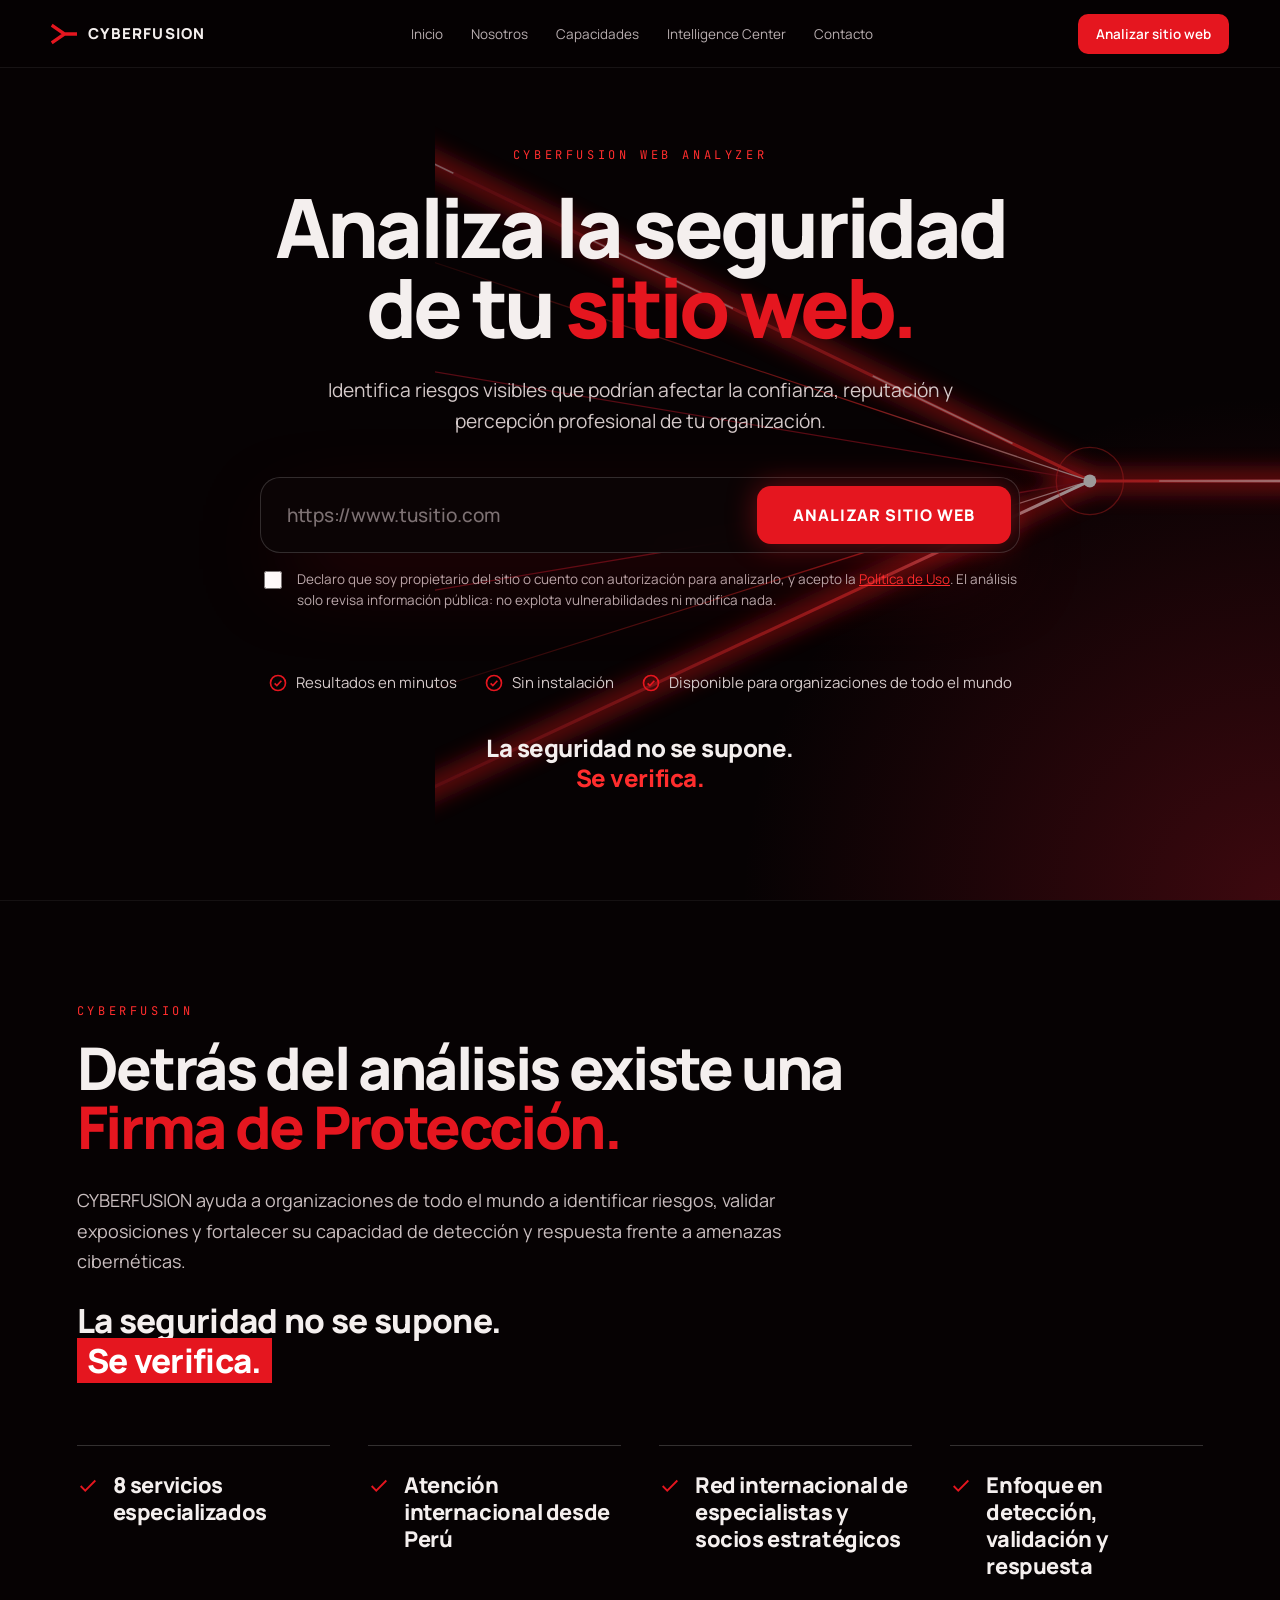
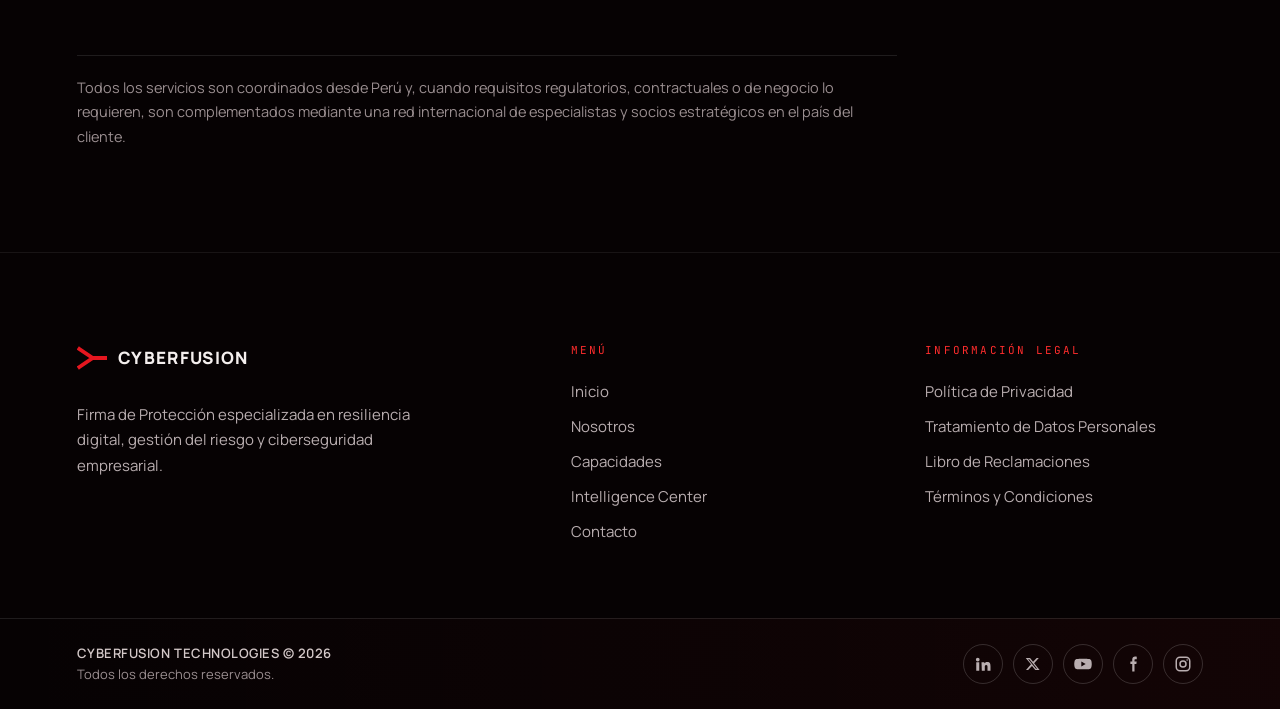
==== web/global/analyzer/index.html @ fe314e9c "Analyzer en cyberfusion.global con el diseño nuevo - web/global/analyzer/index.html: diseño nuevo co" ====
<!DOCTYPE html>
<html lang="es"><head>
<meta charset="utf-8">
<meta name="viewport" content="width=device-width, initial-scale=1">
<title>Analiza la seguridad de tu sitio web · CYBERFUSION</title>
<meta name="description" content="Analiza la seguridad de tu sitio web. Identifica riesgos visibles que podrían afectar la confianza, reputación y percepción profesional de tu organización.">
<link rel="canonical" href="https://cyberfusion.global/analyzer/">
<link rel="preconnect" href="https://fonts.googleapis.com">
<link rel="preconnect" href="https://fonts.gstatic.com" crossorigin>
<link href="https://fonts.googleapis.com/css2?family=JetBrains+Mono:wght@400;500&family=Manrope:wght@300;400;500;600;800&display=swap" rel="stylesheet">
<style>
*{box-sizing:border-box}
body{margin:0;background:#060203;color:#F4EFEE;font-family:'Manrope',sans-serif;-webkit-font-smoothing:antialiased}
html{scroll-behavior:smooth}
a{color:#FF2D2D}a:hover{color:#F4EFEE}
:focus-visible{outline:2px solid #FF2D2D;outline-offset:3px}
@keyframes cfPulse{0%,100%{opacity:.55}50%{opacity:1}}
@keyframes cfDrift{0%{stroke-dashoffset:0}100%{stroke-dashoffset:-240}}
.pl{animation:cfPulse 6s ease-in-out infinite}
.dr{stroke-dasharray:120 120;animation:cfDrift 9s linear infinite}
.mono{font-family:'JetBrains Mono',monospace}
.eb{font-family:'JetBrains Mono',monospace;font-size:12px;letter-spacing:.3em;color:#FF2D2D}
.sec{padding:clamp(64px,8vw,112px) clamp(20px,6vw,96px);border-top:1px solid rgba(255,255,255,.06)}
.wrap{max-width:1240px;margin:0 auto}
h1,h2,h3{margin:0;font-weight:800}
.hb{position:absolute;right:-6%;top:6%;width:72%;height:92%;pointer-events:none}
.sk{position:absolute;left:-999px;top:8px;background:#E5161F;color:#fff;padding:10px 16px;border-radius:8px;z-index:50}.sk:focus{left:12px}
header{position:fixed;top:0;left:0;right:0;z-index:30;height:68px;display:flex;align-items:center;justify-content:space-between;gap:20px;padding:0 clamp(20px,4vw,56px);background:rgba(6,2,3,.78);backdrop-filter:blur(16px);border-bottom:1px solid rgba(255,255,255,.07)}
.logo{display:inline-flex;align-items:center;gap:11px;text-decoration:none;color:#F4EFEE;font-weight:800;letter-spacing:.08em;font-size:15px}
.nv{display:flex;gap:4px}
.nv a{white-space:nowrap;color:#B9AEB0;text-decoration:none;font-size:13.5px;padding:8px 12px;border-radius:8px}
.nv a:hover,.nv a[aria-current]{color:#F4EFEE;background:rgba(255,255,255,.06)}
.btn{background:#E5161F;color:#fff;text-decoration:none;font-weight:600;font-size:13.5px;padding:11px 18px;border-radius:10px;white-space:nowrap;transition:all .5s cubic-bezier(.2,.7,.2,1)}
.btn:hover{background:#FF2D2D;color:#fff;box-shadow:0 8px 30px rgba(255,45,45,.45)}
.card{padding:clamp(24px,2.6vw,34px);border-radius:24px;background:linear-gradient(160deg,rgba(255,45,45,.08),#0D0507 55%);border:1px solid rgba(255,255,255,.09);display:flex;flex-direction:column;justify-content:space-between;gap:56px;min-height:280px;transition:all .6s cubic-bezier(.2,.7,.2,1)}
.card:hover{border-color:rgba(255,45,45,.5);transform:translateY(-6px)}
.fg{display:grid;grid-template-columns:1.5fr 1fr 1fr;gap:clamp(32px,6vw,96px)}
.sf{display:flex;justify-content:space-between;align-items:center;gap:20px;flex-wrap:wrap}
.fl{color:#B9AEB0;text-decoration:none;font-size:15px;line-height:1.4}.fl:hover{color:#F4EFEE}
.so{display:flex;width:40px;height:40px;align-items:center;justify-content:center;border:1px solid rgba(255,255,255,.16);border-radius:50%;color:#B9AEB0;transition:all .4s cubic-bezier(.2,.7,.2,1)}.so:hover{color:#fff;border-color:#FF2D2D;background:rgba(229,22,31,.18)}
.g2{display:grid;grid-template-columns:1fr 1fr;gap:clamp(32px,6vw,96px)}
.gm{display:grid;grid-template-columns:1fr 1.7fr;gap:clamp(28px,5vw,72px);align-items:center;margin-top:clamp(32px,5vw,56px)}
.reg{list-style:none;margin:28px 0 0;padding:0;display:grid;gap:0;border-top:1px solid rgba(255,255,255,.14)}
.reg li{display:flex;align-items:center;gap:12px;padding:13px 0;border-bottom:1px solid rgba(255,255,255,.1);font-size:16px;color:#D4C9C9}
.reg i{width:8px;height:8px;border-radius:50%;background:#E5161F;flex:none}
.reg li:first-child i{background:#fff;box-shadow:0 0 12px 3px rgba(255,45,45,.7)}
#map path.c{fill:#150a0c;stroke:rgba(255,255,255,.07);stroke-width:.5}
#map path.on{fill:rgba(143,18,32,.55);stroke:rgba(255,45,45,.45)}
#map path.pe{fill:#E5161F;stroke:#FF2D2D;filter:drop-shadow(0 0 8px rgba(255,45,45,.9))}
#map .arc{fill:none;stroke:#FF2D2D;stroke-width:1.2;opacity:.85}
#map text{font-family:'JetBrains Mono',monospace;font-size:11px;letter-spacing:.15em;fill:#F4EFEE}
@media(max-width:1000px){.nv{display:none}}
@media(max-width:860px){.hb{width:130%;right:-30%;top:34%;height:66%;opacity:.7}.g2,.gm,.fg{grid-template-columns:1fr}}
@media(max-width:700px){.sf{justify-content:center;text-align:center;flex-direction:column}}
@media(prefers-reduced-motion:reduce){.pl,.dr{animation:none}html{scroll-behavior:auto}}

.az{display:flex;gap:8px;padding:8px;border-radius:20px;background:rgba(13,5,7,.85);border:1px solid rgba(255,255,255,.16);box-shadow:0 30px 90px -30px rgba(229,22,31,.6);backdrop-filter:blur(8px);transition:border-color .4s,box-shadow .4s}
.az:focus-within{border-color:#FF2D2D;box-shadow:0 30px 90px -20px rgba(229,22,31,.8)}
.az input{flex:1;min-width:0;background:transparent;border:0;color:#F4EFEE;font:500 clamp(16px,1.6vw,19px) 'Manrope',sans-serif;padding:16px 18px;outline:0}
.az input::placeholder{color:#7d7173}
.az button{flex:none;border:0;cursor:pointer;background:#E5161F;color:#fff;font:800 clamp(14px,1.3vw,16px) 'Manrope',sans-serif;letter-spacing:.06em;padding:0 clamp(20px,3vw,36px);border-radius:14px;transition:all .5s cubic-bezier(.2,.7,.2,1);box-shadow:0 0 30px rgba(229,22,31,.45)}
.az button:hover{background:#FF2D2D;box-shadow:0 10px 44px rgba(255,45,45,.65)}
.az button:disabled{opacity:.6;cursor:progress}
.tk{display:flex;flex-wrap:wrap;justify-content:center;gap:10px 28px;margin:28px 0 0;padding:0;list-style:none;font-size:15px;color:#D4C9C9}
.tk li{display:flex;align-items:center;gap:9px}.tk svg{color:#E5161F}
#er{min-height:22px;margin-top:12px;font-size:14px;color:#FF2D2D;text-align:left}
#sc{display:none;margin:28px auto 0;max-width:760px;text-align:left;padding:22px 26px;border-radius:20px;background:rgba(13,5,7,.85);border:1px solid rgba(255,255,255,.1)}
#sc.on{display:block}
.pb{height:3px;border-radius:2px;background:rgba(255,255,255,.1);overflow:hidden}.pb i{display:block;height:100%;width:0;background:linear-gradient(90deg,#8f1220,#FF2D2D,#fff);box-shadow:0 0 14px #FF2D2D;transition:width .5s linear}
.st{display:grid;grid-template-columns:repeat(auto-fit,minmax(230px,1fr));gap:10px 24px;margin:18px 0 0;padding:0;list-style:none}
.st li{display:flex;gap:10px;align-items:center;font-size:14px;color:#6e6264;transition:color .4s}
.st li i{width:8px;height:8px;border-radius:50%;border:1px solid #6e6264;flex:none;transition:all .4s}
.st li.on{color:#F4EFEE}.st li.on i{border-color:#FF2D2D;background:#E5161F;box-shadow:0 0 10px #FF2D2D}
#res{display:none}#res.on{display:block}
.gc{padding:clamp(24px,3vw,40px);border-radius:28px;background:linear-gradient(160deg,rgba(143,18,32,.3),#0D0507 65%);border:1px solid rgba(255,45,45,.3);text-align:center}
.rk{display:inline-block;margin-top:18px;padding:8px 18px;border-radius:999px;font:500 12px 'JetBrains Mono',monospace;letter-spacing:.25em}
.rk.b{border:1px solid rgba(255,255,255,.5);color:#F4EFEE}.rk.m{border:1px solid #FF2D2D;color:#FF2D2D}.rk.a{background:#E5161F;color:#fff;border:1px solid #E5161F;box-shadow:0 0 24px rgba(229,22,31,.6)}
.lv{display:flex;gap:6px;justify-content:center;margin-top:18px}.lv i{width:44px;height:4px;border-radius:2px;background:rgba(255,255,255,.12)}.lv i.on{background:#E5161F;box-shadow:0 0 10px #FF2D2D}
.fd{display:flex;gap:16px;align-items:flex-start;padding:20px 22px;border-radius:18px;background:#0D0507;border:1px solid rgba(255,255,255,.09);transition:all .5s cubic-bezier(.2,.7,.2,1)}
.fd:hover{transform:translateY(-4px);border-color:rgba(255,45,45,.4)}
.fd.w{border-color:rgba(255,45,45,.28);background:linear-gradient(160deg,rgba(255,45,45,.08),#0D0507 60%)}
.fd .ib{flex:none;width:36px;height:36px;border-radius:50%;display:flex;align-items:center;justify-content:center;border:1px solid rgba(255,255,255,.3);color:#F4EFEE}
.fd.w .ib{border-color:#FF2D2D;color:#FF2D2D;background:rgba(229,22,31,.12)}
.fd h3{font-size:16.5px;line-height:1.35;letter-spacing:-.01em}
.fd span{display:block;margin-top:6px;font:500 10.5px 'JetBrains Mono',monospace;letter-spacing:.18em;color:#9A8E90}.fd.w span{color:#FF2D2D}
.fm{padding:clamp(24px,3vw,40px);border-radius:28px;background:#0D0507;border:1px solid rgba(255,255,255,.1);display:grid;grid-template-columns:1fr 1fr;gap:16px}
.fm label{display:grid;gap:8px;font:500 11px 'JetBrains Mono',monospace;letter-spacing:.15em;color:#B9AEB0}
.fm input,.fm select{width:100%;background:rgba(255,255,255,.04);border:1px solid rgba(255,255,255,.14);border-radius:12px;color:#F4EFEE;font:500 15.5px 'Manrope',sans-serif;padding:15px 16px;outline:0;color-scheme:dark;transition:border-color .3s}
.fm input:focus,.fm select:focus{border-color:#FF2D2D}
.fm .full{grid-column:1/-1}
.fm .ck2{display:flex;gap:12px;align-items:flex-start;font:400 14px/1.5 'Manrope',sans-serif;letter-spacing:0;color:#C9BEBF}
.fm .ck2 input{width:20px;height:20px;margin-top:2px;accent-color:#E5161F;flex:none;padding:0}
.fe{font-size:13px;color:#FF2D2D;min-height:0}
.fm button{border:0;cursor:pointer;background:#E5161F;color:#fff;font:800 16px 'Manrope',sans-serif;letter-spacing:.06em;padding:20px 28px;border-radius:14px;box-shadow:0 0 40px rgba(229,22,31,.5);transition:all .5s cubic-bezier(.2,.7,.2,1)}
.fm button:hover{background:#FF2D2D;transform:translateY(-3px);box-shadow:0 14px 50px rgba(255,45,45,.65)}
.ok2{padding:clamp(28px,4vw,52px);border-radius:28px;background:linear-gradient(160deg,rgba(143,18,32,.3),#0D0507 65%);border:1px solid rgba(255,45,45,.35)}
.ki{padding:26px 0;border-top:1px solid rgba(255,255,255,.18);display:flex;gap:14px;align-items:flex-start}.ki svg{flex:none;color:#E5161F;margin-top:3px}
.ki b{display:block;font-weight:800;font-size:clamp(18px,1.7vw,22px);letter-spacing:-.02em;line-height:1.25}
@media(max-width:700px){.az{flex-direction:column}.az button{padding:18px}.fm{grid-template-columns:1fr}}
@media(max-width:1000px){.nv{display:none}}
/* --- Añadidos para conectar el diseño al motor real --- */
#gate{max-width:760px;margin:16px auto 0;text-align:left}
.cs{display:flex;gap:12px;align-items:flex-start;font-size:13.5px;line-height:1.55;color:#B9AEB0;cursor:pointer}
.cs input{width:18px;height:18px;margin-top:2px;accent-color:#E5161F;flex:none;cursor:pointer}
#cap{justify-content:center}
.ghost{border:1px solid rgba(255,255,255,.18);background:transparent;color:#D4C9C9;cursor:pointer;font:500 12px 'JetBrains Mono',monospace;letter-spacing:.18em;padding:12px 18px;border-radius:12px;transition:all .4s}
.ghost:hover{border-color:#FF2D2D;color:#fff}
.btn.ghost2{background:transparent;border:1px solid rgba(255,255,255,.25);box-shadow:none}
.btn.ghost2:hover{border-color:#FF2D2D;background:rgba(229,22,31,.15)}
.nb{margin-top:24px;padding:18px 22px;border-radius:18px;border:1px solid rgba(255,255,255,.14);background:rgba(255,255,255,.03);color:#C9BEBF;font-size:15px;line-height:1.6}
.nb b{color:#F4EFEE}
.cvn{font-size:13px;color:#9A8E90;margin:14px 0 0}
.fd.n .ib{border-color:rgba(255,255,255,.2);color:#B9AEB0}
.fd h3{word-break:break-word}
.cvb{margin-top:clamp(24px,3vw,36px);padding:22px 26px;border-radius:20px;background:#0D0507;border:1px solid rgba(255,255,255,.09)}
.cvr{display:flex;gap:16px;padding:12px 0;border-top:1px solid rgba(255,255,255,.08);font-size:14.5px}
.cvr b{flex:0 0 230px;font-weight:600;color:#F4EFEE}.cvr span{color:#9A8E90}
.fm button:disabled{opacity:.6;cursor:progress;transform:none}
.mo{position:fixed;inset:0;z-index:60;display:none;align-items:center;justify-content:center;padding:20px;background:rgba(6,2,3,.82);backdrop-filter:blur(10px)}
.mo.on{display:flex}
.mb{max-width:640px;max-height:86vh;overflow:auto;padding:clamp(24px,3vw,40px);border-radius:24px;background:#0D0507;border:1px solid rgba(255,45,45,.3);box-shadow:0 30px 90px -30px rgba(229,22,31,.6)}
.mb p{color:#C9BEBF;font-size:15.5px;line-height:1.7;margin:16px 0 0}.mb b{color:#F4EFEE}
@media(max-width:860px){#rg{grid-template-columns:1fr!important}#fl{grid-template-columns:1fr!important}.fm{grid-template-columns:1fr}#informe .wrap{grid-template-columns:1fr!important}.cvr{flex-direction:column;gap:4px}.cvr b{flex:none}}
</style>
</head>
<body>
<a class="sk" href="#contenido">Saltar al contenido</a>
<header>
<a class="logo" href="https://cyberfusion.global/" aria-label="CYBERFUSION, inicio"><svg width="26" height="26" viewBox="0 0 100 100" aria-hidden="true"><path d="M8 20 L52 50 L8 80 M52 50 H94" fill="none" stroke="#E5161F" stroke-width="13" stroke-linecap="square"></path></svg>CYBERFUSION</a>
<nav class="nv" aria-label="Principal">
<a href="https://cyberfusion.global/">Inicio</a><a href="https://cyberfusion.global/nosotros">Nosotros</a><a href="https://cyberfusion.global/soluciones">Capacidades</a><a href="https://cyberfusion.global/intelligence-center">Intelligence Center</a><a href="https://cyberfusion.global/contacto">Contacto</a>
</nav>
<a class="btn" href="#analizador">Analizar sitio web</a>
</header>
<main id="contenido">
<section id="analizador" aria-labelledby="h-hero" style="position:relative;overflow:hidden;min-height:100vh;display:flex;align-items:center;padding:120px clamp(20px,6vw,96px) 80px;background:radial-gradient(60% 80% at 100% 100%,rgba(143,18,32,.4),transparent 70%),#060203">
<svg class="hb" style="opacity:.6" viewBox="0 0 900 640" aria-hidden="true" preserveAspectRatio="xMidYMid slice"><defs><linearGradient id="hg" x1="0" x2="1"><stop offset="0" stop-color="#FF2D2D" stop-opacity="0"></stop><stop offset=".72" stop-color="#FF2D2D"></stop><stop offset="1" stop-color="#fff"></stop></linearGradient><filter id="hbl"><feGaussianBlur stdDeviation="9"></feGaussianBlur></filter></defs>
<g filter="url(#hbl)" class="pl"><path d="M0 40 L600 330 H900" stroke="#E5161F" stroke-width="12" fill="none"></path><path d="M0 610 L600 330" stroke="#E5161F" stroke-width="12" fill="none"></path></g>
<path d="M0 40 L600 330 H900" stroke="url(#hg)" stroke-width="2.4" fill="none"></path><path d="M0 610 L600 330" stroke="url(#hg)" stroke-width="2.4" fill="none"></path>
<path d="M0 130 L600 330" stroke="url(#hg)" stroke-width="1" fill="none" opacity=".8"></path><path d="M0 520 L600 330" stroke="url(#hg)" stroke-width="1" fill="none" opacity=".8"></path><path d="M0 230 L600 330" stroke="#8f1220" stroke-width="1" fill="none"></path><path d="M0 430 L600 330" stroke="#8f1220" stroke-width="1" fill="none"></path>
<path class="dr" d="M0 40 L600 330 H900" stroke="#fff" stroke-width="1.2" fill="none" opacity=".55"></path>
<circle cx="600" cy="330" r="5" fill="#fff"></circle><circle class="pl" cx="600" cy="330" r="26" fill="none" stroke="#FF2D2D" stroke-opacity=".5"></circle></svg>
<div class="wrap" style="position:relative;width:100%;max-width:900px;text-align:center">
<div class="eb" data-r="">CYBERFUSION WEB ANALYZER</div>
<h1 id="h-hero" data-r="" style="font-size:clamp(38px,6.4vw,92px);line-height:.98;letter-spacing:-.045em;margin-top:24px">Analiza la seguridad<br>de tu <span style="color:#E5161F">sitio web.</span></h1>
<p data-r="" style="font-size:clamp(17px,1.5vw,20px);line-height:1.6;color:#D4C9C9;margin:28px auto 0;max-width:680px">Identifica riesgos visibles que podrían afectar la confianza, reputación y percepción profesional de tu organización.</p>
<form id="af" data-r="" class="az" style="margin:40px auto 0;max-width:760px" novalidate="">
<label for="dm" style="position:absolute;left:-999px">Dirección de tu sitio web</label>
<input id="dm" type="text" inputmode="url" autocomplete="url" placeholder="https://www.tusitio.com" spellcheck="false">
<button id="ab" type="submit">ANALIZAR SITIO WEB</button></form>
<div id="gate" data-r="">
<label class="cs"><input type="checkbox" id="ck"><span>Declaro que soy propietario del sitio o cuento con autorización para analizarlo, y acepto la <a href="#" data-modal="mUso">Política de Uso</a>. El análisis solo revisa información pública: no explota vulnerabilidades ni modifica nada.</span></label>
<div id="cap" style="display:none;margin-top:14px"></div>
</div>
<div id="er" role="alert" style="max-width:760px;margin-left:auto;margin-right:auto"></div>
<div id="sc" aria-live="polite"><div style="display:flex;justify-content:space-between;align-items:baseline;gap:12px;margin-bottom:14px"><span class="mono" style="font-size:11px;letter-spacing:.2em;color:#FF2D2D">ANALIZANDO</span><span id="sd" class="mono" style="font-size:12px;color:#B9AEB0;overflow:hidden;text-overflow:ellipsis;white-space:nowrap"></span></div><div class="pb"><i id="pg"></i></div><ul class="st" id="sl"></ul></div>
<ul class="tk" data-r=""><li><svg width="18" height="18" viewBox="0 0 24 24" fill="none" stroke="currentColor" stroke-width="2.2" aria-hidden="true"><circle cx="12" cy="12" r="10"></circle><path d="M7.5 12.5l3 3 6-6.5"></path></svg>Resultados en minutos</li><li><svg width="18" height="18" viewBox="0 0 24 24" fill="none" stroke="currentColor" stroke-width="2.2" aria-hidden="true"><circle cx="12" cy="12" r="10"></circle><path d="M7.5 12.5l3 3 6-6.5"></path></svg>Sin instalación</li><li><svg width="18" height="18" viewBox="0 0 24 24" fill="none" stroke="currentColor" stroke-width="2.2" aria-hidden="true"><circle cx="12" cy="12" r="10"></circle><path d="M7.5 12.5l3 3 6-6.5"></path></svg>Disponible para organizaciones de todo el mundo</li></ul>
<p data-r="" style="font-weight:800;font-size:clamp(18px,1.9vw,24px);letter-spacing:-.02em;margin:40px 0 0;line-height:1.25;color:#F4EFEE">La seguridad no se supone.<br><span style="color:#FF2D2D">Se verifica.</span></p>
</div></section>

<div id="res">
<section id="resultados" class="sec" aria-labelledby="h-res" style="background:radial-gradient(60% 70% at 0% 100%,rgba(90,10,18,.45),transparent 70%),#060203">
<div class="wrap">
<div style="display:flex;justify-content:space-between;align-items:flex-end;gap:20px;flex-wrap:wrap">
<div><div class="eb">RESULTADOS</div>
<h2 id="h-res" style="font-size:clamp(28px,4.2vw,60px);line-height:1;letter-spacing:-.04em;margin:18px 0 0">Análisis de <span id="rd" style="color:#E5161F;word-break:break-all"></span></h2></div>
<button type="button" id="again" class="ghost">↻ ANALIZAR OTRO SITIO</button></div>
<div id="nb" class="nb" style="display:none"></div>
<div class="g2" style="grid-template-columns:.8fr 1.4fr;margin-top:clamp(28px,4vw,48px);align-items:stretch;gap:clamp(16px,2.4vw,32px)" id="rg">
<div class="gc"><div class="mono" style="font-size:11px;letter-spacing:.2em;color:#9A8E90">SECURITY SCORE</div>
<svg viewBox="0 0 200 200" style="width:min(100%,260px);margin:18px auto 0;display:block" role="img" aria-label="Puntaje de seguridad"><circle cx="100" cy="100" r="84" fill="none" stroke="rgba(255,255,255,.1)" stroke-width="9"></circle><circle id="ga" cx="100" cy="100" r="84" fill="none" stroke="#E5161F" stroke-width="9" stroke-linecap="round" stroke-dasharray="527.8" stroke-dashoffset="527.8" transform="rotate(-90 100 100)" style="filter:drop-shadow(0 0 8px rgba(255,45,45,.8));transition:stroke-dashoffset 1.6s cubic-bezier(.2,.7,.2,1)"></circle><text id="gn" x="100" y="108" text-anchor="middle" fill="#F4EFEE" font-family="Manrope" font-weight="800" font-size="60" letter-spacing="-2">0</text><text id="gs" x="100" y="134" text-anchor="middle" fill="#9A8E90" font-family="JetBrains Mono" font-size="12" letter-spacing="2">/ 100</text></svg>
<div><span id="rk" class="rk b">BAJO</span></div><div class="lv" id="lv"><i></i><i></i><i></i></div>
<div class="mono" style="font-size:10.5px;letter-spacing:.2em;color:#9A8E90;margin-top:12px">NIVEL DE RIESGO</div>
<p id="cv" class="cvn"></p></div>
<div id="fl" style="display:grid;grid-template-columns:1fr 1fr;gap:12px;align-content:start"></div></div>
<div id="cov"></div>
</div></section>

<section id="informe" class="sec" aria-labelledby="h-inf" style="background:radial-gradient(70% 60% at 50% 100%,rgba(143,18,32,.45),transparent 70%),#060203">
<div class="wrap g2" style="align-items:start;grid-template-columns:.8fr 1.2fr">
<div><div class="eb">INFORME COMPLETO</div>
<h2 id="h-inf" style="font-size:clamp(32px,4.8vw,70px);line-height:1;letter-spacing:-.045em;margin-top:20px">Obtén el informe completo.</h2>
<p style="font-size:18px;line-height:1.7;color:#C9BEBF;margin:24px 0 0;max-width:460px">Recibe un informe detallado en PDF con los hallazgos identificados y las recomendaciones para corregir cada uno.</p></div>
<div id="fw"><form id="ff" class="fm" novalidate="">
<label>NOMBRE<input name="nombre" autocomplete="name" required=""></label>
<label>EMPRESA<input name="empresa" autocomplete="organization" required=""></label>
<label>CARGO<input name="cargo" autocomplete="organization-title" required=""></label>
<label>CORREO CORPORATIVO<input name="correo" type="email" autocomplete="email" required=""></label>
<label>TELÉFONO<input name="telefono" type="tel" autocomplete="tel" placeholder="+51 999 999 999" required=""></label>
<label>PAÍS<select name="pais" required=""><option value="">Selecciona</option><option>Perú</option><option>México</option><option>Colombia</option><option>Chile</option><option>Argentina</option><option>Ecuador</option><option>Bolivia</option><option>Brasil</option><option>Panamá</option><option>Costa Rica</option><option>Guatemala</option><option>República Dominicana</option><option>España</option><option>Estados Unidos</option><option>Canadá</option><option>Reino Unido</option><option>Australia</option><option>Nueva Zelanda</option><option>Otro</option></select></label>
<label class="ck2 full"><input type="checkbox" name="acepto" required=""><span>Acepto la <a href="https://cyberfusion.global/politica-de-privacidad" target="_blank" rel="noopener">Política de Privacidad</a> y el <a href="https://cyberfusion.global/tratamiento-de-datos" target="_blank" rel="noopener">Tratamiento de Datos Personales</a>, y que CYBERFUSION me envíe este informe y avisos sobre la seguridad de mi sitio.</span></label>
<div id="fe" class="fe full" role="alert"></div>
<button class="full" type="submit" id="fb">DESCARGAR INFORME</button></form></div>
</div></section>
</div>

<section id="cyberfusion" class="sec" aria-labelledby="h-cf" style="background:#060203">
<div class="wrap">
<div class="eb" data-r="">CYBERFUSION</div>
<h2 id="h-cf" data-r="" style="font-size:clamp(30px,4.6vw,66px);line-height:1;letter-spacing:-.04em;margin:20px 0 0;max-width:900px">Detrás del análisis existe una <span style="color:#E5161F">Firma de Protección.</span></h2>
<p data-r="" style="font-size:18px;line-height:1.7;color:#C9BEBF;margin:28px 0 0;max-width:760px">CYBERFUSION ayuda a organizaciones de todo el mundo a identificar riesgos, validar exposiciones y fortalecer su capacidad de detección y respuesta frente a amenazas cibernéticas.</p>
<p data-r="" style="font-weight:800;font-size:clamp(22px,2.6vw,34px);letter-spacing:-.02em;margin:24px 0 0;line-height:1.2">La seguridad no se supone.<br><span style="color:#fff;background:#E5161F;padding:0 10px">Se verifica.</span></p>
<div style="display:grid;grid-template-columns:repeat(auto-fit,minmax(230px,1fr));gap:clamp(16px,3vw,40px);margin-top:clamp(36px,5vw,64px)">
<div class="ki" data-r=""><svg width="22" height="22" viewBox="0 0 24 24" fill="none" stroke="currentColor" stroke-width="2" aria-hidden="true"><path d="M20 6L9 17l-5-5"></path></svg><b>8 servicios especializados</b></div>
<div class="ki" data-r=""><svg width="22" height="22" viewBox="0 0 24 24" fill="none" stroke="currentColor" stroke-width="2" aria-hidden="true"><path d="M20 6L9 17l-5-5"></path></svg><b>Atención internacional desde Perú</b></div>
<div class="ki" data-r=""><svg width="22" height="22" viewBox="0 0 24 24" fill="none" stroke="currentColor" stroke-width="2" aria-hidden="true"><path d="M20 6L9 17l-5-5"></path></svg><b>Red internacional de especialistas y socios estratégicos</b></div>
<div class="ki" data-r=""><svg width="22" height="22" viewBox="0 0 24 24" fill="none" stroke="currentColor" stroke-width="2" aria-hidden="true"><path d="M20 6L9 17l-5-5"></path></svg><b>Enfoque en detección, validación y respuesta</b></div></div>
<p data-r="" style="font-size:14.5px;line-height:1.7;color:#9A8E90;margin:clamp(28px,4vw,48px) 0 0;max-width:820px;padding-top:20px;border-top:1px solid rgba(255,255,255,.1)">Todos los servicios son coordinados desde Perú y, cuando requisitos regulatorios, contractuales o de negocio lo requieren, son complementados mediante una red internacional de especialistas y socios estratégicos en el país del cliente.</p>
</div></section>
</main>
<footer style="background:#060203;border-top:1px solid rgba(255,255,255,.07)">
<div style="padding:clamp(56px,7vw,96px) clamp(20px,6vw,96px) clamp(48px,6vw,80px)"><div class="fg wrap">
<div><a class="logo" href="https://cyberfusion.global/" aria-label="CYBERFUSION, inicio" style="font-size:17px"><svg width="30" height="30" viewBox="0 0 100 100" aria-hidden="true"><path d="M8 20 L52 50 L8 80 M52 50 H94" fill="none" stroke="#E5161F" stroke-width="13" stroke-linecap="square"></path></svg>CYBERFUSION</a>
<p style="font-size:15px;line-height:1.7;color:#B9AEB0;margin:24px 0 0;max-width:380px">Firma de Protección especializada en resiliencia digital, gestión del riesgo y ciberseguridad empresarial.</p></div>
<nav aria-label="Menú del pie"><div class="mono" style="font-size:11px;letter-spacing:.2em;color:#FF2D2D">MENÚ</div>
<div style="display:grid;gap:14px;margin-top:24px"><a class="fl" href="https://cyberfusion.global/">Inicio</a><a class="fl" href="https://cyberfusion.global/nosotros">Nosotros</a><a class="fl" href="https://cyberfusion.global/soluciones">Capacidades</a><a class="fl" href="https://cyberfusion.global/intelligence-center">Intelligence Center</a><a class="fl" href="https://cyberfusion.global/contacto">Contacto</a></div></nav>
<nav aria-label="Información legal"><div class="mono" style="font-size:11px;letter-spacing:.2em;color:#FF2D2D">INFORMACIÓN LEGAL</div>
<div style="display:grid;gap:14px;margin-top:24px"><a class="fl" href="https://cyberfusion.global/politica-de-privacidad">Política de Privacidad</a><a class="fl" href="https://cyberfusion.global/tratamiento-de-datos">Tratamiento de Datos Personales</a><a class="fl" href="https://cyberfusion.global/libro-de-reclamaciones">Libro de Reclamaciones</a><a class="fl" href="https://cyberfusion.global/terminos">Términos y Condiciones</a></div></nav>
</div></div>
<div style="border-top:1px solid rgba(255,255,255,.1);padding:24px clamp(20px,6vw,96px);background:linear-gradient(90deg,transparent,rgba(255,45,45,.05))">
<div class="sf wrap">
<div style="font-size:13px;line-height:1.6;color:#9A8E90"><span style="color:#D4C9C9;font-weight:600;letter-spacing:.04em">CYBERFUSION TECHNOLOGIES © 2026</span><br>Todos los derechos reservados.</div>
<div style="display:flex;gap:10px">
<a class="so" href="#" aria-label="LinkedIn"><svg width="18" height="18" viewBox="0 0 24 24" fill="currentColor" aria-hidden="true"><path d="M4.98 3.5a2.5 2.5 0 1 1 0 5 2.5 2.5 0 0 1 0-5zM3 9.5h4V21H3zM10 9.5h3.8v1.6h.1c.5-1 1.8-1.9 3.7-1.9 4 0 4.4 2.6 4.4 6V21h-4v-5c0-1.2 0-2.7-1.7-2.7s-1.9 1.3-1.9 2.6V21h-4z"></path></svg></a>
<a class="so" href="#" aria-label="X"><svg width="16" height="16" viewBox="0 0 24 24" fill="currentColor" aria-hidden="true"><path d="M17.5 3h3.2l-7 8 8.2 10h-6.4l-5-6.1L4.7 21H1.5l7.5-8.6L1.1 3h6.5l4.5 5.6zM16.4 19h1.8L6.5 4.9H4.6z"></path></svg></a>
<a class="so" href="#" aria-label="YouTube"><svg width="20" height="20" viewBox="0 0 24 24" fill="currentColor" aria-hidden="true"><path d="M22 8.2a3 3 0 0 0-2.1-2.1C18 5.6 12 5.6 12 5.6s-6 0-7.9.5A3 3 0 0 0 2 8.2C1.5 10 1.5 12 1.5 12s0 2 .5 3.8a3 3 0 0 0 2.1 2.1c1.9.5 7.9.5 7.9.5s6 0 7.9-.5a3 3 0 0 0 2.1-2.1c.5-1.8.5-3.8.5-3.8s0-2-.5-3.8zM10 15V9l5.2 3z"></path></svg></a>
<a class="so" href="#" aria-label="Facebook"><svg width="18" height="18" viewBox="0 0 24 24" fill="currentColor" aria-hidden="true"><path d="M14 8.5V6.8c0-.8.2-1.3 1.4-1.3H17V2.2C16.7 2.1 15.8 2 14.8 2 12.5 2 11 3.4 11 6v2.5H8.5V12H11v10h3V12h2.5l.4-3.5z"></path></svg></a>
<a class="so" href="#" aria-label="Instagram"><svg width="18" height="18" viewBox="0 0 24 24" fill="none" stroke="currentColor" stroke-width="2" aria-hidden="true"><rect x="3" y="3" width="18" height="18" rx="5"></rect><circle cx="12" cy="12" r="4"></circle><circle cx="17.5" cy="6.5" r="1" fill="currentColor" stroke="none"></circle></svg></a>
</div></div></div>
</footer>

<div class="mo" id="mUso" role="dialog" aria-modal="true" aria-labelledby="mUsoT"><div class="mb">
<div class="eb">POLÍTICA DE USO</div>
<h3 id="mUsoT" style="font-size:26px;letter-spacing:-.03em;margin-top:12px">Qué hace y qué no hace el análisis</h3>
<p>Al solicitar el análisis declaras que eres propietario del sitio, representante autorizado de la organización o que cuentas con autorización expresa. CYBERFUSION registra cada solicitud con su dirección IP y el dominio analizado, y puede rechazar dominios sobre los que haya dudas razonables de autorización.</p>
<p><b>Revisa</b> solo información que el sitio publica: certificado TLS, registros DNS (SPF, DMARC, CAA, DNSSEC), cabeceras HTTP de seguridad, rutas comunes que no deberían ser públicas y el gestor de contenidos que el propio sitio declara.</p>
<p><b>No</b> explota vulnerabilidades, no prueba contraseñas, no accede a áreas protegidas ni modifica nada. Las peticiones están limitadas en volumen. El escáner se identifica como <span class="mono" style="color:#FF2D2D">CyberfusionScanner/1.0</span> y puede bloquearse en cualquier momento.</p>
<p>Los resultados se conservan 24 horas. El análisis profundo, que sí prueba vulnerabilidades conocidas, exige verificar antes la propiedad del dominio.</p>
<button type="button" class="btn" data-close="" style="border:0;cursor:pointer;margin-top:8px">ENTENDIDO</button>
</div></div>
<script>
(function(){
/* Motor real. La URL de la API puede sobrescribirse definiendo
   window.CF_API antes de este script (p. ej. para pruebas locales). */
var API=(window.CF_API||'https://api.cyberfusion.pe').replace(/\/$/,'');
var $=function(i){return document.getElementById(i)};
var esc=function(s){return String(s==null?'':s).replace(/[<>&"]/g,function(c){return{'<':'&lt;','>':'&gt;','&':'&amp;','"':'&quot;'}[c]})};

var I18N={},JOB=null,R=null,busy=false;
/* null = el servidor no exige captcha. "" = lo exige y falta resolverlo. */
var CAPTCHA=null;

var SEV={critical:'CRÍTICO',high:'ALTO',medium:'MEDIO',low:'BAJO'};
var EFF={low:'ESFUERZO BAJO',medium:'ESFUERZO MEDIO',high:'ESFUERZO ALTO'};
var COV={tls:'Certificado y cifrado',dns:'DNS y protección de correo',headers:'Cabeceras de seguridad',exposure:'Archivos expuestos',cms:'Gestor de contenidos',stack:'Software del servidor',app:'Vulnerabilidades conocidas'};
/* Lo que se muestra mientras el motor trabaja. Avanza con el tiempo real
   del sondeo: no es una animación con duración fija. */
var STEPS=['Verificando certificado','Revisando DNS y correo','Evaluando cabeceras','Buscando archivos expuestos','Identificando el gestor de contenidos','Priorizando hallazgos'];
var IOK='<svg width="18" height="18" viewBox="0 0 24 24" fill="none" stroke="currentColor" stroke-width="2.2"><path d="M20 6L9 17l-5-5"/></svg>';
var IW='<svg width="18" height="18" viewBox="0 0 24 24" fill="none" stroke="currentColor" stroke-width="2.2"><path d="M12 8v5M12 17v.5"/><path d="M10.3 3.9L2.4 18a2 2 0 0 0 1.7 3h15.8a2 2 0 0 0 1.7-3L13.7 3.9a2 2 0 0 0-3.4 0z"/></svg>';
var II='<svg width="18" height="18" viewBox="0 0 24 24" fill="none" stroke="currentColor" stroke-width="2.2"><circle cx="12" cy="12" r="9"/><path d="M12 11v5M12 7.5v.5"/></svg>';
var t=function(k,f){return I18N[k]||f||''};

/* ---------- captcha (lo decide el servidor, no este archivo) ---------- */
fetch(API+'/config').then(function(r){return r.json()}).then(function(cfg){
  if(!cfg||!cfg.turnstile_site_key)return;
  CAPTCHA='';
  var box=$('cap');box.style.display='flex';
  box.innerHTML='<div class="cf-turnstile" data-sitekey="'+esc(cfg.turnstile_site_key)+'" data-theme="dark" data-callback="cfCapOk" data-expired-callback="cfCapGone" data-error-callback="cfCapGone"></div>';
  var s=document.createElement('script');s.src='https://challenges.cloudflare.com/turnstile/v0/api.js';s.async=true;s.defer=true;document.head.appendChild(s);
}).catch(function(){});
window.cfCapOk=function(tok){CAPTCHA=tok;$('er').textContent=''};
window.cfCapGone=function(){CAPTCHA=''};

/* ---------- modal de política de uso ---------- */
document.addEventListener('click',function(e){
  var a=e.target.closest('[data-modal]');
  if(a){e.preventDefault();$(a.getAttribute('data-modal')).classList.add('on');return}
  var m=e.target.closest('.mo');
  if(m&&(e.target===m||e.target.closest('[data-close]')))m.classList.remove('on');
});
addEventListener('keydown',function(e){if(e.key==='Escape')[].forEach.call(document.querySelectorAll('.mo.on'),function(m){m.classList.remove('on')})});

/* ---------- análisis ---------- */
function norm(v){v=(v||'').trim();if(!v)return null;var u=v.replace(/^[a-z]+:\/\//i,'').split(/[\/?#]/)[0].toLowerCase();return /^([a-z0-9-]+\.)+[a-z]{2,}$/.test(u)?u:null}
$('sl').innerHTML=STEPS.map(function(s){return '<li><i></i>'+s+'</li>'}).join('');

function progress(d){
  var lis=$('sl').children,i=0;
  $('sc').classList.add('on');$('sd').textContent=d;$('pg').style.width='4%';
  [].forEach.call(lis,function(l){l.classList.remove('on')});
  var tm=setInterval(function(){if(i<lis.length-1){lis[i].classList.add('on');$('pg').style.width=Math.round((i+1)/lis.length*92)+'%';i++}},1600);
  return function(){clearInterval(tm);[].forEach.call(lis,function(l){l.classList.add('on')});$('pg').style.width='100%'};
}
function idle(){busy=false;$('ab').disabled=false;$('ab').textContent='ANALIZAR SITIO WEB'}

$('af').addEventListener('submit',function(e){
  e.preventDefault();if(busy)return;
  var d=norm($('dm').value);
  if(!d){$('er').textContent='Ingresa una dirección válida, por ejemplo https://www.tusitio.com';$('dm').focus();return}
  if(!$('ck').checked){$('er').textContent='Marca la declaración de autorización para continuar.';$('ck').focus();return}
  if(CAPTCHA===''){$('er').textContent='Completa la verificación antirrobot.';return}
  $('er').textContent='';busy=true;$('ab').disabled=true;$('ab').textContent='ANALIZANDO…';
  analyze(d);
});

async function analyze(d){
  var done=progress(d);
  try{
    if(!Object.keys(I18N).length)
      I18N=await fetch(API+'/i18n/es.json').then(function(r){return r.json()}).catch(function(){return{}});
    var res=await fetch(API+'/scans',{method:'POST',headers:{'Content-Type':'application/json'},
      body:JSON.stringify({url:$('dm').value.trim(),authorized:true,captcha:CAPTCHA||''})});
    var st=await res.json().catch(function(){return{}});
    if(!res.ok)throw new Error(typeof st.detail==='string'?st.detail:'No pudimos iniciar el análisis.');
    JOB=st.id;
    var data=null;
    for(var n=0;n<90;n++){
      await new Promise(function(r){setTimeout(r,2000)});
      data=await fetch(API+'/scans/'+JOB).then(function(r){return r.json()});
      if(data.status==='done')break;
      if(data.status==='error')throw new Error(data.error||'El análisis falló.');
    }
    if(!data||data.status!=='done')throw new Error('El análisis tardó demasiado. Inténtalo de nuevo en unos minutos.');
    done();
    setTimeout(function(){idle();$('sc').classList.remove('on');show(data.result)},500);
  }catch(err){
    done();idle();$('sc').classList.remove('on');
    $('er').textContent=err.message||'Algo falló. Inténtalo de nuevo.';
    resetCaptcha();
  }
}

/* Nivel de riesgo: lo marcan primero los hallazgos graves, luego la nota. */
function level(r){
  var c=r.counts||{};
  if((c.critical||0)>0||r.score<55)return 2;
  if((c.high||0)>0||r.score<80)return 1;
  return 0;
}

var REASON={waf_blocked:'Un firewall de aplicación detuvo el análisis automatizado.',
  access_denied:'El sitio rechazó las peticiones de nuestro escáner.',
  rate_limited:'El sitio limitó nuestras peticiones durante el análisis.',
  responds_200_to_everything:'El servidor responde afirmativamente a rutas que no existen, así que no podemos verificar hallazgos por HTTP.',
  probe_failed:'No pudimos conectar con el sitio por HTTP.'};

function card(cls,icon,title,label){
  return '<div class="fd'+cls+'"><div class="ib">'+icon+'</div><div><h3>'+esc(title)+'</h3><span>'+label+'</span></div></div>';
}

function show(r){
  R=r;
  var host=(r.target||'').replace(/^https?:\/\//,'').replace(/\/$/,'');
  $('rd').textContent=host;
  var cov=r.coverage||{},keys=Object.keys(cov);
  var nOk=keys.filter(function(k){return cov[k].result==='ok'}).length;
  var issues=(r.findings||[]).filter(function(f){return f.severity!=='info'});
  var notes=(r.findings||[]).filter(function(f){return f.severity==='info'});
  var ok=r.strengths||[];
  var scored=r.score!==null&&r.score!==undefined;

  /* Sin nota: lo decimos claro, sin vender el bloqueo como buena noticia. */
  var nb=$('nb');
  if(!scored){
    var why=REASON[(r.integrity||{}).reason]||'No pudimos completar el análisis.';
    nb.innerHTML='<b>No emitimos puntaje para este sitio.</b> '+esc(why)+' Abajo verás lo que sí pudimos comprobar desde fuera. Para un análisis completo, <a href="https://cyberfusion.global/contacto">escríbenos</a> y te indicamos qué IP autorizar.';
    nb.style.display='block';
  }else nb.style.display='none';

  var ks=['BAJO','MEDIO','ALTO'],cs=['b','m','a'],rk=$('rk');
  if(scored){var lv=level(r);rk.textContent=ks[lv];rk.className='rk '+cs[lv];
    [].forEach.call($('lv').children,function(e,i){e.className=i<=lv?'on':''});
  }else{rk.textContent='SIN PUNTAJE';rk.className='rk b';
    [].forEach.call($('lv').children,function(e){e.className=''});}
  $('cv').textContent=scored?('Calculado sobre '+nOk+' de '+keys.length+' capas analizadas'):('Se analizaron '+nOk+' de '+keys.length+' capas');

  var html=issues.map(function(f){
    return card(' w',IW,t(f.title_key,f.finding_key),(SEV[f.severity]||'REVISAR')+' · '+(EFF[f.effort]||'REQUIERE ATENCIÓN'));
  }).join('');
  html+=notes.map(function(f){return card(' n',II,t(f.title_key,f.finding_key),'OBSERVACIÓN')}).join('');
  html+=ok.map(function(f){return card('',IOK,t(f.title_key,f.finding_key),'CORRECTO')}).join('');
  $('fl').innerHTML=html||'<p style="color:#9A8E90">No hay hallazgos que mostrar.</p>';

  /* Qué no se pudo ver, y por qué. Callarlo haría pasar "no lo vimos" por "está bien". */
  var und=keys.filter(function(k){return cov[k].result!=='ok'});
  $('cov').innerHTML=und.length?('<div class="cvb"><div class="mono" style="font-size:11px;letter-spacing:.2em;color:#9A8E90">CAPAS NO DETERMINADAS</div><p style="color:#9A8E90;font-size:14px;margin:8px 0 6px">No significa que estén bien: significa que no pudimos verlas.</p>'+
    und.map(function(k){var c=cov[k];return '<div class="cvr"><b>'+esc(COV[k]||k)+'</b><span>'+esc(c.reason?t('coverage.reason.'+c.reason,''):'')+'</span></div>'}).join('')+'</div>'):'';

  $('res').classList.add('on');
  var ga=$('ga');ga.style.transition='none';ga.style.strokeDashoffset='527.8';$('gn').textContent=scored?'0':'—';
  $('gs').textContent=scored?'/ 100':'';
  void ga.getBoundingClientRect();ga.style.transition='';
  var top=$('resultados').getBoundingClientRect().top+window.pageYOffset-68;window.scrollTo({top:top,behavior:'smooth'});
  if(scored)setTimeout(function(){
    ga.style.strokeDashoffset=String(527.8*(1-r.score/100));
    var s=performance.now();(function f(n){var p=Math.min(1,(n-s)/1600);$('gn').textContent=Math.round(r.score*(1-Math.pow(1-p,3)));if(p<1)requestAnimationFrame(f)})(s);
  },500);
}

function resetCaptcha(){if(CAPTCHA!==null){CAPTCHA='';if(window.turnstile)window.turnstile.reset()}}

$('again').addEventListener('click',function(){
  JOB=null;R=null;$('res').classList.remove('on');$('dm').value='';$('ck').checked=false;$('er').textContent='';
  resetCaptcha();
  if(!$('ff')){location.reload();return}
  window.scrollTo({top:0,behavior:'smooth'});setTimeout(function(){$('dm').focus()},400);
});

/* ---------- formulario del informe ---------- */
var FREE=/@(gmail|hotmail|outlook|yahoo|live|icloud|proton|protonmail|msn|aol)\./i;
$('ff').addEventListener('submit',async function(e){
  e.preventDefault();
  var fm=e.target,f={};
  ['nombre','empresa','cargo','correo','telefono','pais'].forEach(function(k){f[k]=(fm.elements[k].value||'').trim()});
  var m='';
  if(Object.keys(f).some(function(k){return !f[k]}))m='Completa todos los campos.';
  else if(!/^[^@\s]+@[^@\s]+\.[^@\s]+$/.test(f.correo))m='Ingresa un correo válido.';
  else if(FREE.test(f.correo))m='Usa tu correo corporativo.';
  else if((f.telefono.match(/\d/g)||[]).length<7)m='Ingresa un teléfono válido.';
  else if(!fm.elements.acepto.checked)m='Debes aceptar la Política de Privacidad y el Tratamiento de Datos Personales.';
  else if(!JOB)m='Primero analiza un sitio.';
  $('fe').textContent=m;if(m)return;
  $('fb').disabled=true;$('fb').textContent='PREPARANDO…';
  try{
    var res=await fetch(API+'/leads',{method:'POST',headers:{'Content-Type':'application/json'},
      body:JSON.stringify({job_id:JOB,name:f.nombre,company:f.empresa,role:f.cargo,email:f.correo,phone:f.telefono,country:f.pais,consent:true})});
    var out=await res.json().catch(function(){return{}});
    if(!res.ok)throw new Error(typeof out.detail==='string'?out.detail:'No pudimos registrar tus datos.');
    var url=API+out.download_url;
    $('fw').innerHTML='<div class="ok2"><div class="eb">INFORME LISTO</div><h3 style="font-size:clamp(26px,3vw,40px);letter-spacing:-.035em;line-height:1.1;margin-top:16px">Gracias, '+esc(f.nombre)+'.</h3><p style="font-size:16.5px;line-height:1.65;color:#C9BEBF;margin:16px 0 0">'+
      (out.email_sent?'Te enviamos el informe a <b style="color:#F4EFEE">'+esc(f.correo)+'</b>. También puedes descargarlo aquí. ':'Descarga tu informe aquí. ')+
      'Un especialista de CYBERFUSION podrá ayudarte a interpretar los hallazgos.</p><div style="display:flex;gap:12px;flex-wrap:wrap;margin-top:28px"><a class="btn" href="'+esc(url)+'" target="_blank" rel="noopener" style="font-size:15px;padding:16px 24px">DESCARGAR PDF</a><a class="btn ghost2" href="https://cyberfusion.global/contacto" style="font-size:15px;padding:16px 24px">HABLAR CON UN ESPECIALISTA</a></div></div>';
    window.open(url,'_blank','noopener');
  }catch(err){
    $('fb').disabled=false;$('fb').textContent='DESCARGAR INFORME';$('fe').textContent=err.message;
  }
});

/* ---------- aparición al hacer scroll (del diseño) ---------- */
var els=[].slice.call(document.querySelectorAll('[data-r]'));
var reduce=window.matchMedia&&matchMedia('(prefers-reduced-motion: reduce)').matches;
if(reduce||!('IntersectionObserver' in window))return;
els.forEach(function(e){e.style.opacity='0';e.style.transform='translateY(24px)';e.style.filter='blur(8px)';e.style.transition='opacity .8s cubic-bezier(.2,.7,.2,1),transform .8s cubic-bezier(.2,.7,.2,1),filter .8s cubic-bezier(.2,.7,.2,1)'});
var io=new IntersectionObserver(function(en){en.forEach(function(x){if(x.isIntersecting){var el=x.target;el.style.transitionDelay=Math.min([].indexOf.call(el.parentNode.children,el),5)*80+'ms';el.style.opacity='1';el.style.transform='none';el.style.filter='none';setTimeout(function(){el.style.transitionDelay='0ms'},1200);io.unobserve(el)}})},{threshold:.12,rootMargin:'0px 0px -6% 0px'});
els.forEach(function(e){io.observe(e)});
setTimeout(function(){els.forEach(function(el){el.style.opacity='1';el.style.transform='none';el.style.filter='none'})},2500);
})();
</script>
</body></html>
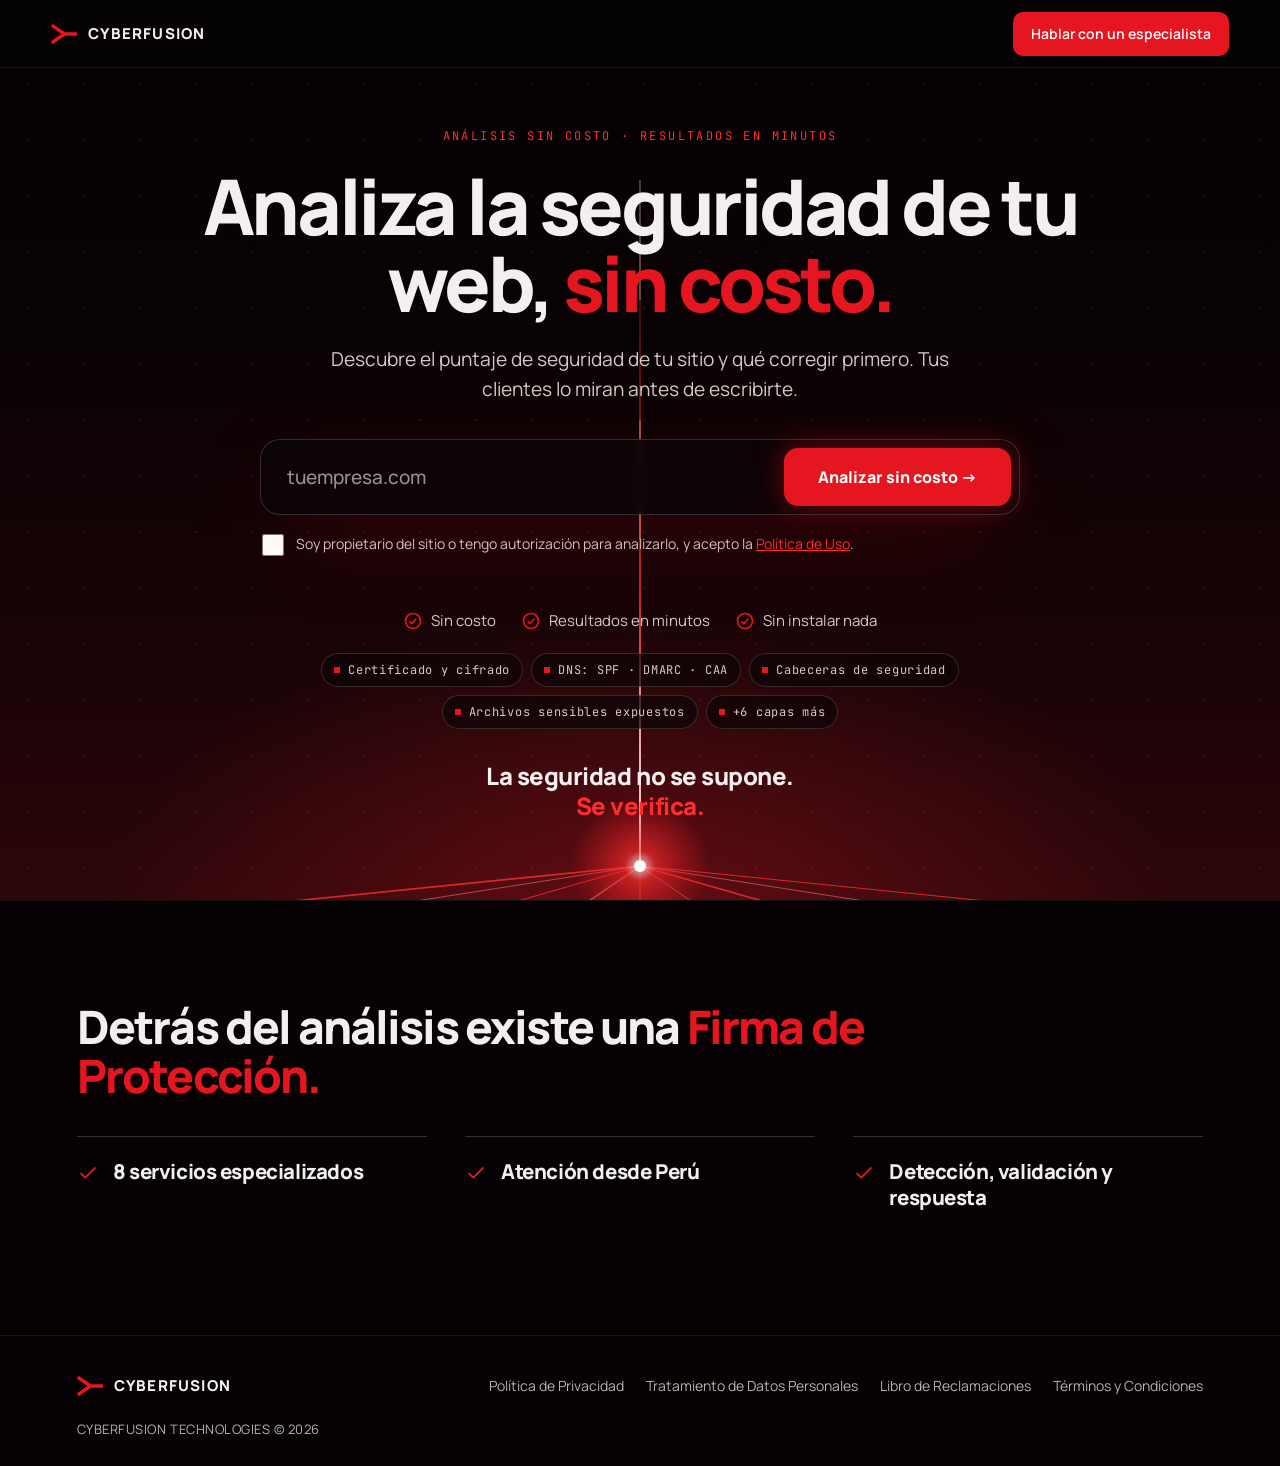
==== commit 4d6f987b: "Motor de análisis 0.15 (fase 1, módulos pasivos) + informe y skin nuevos - Motor nuevo en worker/eng" ====
--- a/web/global/analyzer/index.html
+++ b/web/global/analyzer/index.html
@@ -2,12 +2,11 @@
 <html lang="es"><head>
 <meta charset="utf-8">
 <meta name="viewport" content="width=device-width, initial-scale=1">
-<title>Analiza la seguridad de tu sitio web · CYBERFUSION</title>
-<meta name="description" content="Analiza la seguridad de tu sitio web. Identifica riesgos visibles que podrían afectar la confianza, reputación y percepción profesional de tu organización.">
-<link rel="canonical" href="https://cyberfusion.global/analyzer/">
+<title>Analiza la seguridad de tu web, sin costo · CYBERFUSION</title>
+<meta name="description" content="Descubre el puntaje de seguridad de tu sitio y qué corregir primero. Análisis sin costo, resultados en minutos.">
 <link rel="preconnect" href="https://fonts.googleapis.com">
 <link rel="preconnect" href="https://fonts.gstatic.com" crossorigin>
-<link href="https://fonts.googleapis.com/css2?family=JetBrains+Mono:wght@400;500&family=Manrope:wght@300;400;500;600;800&display=swap" rel="stylesheet">
+<link href="https://fonts.googleapis.com/css2?family=JetBrains+Mono:wght@400;500;600&family=Manrope:wght@400;500;600;700;800&display=swap" rel="stylesheet">
 <style>
 *{box-sizing:border-box}
 body{margin:0;background:#060203;color:#F4EFEE;font-family:'Manrope',sans-serif;-webkit-font-smoothing:antialiased}
@@ -19,432 +18,347 @@
 .pl{animation:cfPulse 6s ease-in-out infinite}
 .dr{stroke-dasharray:120 120;animation:cfDrift 9s linear infinite}
 .mono{font-family:'JetBrains Mono',monospace}
-.eb{font-family:'JetBrains Mono',monospace;font-size:12px;letter-spacing:.3em;color:#FF2D2D}
-.sec{padding:clamp(64px,8vw,112px) clamp(20px,6vw,96px);border-top:1px solid rgba(255,255,255,.06)}
+.eb{font-family:'JetBrains Mono',monospace;font-size:12px;letter-spacing:.2em;color:#FF2D2D;line-height:1.6}
+.sec{padding:clamp(56px,8vw,104px) clamp(20px,6vw,96px);border-top:1px solid rgba(255,255,255,.06)}
 .wrap{max-width:1240px;margin:0 auto}
 h1,h2,h3{margin:0;font-weight:800}
-.hb{position:absolute;right:-6%;top:6%;width:72%;height:92%;pointer-events:none}
 .sk{position:absolute;left:-999px;top:8px;background:#E5161F;color:#fff;padding:10px 16px;border-radius:8px;z-index:50}.sk:focus{left:12px}
-header{position:fixed;top:0;left:0;right:0;z-index:30;height:68px;display:flex;align-items:center;justify-content:space-between;gap:20px;padding:0 clamp(20px,4vw,56px);background:rgba(6,2,3,.78);backdrop-filter:blur(16px);border-bottom:1px solid rgba(255,255,255,.07)}
-.logo{display:inline-flex;align-items:center;gap:11px;text-decoration:none;color:#F4EFEE;font-weight:800;letter-spacing:.08em;font-size:15px}
-.nv{display:flex;gap:4px}
-.nv a{white-space:nowrap;color:#B9AEB0;text-decoration:none;font-size:13.5px;padding:8px 12px;border-radius:8px}
-.nv a:hover,.nv a[aria-current]{color:#F4EFEE;background:rgba(255,255,255,.06)}
-.btn{background:#E5161F;color:#fff;text-decoration:none;font-weight:600;font-size:13.5px;padding:11px 18px;border-radius:10px;white-space:nowrap;transition:all .5s cubic-bezier(.2,.7,.2,1)}
+header{position:fixed;top:0;left:0;right:0;z-index:30;height:68px;display:flex;align-items:center;justify-content:space-between;gap:12px;padding:0 clamp(16px,4vw,56px);background:rgba(6,2,3,.82);backdrop-filter:blur(16px);border-bottom:1px solid rgba(255,255,255,.07)}
+.logo{display:inline-flex;align-items:center;gap:11px;text-decoration:none;color:#F4EFEE;font-weight:800;letter-spacing:.08em;font-size:15px;min-height:44px}
+.btn{display:inline-flex;align-items:center;justify-content:center;min-height:44px;background:#E5161F;color:#fff;text-decoration:none;font:600 14px 'Manrope',sans-serif;padding:0 18px;border:0;cursor:pointer;border-radius:10px;transition:all .5s cubic-bezier(.2,.7,.2,1);text-align:center}
 .btn:hover{background:#FF2D2D;color:#fff;box-shadow:0 8px 30px rgba(255,45,45,.45)}
-.card{padding:clamp(24px,2.6vw,34px);border-radius:24px;background:linear-gradient(160deg,rgba(255,45,45,.08),#0D0507 55%);border:1px solid rgba(255,255,255,.09);display:flex;flex-direction:column;justify-content:space-between;gap:56px;min-height:280px;transition:all .6s cubic-bezier(.2,.7,.2,1)}
-.card:hover{border-color:rgba(255,45,45,.5);transform:translateY(-6px)}
-.fg{display:grid;grid-template-columns:1.5fr 1fr 1fr;gap:clamp(32px,6vw,96px)}
-.sf{display:flex;justify-content:space-between;align-items:center;gap:20px;flex-wrap:wrap}
-.fl{color:#B9AEB0;text-decoration:none;font-size:15px;line-height:1.4}.fl:hover{color:#F4EFEE}
-.so{display:flex;width:40px;height:40px;align-items:center;justify-content:center;border:1px solid rgba(255,255,255,.16);border-radius:50%;color:#B9AEB0;transition:all .4s cubic-bezier(.2,.7,.2,1)}.so:hover{color:#fff;border-color:#FF2D2D;background:rgba(229,22,31,.18)}
-.g2{display:grid;grid-template-columns:1fr 1fr;gap:clamp(32px,6vw,96px)}
-.gm{display:grid;grid-template-columns:1fr 1.7fr;gap:clamp(28px,5vw,72px);align-items:center;margin-top:clamp(32px,5vw,56px)}
-.reg{list-style:none;margin:28px 0 0;padding:0;display:grid;gap:0;border-top:1px solid rgba(255,255,255,.14)}
-.reg li{display:flex;align-items:center;gap:12px;padding:13px 0;border-bottom:1px solid rgba(255,255,255,.1);font-size:16px;color:#D4C9C9}
-.reg i{width:8px;height:8px;border-radius:50%;background:#E5161F;flex:none}
-.reg li:first-child i{background:#fff;box-shadow:0 0 12px 3px rgba(255,45,45,.7)}
-#map path.c{fill:#150a0c;stroke:rgba(255,255,255,.07);stroke-width:.5}
-#map path.on{fill:rgba(143,18,32,.55);stroke:rgba(255,45,45,.45)}
-#map path.pe{fill:#E5161F;stroke:#FF2D2D;filter:drop-shadow(0 0 8px rgba(255,45,45,.9))}
-#map .arc{fill:none;stroke:#FF2D2D;stroke-width:1.2;opacity:.85}
-#map text{font-family:'JetBrains Mono',monospace;font-size:11px;letter-spacing:.15em;fill:#F4EFEE}
-@media(max-width:1000px){.nv{display:none}}
-@media(max-width:860px){.hb{width:130%;right:-30%;top:34%;height:66%;opacity:.7}.g2,.gm,.fg{grid-template-columns:1fr}}
-@media(max-width:700px){.sf{justify-content:center;text-align:center;flex-direction:column}}
-@media(prefers-reduced-motion:reduce){.pl,.dr{animation:none}html{scroll-behavior:auto}}
-
-.az{display:flex;gap:8px;padding:8px;border-radius:20px;background:rgba(13,5,7,.85);border:1px solid rgba(255,255,255,.16);box-shadow:0 30px 90px -30px rgba(229,22,31,.6);backdrop-filter:blur(8px);transition:border-color .4s,box-shadow .4s}
+.btn.big{font-weight:800;font-size:16px;padding:0 28px;min-height:56px;border-radius:14px;box-shadow:0 0 36px rgba(229,22,31,.45)}
+.lnk{color:#FF2D2D;font-weight:600;font-size:15px;display:inline-flex;align-items:center;min-height:44px}
+.lk{background:none;border:0;padding:0;font:inherit;color:#FF2D2D;text-decoration:underline;cursor:pointer}.lk:hover{color:#F4EFEE}
+.hb{position:absolute;left:0;top:50%;width:1400px;height:900px;transform:translate(-100%,-50%);pointer-events:none;z-index:0;overflow:visible}
+.az{position:relative;display:flex;gap:8px;padding:8px;border-radius:20px;background:rgba(13,5,7,.75);backdrop-filter:blur(6px);border:1px solid rgba(255,255,255,.16);box-shadow:0 30px 90px -30px rgba(229,22,31,.6);transition:border-color .4s,box-shadow .4s}
 .az:focus-within{border-color:#FF2D2D;box-shadow:0 30px 90px -20px rgba(229,22,31,.8)}
-.az input{flex:1;min-width:0;background:transparent;border:0;color:#F4EFEE;font:500 clamp(16px,1.6vw,19px) 'Manrope',sans-serif;padding:16px 18px;outline:0}
-.az input::placeholder{color:#7d7173}
-.az button{flex:none;border:0;cursor:pointer;background:#E5161F;color:#fff;font:800 clamp(14px,1.3vw,16px) 'Manrope',sans-serif;letter-spacing:.06em;padding:0 clamp(20px,3vw,36px);border-radius:14px;transition:all .5s cubic-bezier(.2,.7,.2,1);box-shadow:0 0 30px rgba(229,22,31,.45)}
+.az input{flex:1;min-width:0;background:transparent;border:0;color:#F4EFEE;font:500 clamp(17px,1.6vw,19px) 'Manrope',sans-serif;padding:16px 18px;outline:0}
+.az input::placeholder{color:#9A8E90}
+.az button{flex:none;white-space:nowrap;border:0;cursor:pointer;background:#E5161F;color:#fff;font:800 clamp(15px,1.3vw,16px) 'Manrope',sans-serif;padding:0 clamp(20px,3vw,34px);min-height:56px;border-radius:14px;transition:all .5s cubic-bezier(.2,.7,.2,1);box-shadow:0 0 30px rgba(229,22,31,.45)}
 .az button:hover{background:#FF2D2D;box-shadow:0 10px 44px rgba(255,45,45,.65)}
-.az button:disabled{opacity:.6;cursor:progress}
-.tk{display:flex;flex-wrap:wrap;justify-content:center;gap:10px 28px;margin:28px 0 0;padding:0;list-style:none;font-size:15px;color:#D4C9C9}
+.az button:disabled{opacity:.7;cursor:progress}
+.ck{display:flex;gap:12px;align-items:flex-start;text-align:left;font-size:14px;line-height:1.5;color:#D4C9C9;margin:14px auto 0;max-width:760px;padding:4px 2px;cursor:pointer}
+.ck input{width:22px;height:22px;margin:1px 0 0;accent-color:#E5161F;flex:none}
+#er{min-height:20px;margin:8px auto 0;max-width:760px;font-size:14px;color:#FF2D2D;text-align:left}
+.tk{display:flex;flex-wrap:wrap;justify-content:center;gap:8px 26px;margin:22px 0 0;padding:0;list-style:none;font-size:15px;color:#D4C9C9}
 .tk li{display:flex;align-items:center;gap:9px}.tk svg{color:#E5161F}
-#er{min-height:22px;margin-top:12px;font-size:14px;color:#FF2D2D;text-align:left}
-#sc{display:none;margin:28px auto 0;max-width:760px;text-align:left;padding:22px 26px;border-radius:20px;background:rgba(13,5,7,.85);border:1px solid rgba(255,255,255,.1)}
+.chips{display:flex;flex-wrap:wrap;justify-content:center;gap:8px;margin:22px 0 0;padding:0;list-style:none}
+.chips li{display:flex;align-items:center;gap:8px;padding:8px 12px;border-radius:999px;border:1px solid rgba(255,255,255,.14);background:rgba(13,5,7,.7);font:400 12px 'JetBrains Mono',monospace;letter-spacing:.06em;color:#D4C9C9}
+.chips li:before{content:"";width:6px;height:6px;background:#E5161F;flex:none}
+#sc{display:none;margin:24px auto 0;max-width:760px;text-align:left;padding:22px 26px;border-radius:20px;background:rgba(13,5,7,.92);border:1px solid rgba(255,255,255,.1);position:relative}
 #sc.on{display:block}
 .pb{height:3px;border-radius:2px;background:rgba(255,255,255,.1);overflow:hidden}.pb i{display:block;height:100%;width:0;background:linear-gradient(90deg,#8f1220,#FF2D2D,#fff);box-shadow:0 0 14px #FF2D2D;transition:width .5s linear}
-.st{display:grid;grid-template-columns:repeat(auto-fit,minmax(230px,1fr));gap:10px 24px;margin:18px 0 0;padding:0;list-style:none}
-.st li{display:flex;gap:10px;align-items:center;font-size:14px;color:#6e6264;transition:color .4s}
-.st li i{width:8px;height:8px;border-radius:50%;border:1px solid #6e6264;flex:none;transition:all .4s}
+.st{display:grid;grid-template-columns:repeat(auto-fit,minmax(250px,1fr));gap:10px 24px;margin:18px 0 0;padding:0;list-style:none}
+.st li{display:flex;gap:10px;align-items:center;font-size:14px;color:#9A8E90;transition:color .4s}
+.st li i{width:8px;height:8px;border-radius:50%;border:1px solid #9A8E90;flex:none;transition:all .4s}
 .st li.on{color:#F4EFEE}.st li.on i{border-color:#FF2D2D;background:#E5161F;box-shadow:0 0 10px #FF2D2D}
 #res{display:none}#res.on{display:block}
-.gc{padding:clamp(24px,3vw,40px);border-radius:28px;background:linear-gradient(160deg,rgba(143,18,32,.3),#0D0507 65%);border:1px solid rgba(255,45,45,.3);text-align:center}
-.rk{display:inline-block;margin-top:18px;padding:8px 18px;border-radius:999px;font:500 12px 'JetBrains Mono',monospace;letter-spacing:.25em}
+.rg{display:grid;grid-template-columns:.8fr 1.4fr;gap:clamp(16px,2.4vw,32px);margin-top:clamp(24px,3vw,40px);align-items:start}
+.gc{padding:clamp(24px,3vw,36px);border-radius:28px;background:linear-gradient(160deg,rgba(143,18,32,.3),#0D0507 65%);border:1px solid rgba(255,45,45,.3);text-align:center}
+.rk{display:inline-block;margin-top:16px;padding:8px 18px;border-radius:999px;font:500 12px 'JetBrains Mono',monospace;letter-spacing:.2em}
 .rk.b{border:1px solid rgba(255,255,255,.5);color:#F4EFEE}.rk.m{border:1px solid #FF2D2D;color:#FF2D2D}.rk.a{background:#E5161F;color:#fff;border:1px solid #E5161F;box-shadow:0 0 24px rgba(229,22,31,.6)}
-.lv{display:flex;gap:6px;justify-content:center;margin-top:18px}.lv i{width:44px;height:4px;border-radius:2px;background:rgba(255,255,255,.12)}.lv i.on{background:#E5161F;box-shadow:0 0 10px #FF2D2D}
-.fd{display:flex;gap:16px;align-items:flex-start;padding:20px 22px;border-radius:18px;background:#0D0507;border:1px solid rgba(255,255,255,.09);transition:all .5s cubic-bezier(.2,.7,.2,1)}
-.fd:hover{transform:translateY(-4px);border-color:rgba(255,45,45,.4)}
-.fd.w{border-color:rgba(255,45,45,.28);background:linear-gradient(160deg,rgba(255,45,45,.08),#0D0507 60%)}
-.fd .ib{flex:none;width:36px;height:36px;border-radius:50%;display:flex;align-items:center;justify-content:center;border:1px solid rgba(255,255,255,.3);color:#F4EFEE}
-.fd.w .ib{border-color:#FF2D2D;color:#FF2D2D;background:rgba(229,22,31,.12)}
-.fd h3{font-size:16.5px;line-height:1.35;letter-spacing:-.01em}
-.fd span{display:block;margin-top:6px;font:500 10.5px 'JetBrains Mono',monospace;letter-spacing:.18em;color:#9A8E90}.fd.w span{color:#FF2D2D}
+.lv{display:flex;gap:6px;justify-content:center;margin-top:16px}.lv i{width:44px;height:4px;border-radius:2px;background:rgba(255,255,255,.12)}.lv i.on{background:#E5161F;box-shadow:0 0 10px #FF2D2D}
+.cov{display:flex;gap:4px;justify-content:center;margin-top:18px}.cov i{width:28px;height:6px;border-radius:2px;background:rgba(255,255,255,.12)}.cov i.on{background:#F4EFEE}
+.lab{font:500 12px 'JetBrains Mono',monospace;letter-spacing:.14em;color:#B9AEB0}
+.ly{list-style:none;margin:0;padding:0;display:grid;gap:10px}
+.ly li{display:flex;gap:14px;align-items:flex-start;padding:16px 18px;border-radius:16px;background:#0D0507;border:1px solid rgba(255,255,255,.09)}
+.ly .ib{flex:none;width:34px;height:34px;border-radius:50%;display:flex;align-items:center;justify-content:center;border:1px solid rgba(255,255,255,.3);color:#F4EFEE}
+.ly h3{font-size:16px;line-height:1.35;letter-spacing:-.01em}
+.ly .sl{display:block;margin-top:4px;font:500 12px 'JetBrains Mono',monospace;letter-spacing:.12em;color:#B9AEB0}
+.ly p{margin:6px 0 0;font-size:14px;line-height:1.5;color:#B9AEB0}
+.ly li.attention{border-color:rgba(255,45,45,.35);background:linear-gradient(160deg,rgba(255,45,45,.08),#0D0507 60%)}
+.ly li.attention .ib{border-color:#FF2D2D;color:#FF2D2D;background:rgba(229,22,31,.12)}.ly li.attention .sl{color:#FF2D2D}
+.ly li.undetermined .ib,.ly li.needs_verification .ib{border-style:dashed;color:#D4C9C9}
+.g2b{display:grid;grid-template-columns:1fr 1fr;gap:clamp(16px,2.4vw,32px);margin-top:clamp(16px,2.4vw,32px);align-items:start}
+.pn{padding:24px;border-radius:22px;background:#0D0507;border:1px solid rgba(255,255,255,.1)}
+.pn.ok{border-color:rgba(95,203,138,.35)}
+.pn h3{font-size:20px;letter-spacing:-.02em}
+.pn ul{list-style:none;margin:16px 0 0;padding:0;display:grid;gap:14px}
+.pn li{display:flex;gap:12px;align-items:flex-start;font-size:15px;line-height:1.5;color:#D4C9C9}
+.pn li b{display:block;color:#F4EFEE;font-weight:600}
+.pn.ok li svg{color:#5FCB8A;flex:none;margin-top:2px}
+.sv{flex:none;font:500 12px 'JetBrains Mono',monospace;letter-spacing:.1em;padding:3px 8px;border-radius:6px;border:1px solid rgba(255,255,255,.3);color:#D4C9C9;margin-top:1px}
+.sv.alto{background:#E5161F;border-color:#E5161F;color:#fff}.sv.medio{border-color:#FF2D2D;color:#FF2D2D}
+.strip{margin-top:clamp(16px,2.4vw,32px);padding:clamp(22px,3vw,34px);border-radius:24px;background:linear-gradient(160deg,rgba(143,18,32,.35),#0D0507 70%);border:1px solid rgba(255,45,45,.35);display:flex;gap:20px 32px;align-items:center;justify-content:space-between;flex-wrap:wrap}
+.strip p{margin:0;font-weight:800;font-size:clamp(19px,2vw,26px);letter-spacing:-.025em;line-height:1.25;max-width:640px}
 .fm{padding:clamp(24px,3vw,40px);border-radius:28px;background:#0D0507;border:1px solid rgba(255,255,255,.1);display:grid;grid-template-columns:1fr 1fr;gap:16px}
-.fm label{display:grid;gap:8px;font:500 11px 'JetBrains Mono',monospace;letter-spacing:.15em;color:#B9AEB0}
-.fm input,.fm select{width:100%;background:rgba(255,255,255,.04);border:1px solid rgba(255,255,255,.14);border-radius:12px;color:#F4EFEE;font:500 15.5px 'Manrope',sans-serif;padding:15px 16px;outline:0;color-scheme:dark;transition:border-color .3s}
+.fm label{display:grid;gap:8px;font:500 12px 'JetBrains Mono',monospace;letter-spacing:.12em;color:#B9AEB0}
+.fm input[type=text],.fm input[type=email],.fm input[type=tel],.fm select{width:100%;min-height:50px;background:rgba(255,255,255,.04);border:1px solid rgba(255,255,255,.2);border-radius:12px;color:#F4EFEE;font:500 16px 'Manrope',sans-serif;padding:13px 16px;outline:0;color-scheme:dark;transition:border-color .3s}
 .fm input:focus,.fm select:focus{border-color:#FF2D2D}
 .fm .full{grid-column:1/-1}
-.fm .ck2{display:flex;gap:12px;align-items:flex-start;font:400 14px/1.5 'Manrope',sans-serif;letter-spacing:0;color:#C9BEBF}
-.fm .ck2 input{width:20px;height:20px;margin-top:2px;accent-color:#E5161F;flex:none;padding:0}
-.fe{font-size:13px;color:#FF2D2D;min-height:0}
-.fm button{border:0;cursor:pointer;background:#E5161F;color:#fff;font:800 16px 'Manrope',sans-serif;letter-spacing:.06em;padding:20px 28px;border-radius:14px;box-shadow:0 0 40px rgba(229,22,31,.5);transition:all .5s cubic-bezier(.2,.7,.2,1)}
-.fm button:hover{background:#FF2D2D;transform:translateY(-3px);box-shadow:0 14px 50px rgba(255,45,45,.65)}
-.ok2{padding:clamp(28px,4vw,52px);border-radius:28px;background:linear-gradient(160deg,rgba(143,18,32,.3),#0D0507 65%);border:1px solid rgba(255,45,45,.35)}
-.ki{padding:26px 0;border-top:1px solid rgba(255,255,255,.18);display:flex;gap:14px;align-items:flex-start}.ki svg{flex:none;color:#E5161F;margin-top:3px}
-.ki b{display:block;font-weight:800;font-size:clamp(18px,1.7vw,22px);letter-spacing:-.02em;line-height:1.25}
-@media(max-width:700px){.az{flex-direction:column}.az button{padding:18px}.fm{grid-template-columns:1fr}}
-@media(max-width:1000px){.nv{display:none}}
-/* --- Añadidos para conectar el diseño al motor real --- */
-#gate{max-width:760px;margin:16px auto 0;text-align:left}
-.cs{display:flex;gap:12px;align-items:flex-start;font-size:13.5px;line-height:1.55;color:#B9AEB0;cursor:pointer}
-.cs input{width:18px;height:18px;margin-top:2px;accent-color:#E5161F;flex:none;cursor:pointer}
-#cap{justify-content:center}
-.ghost{border:1px solid rgba(255,255,255,.18);background:transparent;color:#D4C9C9;cursor:pointer;font:500 12px 'JetBrains Mono',monospace;letter-spacing:.18em;padding:12px 18px;border-radius:12px;transition:all .4s}
-.ghost:hover{border-color:#FF2D2D;color:#fff}
-.btn.ghost2{background:transparent;border:1px solid rgba(255,255,255,.25);box-shadow:none}
-.btn.ghost2:hover{border-color:#FF2D2D;background:rgba(229,22,31,.15)}
-.nb{margin-top:24px;padding:18px 22px;border-radius:18px;border:1px solid rgba(255,255,255,.14);background:rgba(255,255,255,.03);color:#C9BEBF;font-size:15px;line-height:1.6}
-.nb b{color:#F4EFEE}
-.cvn{font-size:13px;color:#9A8E90;margin:14px 0 0}
-.fd.n .ib{border-color:rgba(255,255,255,.2);color:#B9AEB0}
-.fd h3{word-break:break-word}
-.cvb{margin-top:clamp(24px,3vw,36px);padding:22px 26px;border-radius:20px;background:#0D0507;border:1px solid rgba(255,255,255,.09)}
-.cvr{display:flex;gap:16px;padding:12px 0;border-top:1px solid rgba(255,255,255,.08);font-size:14.5px}
-.cvr b{flex:0 0 230px;font-weight:600;color:#F4EFEE}.cvr span{color:#9A8E90}
-.fm button:disabled{opacity:.6;cursor:progress;transform:none}
-.mo{position:fixed;inset:0;z-index:60;display:none;align-items:center;justify-content:center;padding:20px;background:rgba(6,2,3,.82);backdrop-filter:blur(10px)}
-.mo.on{display:flex}
-.mb{max-width:640px;max-height:86vh;overflow:auto;padding:clamp(24px,3vw,40px);border-radius:24px;background:#0D0507;border:1px solid rgba(255,45,45,.3);box-shadow:0 30px 90px -30px rgba(229,22,31,.6)}
-.mb p{color:#C9BEBF;font-size:15.5px;line-height:1.7;margin:16px 0 0}.mb b{color:#F4EFEE}
-@media(max-width:860px){#rg{grid-template-columns:1fr!important}#fl{grid-template-columns:1fr!important}.fm{grid-template-columns:1fr}#informe .wrap{grid-template-columns:1fr!important}.cvr{flex-direction:column;gap:4px}.cvr b{flex:none}}
+.fm .ck2{display:flex;gap:12px;align-items:flex-start;font:400 14px/1.5 'Manrope',sans-serif;letter-spacing:0;color:#D4C9C9;padding:4px 0}
+.fm .ck2 input{width:22px;height:22px;margin-top:1px;accent-color:#E5161F;flex:none}
+.fe{font-size:14px;color:#FF2D2D}
+.fm button{border:0;cursor:pointer;background:#E5161F;color:#fff;font:800 16px 'Manrope',sans-serif;min-height:58px;padding:0 28px;border-radius:14px;box-shadow:0 0 40px rgba(229,22,31,.5);transition:all .5s cubic-bezier(.2,.7,.2,1)}
+.fm button:hover{background:#FF2D2D;box-shadow:0 14px 50px rgba(255,45,45,.65)}
+.fm button:disabled{opacity:.7;cursor:progress}
+.ok2{padding:clamp(24px,4vw,44px);border-radius:28px;background:linear-gradient(160deg,rgba(143,18,32,.3),#0D0507 65%);border:1px solid rgba(255,45,45,.35)}
+.ann{display:flex;gap:16px;align-items:flex-start;margin-top:26px;padding:20px;border-radius:20px;background:#0D0507;border:1px solid rgba(255,255,255,.12)}
+.av{flex:none;width:52px;height:52px;border-radius:50%;background:#E5161F;color:#fff;font-weight:800;font-size:22px;display:flex;align-items:center;justify-content:center}
+.ki{padding:22px 0;border-top:1px solid rgba(255,255,255,.18);display:flex;gap:14px;align-items:flex-start}.ki svg{flex:none;color:#E5161F;margin-top:3px}
+.ki b{display:block;font-weight:800;font-size:clamp(17px,1.6vw,21px);letter-spacing:-.02em;line-height:1.25}
+.fl{color:#B9AEB0;text-decoration:none;font-size:14px;min-height:44px;display:inline-flex;align-items:center}.fl:hover{color:#F4EFEE}
+dialog{max-width:520px;width:calc(100% - 32px);padding:28px;border-radius:24px;background:#0D0507;color:#F4EFEE;border:1px solid rgba(255,45,45,.4);box-shadow:0 40px 120px rgba(0,0,0,.8)}
+dialog::backdrop{background:rgba(6,2,3,.8);backdrop-filter:blur(6px)}
+#sticky{display:none;position:fixed;left:0;right:0;bottom:0;z-index:25;padding:10px 16px calc(10px + env(safe-area-inset-bottom));background:rgba(6,2,3,.94);border-top:1px solid rgba(255,255,255,.12);backdrop-filter:blur(12px)}
+#sticky .btn{width:100%}
+@media(max-width:860px){.rg,.g2b,#informe .wrap{grid-template-columns:1fr!important}.fm{grid-template-columns:1fr}#sticky.on{display:block}body.sk-on{padding-bottom:76px}header .btn{font-size:13px;padding:0 12px}.hb{opacity:.7}}
+@media(max-width:700px){.az{flex-direction:column}.az button{width:100%}.strip .btn{width:100%}.logo{font-size:14px}}
+@media(prefers-reduced-motion:reduce){.pl,.dr{animation:none}html{scroll-behavior:auto}*{transition-duration:.01ms!important}}
 </style>
 </head>
 <body>
+
 <a class="sk" href="#contenido">Saltar al contenido</a>
 <header>
-<a class="logo" href="https://cyberfusion.global/" aria-label="CYBERFUSION, inicio"><svg width="26" height="26" viewBox="0 0 100 100" aria-hidden="true"><path d="M8 20 L52 50 L8 80 M52 50 H94" fill="none" stroke="#E5161F" stroke-width="13" stroke-linecap="square"></path></svg>CYBERFUSION</a>
-<nav class="nv" aria-label="Principal">
-<a href="https://cyberfusion.global/">Inicio</a><a href="https://cyberfusion.global/nosotros">Nosotros</a><a href="https://cyberfusion.global/soluciones">Capacidades</a><a href="https://cyberfusion.global/intelligence-center">Intelligence Center</a><a href="https://cyberfusion.global/contacto">Contacto</a>
-</nav>
-<a class="btn" href="#analizador">Analizar sitio web</a>
+<a class="logo" href="https://cyberfusion.global/" aria-label="CYBERFUSION, sitio principal"><svg width="26" height="26" viewBox="0 0 100 100" aria-hidden="true"><path d="M8 20 L52 50 L8 80 M52 50 H94" fill="none" stroke="#E5161F" stroke-width="13" stroke-linecap="square"></path></svg>CYBERFUSION</a>
+<a class="btn" id="hwa" data-wa="" data-from="header" href="https://wa.me/51976232501" target="_blank" rel="noopener">Hablar con un especialista</a>
 </header>
 <main id="contenido">
-<section id="analizador" aria-labelledby="h-hero" style="position:relative;overflow:hidden;min-height:100vh;display:flex;align-items:center;padding:120px clamp(20px,6vw,96px) 80px;background:radial-gradient(60% 80% at 100% 100%,rgba(143,18,32,.4),transparent 70%),#060203">
-<svg class="hb" style="opacity:.6" viewBox="0 0 900 640" aria-hidden="true" preserveAspectRatio="xMidYMid slice"><defs><linearGradient id="hg" x1="0" x2="1"><stop offset="0" stop-color="#FF2D2D" stop-opacity="0"></stop><stop offset=".72" stop-color="#FF2D2D"></stop><stop offset="1" stop-color="#fff"></stop></linearGradient><filter id="hbl"><feGaussianBlur stdDeviation="9"></feGaussianBlur></filter></defs>
-<g filter="url(#hbl)" class="pl"><path d="M0 40 L600 330 H900" stroke="#E5161F" stroke-width="12" fill="none"></path><path d="M0 610 L600 330" stroke="#E5161F" stroke-width="12" fill="none"></path></g>
-<path d="M0 40 L600 330 H900" stroke="url(#hg)" stroke-width="2.4" fill="none"></path><path d="M0 610 L600 330" stroke="url(#hg)" stroke-width="2.4" fill="none"></path>
-<path d="M0 130 L600 330" stroke="url(#hg)" stroke-width="1" fill="none" opacity=".8"></path><path d="M0 520 L600 330" stroke="url(#hg)" stroke-width="1" fill="none" opacity=".8"></path><path d="M0 230 L600 330" stroke="#8f1220" stroke-width="1" fill="none"></path><path d="M0 430 L600 330" stroke="#8f1220" stroke-width="1" fill="none"></path>
-<path class="dr" d="M0 40 L600 330 H900" stroke="#fff" stroke-width="1.2" fill="none" opacity=".55"></path>
-<circle cx="600" cy="330" r="5" fill="#fff"></circle><circle class="pl" cx="600" cy="330" r="26" fill="none" stroke="#FF2D2D" stroke-opacity=".5"></circle></svg>
-<div class="wrap" style="position:relative;width:100%;max-width:900px;text-align:center">
-<div class="eb" data-r="">CYBERFUSION WEB ANALYZER</div>
-<h1 id="h-hero" data-r="" style="font-size:clamp(38px,6.4vw,92px);line-height:.98;letter-spacing:-.045em;margin-top:24px">Analiza la seguridad<br>de tu <span style="color:#E5161F">sitio web.</span></h1>
-<p data-r="" style="font-size:clamp(17px,1.5vw,20px);line-height:1.6;color:#D4C9C9;margin:28px auto 0;max-width:680px">Identifica riesgos visibles que podrían afectar la confianza, reputación y percepción profesional de tu organización.</p>
-<form id="af" data-r="" class="az" style="margin:40px auto 0;max-width:760px" novalidate="">
+<section id="analizador" aria-labelledby="h-hero" style="position:relative;overflow:hidden;min-height:100vh;min-height:100svh;display:flex;align-items:center;padding:104px clamp(20px,6vw,96px) 56px;background:radial-gradient(60% 45% at 50% 100%,rgba(150,20,28,.5),transparent 70%),radial-gradient(rgba(255,255,255,.07) 1px,transparent 1.5px) 0 0/56px 56px,linear-gradient(180deg,#040102 0%,#090204 38%,#1d0407 78%,#2c060a 100%)">
+<svg id="hbs" aria-hidden="true" style="position:absolute;inset:0;width:100%;height:100%;pointer-events:none;z-index:0;overflow:visible"></svg>
+<div class="wrap" style="position:relative;width:100%;max-width:900px;text-align:center;z-index:1">
+<div class="eb" data-r="">ANÁLISIS SIN COSTO · RESULTADOS EN MINUTOS</div>
+<h1 id="h-hero" data-r="" style="font-size:clamp(36px,6vw,84px);line-height:1;letter-spacing:-.045em;margin-top:22px">Analiza la seguridad de tu web, <span style="color:#E5161F">sin costo.</span></h1>
+<p data-r="" style="font-size:clamp(17px,1.5vw,20px);line-height:1.6;color:#D4C9C9;margin:22px auto 0;max-width:640px">Descubre el puntaje de seguridad de tu sitio y qué corregir primero. Tus clientes lo miran antes de escribirte.</p>
+<div style="position:relative;margin:34px auto 0;max-width:760px">
+<svg class="hb" style="display:none" viewBox="0 0 1400 900" aria-hidden="true"><defs>
+<linearGradient id="gl" gradientUnits="userSpaceOnUse" x1="0" y1="0" x2="1380" y2="0"><stop offset="0" stop-color="#FF2D2D" stop-opacity="0"></stop><stop offset=".55" stop-color="#FF2D2D" stop-opacity=".55"></stop><stop offset="1" stop-color="#fff"></stop></linearGradient>
+<radialGradient id="og"><stop offset="0" stop-color="#fff"></stop><stop offset=".25" stop-color="#FF2D2D" stop-opacity=".9"></stop><stop offset="1" stop-color="#E5161F" stop-opacity="0"></stop></radialGradient>
+<filter id="hbl"><feGaussianBlur stdDeviation="8"></feGaussianBlur></filter></defs>
+<g filter="url(#hbl)" class="pl" opacity=".5"><path d="M0 0L1380 450M0 900L1380 450" stroke="#E5161F" stroke-width="14" fill="none"></path></g>
+<g fill="none" stroke="url(#gl)"><path d="M0 0L1380 450M0 900L1380 450" stroke-width="2"></path><path d="M0 170L1380 450M0 730L1380 450" stroke-width="1.4"></path><path d="M0 330L1380 450M0 570L1380 450" stroke-width="1" opacity=".8"></path><path d="M0 450H1380" stroke-width="1.4"></path></g>
+<path class="dr" d="M0 0L1380 450" stroke="#fff" stroke-width="1.2" fill="none" opacity=".5"></path><path class="dr" d="M0 900L1380 450" stroke="#fff" stroke-width="1.2" fill="none" opacity=".45" style="animation-delay:-4s"></path>
+<circle class="pl" cx="1380" cy="450" r="90" fill="url(#og)"></circle><circle cx="1380" cy="450" r="6" fill="#fff"></circle></svg>
+<form id="af" data-r="" class="az" style="margin:0 auto;max-width:760px" novalidate="">
 <label for="dm" style="position:absolute;left:-999px">Dirección de tu sitio web</label>
-<input id="dm" type="text" inputmode="url" autocomplete="url" placeholder="https://www.tusitio.com" spellcheck="false">
-<button id="ab" type="submit">ANALIZAR SITIO WEB</button></form>
-<div id="gate" data-r="">
-<label class="cs"><input type="checkbox" id="ck"><span>Declaro que soy propietario del sitio o cuento con autorización para analizarlo, y acepto la <a href="#" data-modal="mUso">Política de Uso</a>. El análisis solo revisa información pública: no explota vulnerabilidades ni modifica nada.</span></label>
-<div id="cap" style="display:none;margin-top:14px"></div>
-</div>
-<div id="er" role="alert" style="max-width:760px;margin-left:auto;margin-right:auto"></div>
-<div id="sc" aria-live="polite"><div style="display:flex;justify-content:space-between;align-items:baseline;gap:12px;margin-bottom:14px"><span class="mono" style="font-size:11px;letter-spacing:.2em;color:#FF2D2D">ANALIZANDO</span><span id="sd" class="mono" style="font-size:12px;color:#B9AEB0;overflow:hidden;text-overflow:ellipsis;white-space:nowrap"></span></div><div class="pb"><i id="pg"></i></div><ul class="st" id="sl"></ul></div>
-<ul class="tk" data-r=""><li><svg width="18" height="18" viewBox="0 0 24 24" fill="none" stroke="currentColor" stroke-width="2.2" aria-hidden="true"><circle cx="12" cy="12" r="10"></circle><path d="M7.5 12.5l3 3 6-6.5"></path></svg>Resultados en minutos</li><li><svg width="18" height="18" viewBox="0 0 24 24" fill="none" stroke="currentColor" stroke-width="2.2" aria-hidden="true"><circle cx="12" cy="12" r="10"></circle><path d="M7.5 12.5l3 3 6-6.5"></path></svg>Sin instalación</li><li><svg width="18" height="18" viewBox="0 0 24 24" fill="none" stroke="currentColor" stroke-width="2.2" aria-hidden="true"><circle cx="12" cy="12" r="10"></circle><path d="M7.5 12.5l3 3 6-6.5"></path></svg>Disponible para organizaciones de todo el mundo</li></ul>
-<p data-r="" style="font-weight:800;font-size:clamp(18px,1.9vw,24px);letter-spacing:-.02em;margin:40px 0 0;line-height:1.25;color:#F4EFEE">La seguridad no se supone.<br><span style="color:#FF2D2D">Se verifica.</span></p>
+<input id="dm" type="text" inputmode="url" autocomplete="url" autocapitalize="none" placeholder="tuempresa.com" spellcheck="false" aria-describedby="er">
+<button id="ab" type="submit">Analizar sin costo →</button></form></div>
+<label class="ck" data-r=""><input type="checkbox" id="cn" aria-describedby="er"><span>Soy propietario del sitio o tengo autorización para analizarlo, y acepto la <button type="button" class="lk" id="po">Política de Uso</button>.</span></label>
+<div id="cap" style="display:none;justify-content:center;margin-top:14px"></div>
+<div id="er" role="alert"></div>
+<div id="sc" aria-live="polite"><div style="display:flex;justify-content:space-between;align-items:baseline;gap:12px;margin-bottom:14px"><span class="mono" style="font-size:12px;letter-spacing:.2em;color:#FF2D2D">ANALIZANDO</span><span id="sd" class="mono" style="font-size:12px;color:#D4C9C9;overflow:hidden;text-overflow:ellipsis;white-space:nowrap"></span></div><div class="pb"><i id="pg"></i></div><ul class="st" id="sl"></ul></div>
+<ul class="tk" data-r="" id="tk"></ul>
+<ul class="chips" data-r=""><li>Certificado y cifrado</li><li>DNS: SPF · DMARC · CAA</li><li>Cabeceras de seguridad</li><li>Archivos sensibles expuestos</li><li>+6 capas más</li></ul>
+<p data-r="" style="font-weight:800;font-size:clamp(18px,1.9vw,24px);letter-spacing:-.02em;margin:32px 0 0;line-height:1.25">La seguridad no se supone.<br><span style="color:#FF2D2D">Se verifica.</span></p>
 </div></section>
 
-<div id="res">
+<div id="res" aria-live="polite">
 <section id="resultados" class="sec" aria-labelledby="h-res" style="background:radial-gradient(60% 70% at 0% 100%,rgba(90,10,18,.45),transparent 70%),#060203">
 <div class="wrap">
-<div style="display:flex;justify-content:space-between;align-items:flex-end;gap:20px;flex-wrap:wrap">
-<div><div class="eb">RESULTADOS</div>
-<h2 id="h-res" style="font-size:clamp(28px,4.2vw,60px);line-height:1;letter-spacing:-.04em;margin:18px 0 0">Análisis de <span id="rd" style="color:#E5161F;word-break:break-all"></span></h2></div>
-<button type="button" id="again" class="ghost">↻ ANALIZAR OTRO SITIO</button></div>
-<div id="nb" class="nb" style="display:none"></div>
-<div class="g2" style="grid-template-columns:.8fr 1.4fr;margin-top:clamp(28px,4vw,48px);align-items:stretch;gap:clamp(16px,2.4vw,32px)" id="rg">
-<div class="gc"><div class="mono" style="font-size:11px;letter-spacing:.2em;color:#9A8E90">SECURITY SCORE</div>
-<svg viewBox="0 0 200 200" style="width:min(100%,260px);margin:18px auto 0;display:block" role="img" aria-label="Puntaje de seguridad"><circle cx="100" cy="100" r="84" fill="none" stroke="rgba(255,255,255,.1)" stroke-width="9"></circle><circle id="ga" cx="100" cy="100" r="84" fill="none" stroke="#E5161F" stroke-width="9" stroke-linecap="round" stroke-dasharray="527.8" stroke-dashoffset="527.8" transform="rotate(-90 100 100)" style="filter:drop-shadow(0 0 8px rgba(255,45,45,.8));transition:stroke-dashoffset 1.6s cubic-bezier(.2,.7,.2,1)"></circle><text id="gn" x="100" y="108" text-anchor="middle" fill="#F4EFEE" font-family="Manrope" font-weight="800" font-size="60" letter-spacing="-2">0</text><text id="gs" x="100" y="134" text-anchor="middle" fill="#9A8E90" font-family="JetBrains Mono" font-size="12" letter-spacing="2">/ 100</text></svg>
-<div><span id="rk" class="rk b">BAJO</span></div><div class="lv" id="lv"><i></i><i></i><i></i></div>
-<div class="mono" style="font-size:10.5px;letter-spacing:.2em;color:#9A8E90;margin-top:12px">NIVEL DE RIESGO</div>
-<p id="cv" class="cvn"></p></div>
-<div id="fl" style="display:grid;grid-template-columns:1fr 1fr;gap:12px;align-content:start"></div></div>
-<div id="cov"></div>
+<div class="eb">RESULTADOS</div>
+<h2 id="h-res" style="font-size:clamp(28px,4.2vw,60px);line-height:1.02;letter-spacing:-.04em;margin:16px 0 0">Análisis de <span id="rd" style="color:#E5161F;word-break:break-all"></span></h2>
+<div id="rb"></div>
 </div></section>
-
 <section id="informe" class="sec" aria-labelledby="h-inf" style="background:radial-gradient(70% 60% at 50% 100%,rgba(143,18,32,.45),transparent 70%),#060203">
-<div class="wrap g2" style="align-items:start;grid-template-columns:.8fr 1.2fr">
+<div class="wrap g2b" style="grid-template-columns:.8fr 1.2fr;margin-top:0;gap:clamp(28px,5vw,80px)">
 <div><div class="eb">INFORME COMPLETO</div>
-<h2 id="h-inf" style="font-size:clamp(32px,4.8vw,70px);line-height:1;letter-spacing:-.045em;margin-top:20px">Obtén el informe completo.</h2>
-<p style="font-size:18px;line-height:1.7;color:#C9BEBF;margin:24px 0 0;max-width:460px">Recibe un informe detallado en PDF con los hallazgos identificados y las recomendaciones para corregir cada uno.</p></div>
+<h2 id="h-inf" style="font-size:clamp(32px,4.6vw,64px);line-height:1;letter-spacing:-.045em;margin-top:18px">Recibe tu informe con <span style="color:#E5161F">qué corregir.</span></h2>
+<p style="font-size:18px;line-height:1.7;color:#D4C9C9;margin:22px 0 0;max-width:460px">Incluye el detalle de cada hallazgo y cómo corregirlo.</p></div>
 <div id="fw"><form id="ff" class="fm" novalidate="">
-<label>NOMBRE<input name="nombre" autocomplete="name" required=""></label>
-<label>EMPRESA<input name="empresa" autocomplete="organization" required=""></label>
-<label>CARGO<input name="cargo" autocomplete="organization-title" required=""></label>
-<label>CORREO CORPORATIVO<input name="correo" type="email" autocomplete="email" required=""></label>
-<label>TELÉFONO<input name="telefono" type="tel" autocomplete="tel" placeholder="+51 999 999 999" required=""></label>
-<label>PAÍS<select name="pais" required=""><option value="">Selecciona</option><option>Perú</option><option>México</option><option>Colombia</option><option>Chile</option><option>Argentina</option><option>Ecuador</option><option>Bolivia</option><option>Brasil</option><option>Panamá</option><option>Costa Rica</option><option>Guatemala</option><option>República Dominicana</option><option>España</option><option>Estados Unidos</option><option>Canadá</option><option>Reino Unido</option><option>Australia</option><option>Nueva Zelanda</option><option>Otro</option></select></label>
-<label class="ck2 full"><input type="checkbox" name="acepto" required=""><span>Acepto la <a href="https://cyberfusion.global/politica-de-privacidad" target="_blank" rel="noopener">Política de Privacidad</a> y el <a href="https://cyberfusion.global/tratamiento-de-datos" target="_blank" rel="noopener">Tratamiento de Datos Personales</a>, y que CYBERFUSION me envíe este informe y avisos sobre la seguridad de mi sitio.</span></label>
+<label>NOMBRE<input type="text" name="nombre" autocomplete="name" required=""></label>
+<label>CORREO<input type="email" name="correo" autocomplete="email" inputmode="email" required=""></label>
+<label>EMPRESA<input type="text" name="empresa" autocomplete="organization" required=""></label>
+<label>CARGO<input type="text" name="cargo" autocomplete="organization-title" required=""></label>
+<label>TELÉFONO (OPCIONAL)<input type="tel" name="telefono" autocomplete="tel"></label>
+<label>PAÍS<select name="pais" required=""><option selected="">Perú</option><option>México</option><option>Colombia</option><option>Chile</option><option>Argentina</option><option>Ecuador</option><option>Bolivia</option><option>Brasil</option><option>Panamá</option><option>Costa Rica</option><option>Guatemala</option><option>República Dominicana</option><option>España</option><option>Estados Unidos</option><option>Canadá</option><option>Reino Unido</option><option>Australia</option><option>Nueva Zelanda</option><option>Otro</option></select></label>
+<label class="ck2 full"><input type="checkbox" name="acepto" required=""><span>Acepto la <a href="https://cyberfusion.global/politica-de-privacidad" target="_blank" rel="noopener">Política de Privacidad</a> y el <a href="https://cyberfusion.global/tratamiento-de-datos" target="_blank" rel="noopener">Tratamiento de Datos Personales</a>.</span></label>
 <div id="fe" class="fe full" role="alert"></div>
-<button class="full" type="submit" id="fb">DESCARGAR INFORME</button></form></div>
+<button class="full" type="submit">Descargar mi informe →</button></form></div>
 </div></section>
 </div>
 
-<section id="cyberfusion" class="sec" aria-labelledby="h-cf" style="background:#060203">
+<section id="cyberfusion" class="sec" aria-label="CYBERFUSION" style="background:#060203">
 <div class="wrap">
-<div class="eb" data-r="">CYBERFUSION</div>
-<h2 id="h-cf" data-r="" style="font-size:clamp(30px,4.6vw,66px);line-height:1;letter-spacing:-.04em;margin:20px 0 0;max-width:900px">Detrás del análisis existe una <span style="color:#E5161F">Firma de Protección.</span></h2>
-<p data-r="" style="font-size:18px;line-height:1.7;color:#C9BEBF;margin:28px 0 0;max-width:760px">CYBERFUSION ayuda a organizaciones de todo el mundo a identificar riesgos, validar exposiciones y fortalecer su capacidad de detección y respuesta frente a amenazas cibernéticas.</p>
-<p data-r="" style="font-weight:800;font-size:clamp(22px,2.6vw,34px);letter-spacing:-.02em;margin:24px 0 0;line-height:1.2">La seguridad no se supone.<br><span style="color:#fff;background:#E5161F;padding:0 10px">Se verifica.</span></p>
-<div style="display:grid;grid-template-columns:repeat(auto-fit,minmax(230px,1fr));gap:clamp(16px,3vw,40px);margin-top:clamp(36px,5vw,64px)">
+<h2 data-r="" style="font-size:clamp(26px,3.6vw,48px);line-height:1.05;letter-spacing:-.04em;max-width:820px">Detrás del análisis existe una <span style="color:#E5161F">Firma de Protección.</span></h2>
+<div style="display:grid;grid-template-columns:repeat(auto-fit,minmax(230px,1fr));gap:clamp(12px,3vw,40px);margin-top:clamp(20px,3vw,36px)">
 <div class="ki" data-r=""><svg width="22" height="22" viewBox="0 0 24 24" fill="none" stroke="currentColor" stroke-width="2" aria-hidden="true"><path d="M20 6L9 17l-5-5"></path></svg><b>8 servicios especializados</b></div>
-<div class="ki" data-r=""><svg width="22" height="22" viewBox="0 0 24 24" fill="none" stroke="currentColor" stroke-width="2" aria-hidden="true"><path d="M20 6L9 17l-5-5"></path></svg><b>Atención internacional desde Perú</b></div>
-<div class="ki" data-r=""><svg width="22" height="22" viewBox="0 0 24 24" fill="none" stroke="currentColor" stroke-width="2" aria-hidden="true"><path d="M20 6L9 17l-5-5"></path></svg><b>Red internacional de especialistas y socios estratégicos</b></div>
-<div class="ki" data-r=""><svg width="22" height="22" viewBox="0 0 24 24" fill="none" stroke="currentColor" stroke-width="2" aria-hidden="true"><path d="M20 6L9 17l-5-5"></path></svg><b>Enfoque en detección, validación y respuesta</b></div></div>
-<p data-r="" style="font-size:14.5px;line-height:1.7;color:#9A8E90;margin:clamp(28px,4vw,48px) 0 0;max-width:820px;padding-top:20px;border-top:1px solid rgba(255,255,255,.1)">Todos los servicios son coordinados desde Perú y, cuando requisitos regulatorios, contractuales o de negocio lo requieren, son complementados mediante una red internacional de especialistas y socios estratégicos en el país del cliente.</p>
+<div class="ki" data-r=""><svg width="22" height="22" viewBox="0 0 24 24" fill="none" stroke="currentColor" stroke-width="2" aria-hidden="true"><path d="M20 6L9 17l-5-5"></path></svg><b>Atención desde Perú</b></div>
+<div class="ki" data-r=""><svg width="22" height="22" viewBox="0 0 24 24" fill="none" stroke="currentColor" stroke-width="2" aria-hidden="true"><path d="M20 6L9 17l-5-5"></path></svg><b>Detección, validación y respuesta</b></div></div>
 </div></section>
 </main>
-<footer style="background:#060203;border-top:1px solid rgba(255,255,255,.07)">
-<div style="padding:clamp(56px,7vw,96px) clamp(20px,6vw,96px) clamp(48px,6vw,80px)"><div class="fg wrap">
-<div><a class="logo" href="https://cyberfusion.global/" aria-label="CYBERFUSION, inicio" style="font-size:17px"><svg width="30" height="30" viewBox="0 0 100 100" aria-hidden="true"><path d="M8 20 L52 50 L8 80 M52 50 H94" fill="none" stroke="#E5161F" stroke-width="13" stroke-linecap="square"></path></svg>CYBERFUSION</a>
-<p style="font-size:15px;line-height:1.7;color:#B9AEB0;margin:24px 0 0;max-width:380px">Firma de Protección especializada en resiliencia digital, gestión del riesgo y ciberseguridad empresarial.</p></div>
-<nav aria-label="Menú del pie"><div class="mono" style="font-size:11px;letter-spacing:.2em;color:#FF2D2D">MENÚ</div>
-<div style="display:grid;gap:14px;margin-top:24px"><a class="fl" href="https://cyberfusion.global/">Inicio</a><a class="fl" href="https://cyberfusion.global/nosotros">Nosotros</a><a class="fl" href="https://cyberfusion.global/soluciones">Capacidades</a><a class="fl" href="https://cyberfusion.global/intelligence-center">Intelligence Center</a><a class="fl" href="https://cyberfusion.global/contacto">Contacto</a></div></nav>
-<nav aria-label="Información legal"><div class="mono" style="font-size:11px;letter-spacing:.2em;color:#FF2D2D">INFORMACIÓN LEGAL</div>
-<div style="display:grid;gap:14px;margin-top:24px"><a class="fl" href="https://cyberfusion.global/politica-de-privacidad">Política de Privacidad</a><a class="fl" href="https://cyberfusion.global/tratamiento-de-datos">Tratamiento de Datos Personales</a><a class="fl" href="https://cyberfusion.global/libro-de-reclamaciones">Libro de Reclamaciones</a><a class="fl" href="https://cyberfusion.global/terminos">Términos y Condiciones</a></div></nav>
-</div></div>
-<div style="border-top:1px solid rgba(255,255,255,.1);padding:24px clamp(20px,6vw,96px);background:linear-gradient(90deg,transparent,rgba(255,45,45,.05))">
-<div class="sf wrap">
-<div style="font-size:13px;line-height:1.6;color:#9A8E90"><span style="color:#D4C9C9;font-weight:600;letter-spacing:.04em">CYBERFUSION TECHNOLOGIES © 2026</span><br>Todos los derechos reservados.</div>
-<div style="display:flex;gap:10px">
-<a class="so" href="#" aria-label="LinkedIn"><svg width="18" height="18" viewBox="0 0 24 24" fill="currentColor" aria-hidden="true"><path d="M4.98 3.5a2.5 2.5 0 1 1 0 5 2.5 2.5 0 0 1 0-5zM3 9.5h4V21H3zM10 9.5h3.8v1.6h.1c.5-1 1.8-1.9 3.7-1.9 4 0 4.4 2.6 4.4 6V21h-4v-5c0-1.2 0-2.7-1.7-2.7s-1.9 1.3-1.9 2.6V21h-4z"></path></svg></a>
-<a class="so" href="#" aria-label="X"><svg width="16" height="16" viewBox="0 0 24 24" fill="currentColor" aria-hidden="true"><path d="M17.5 3h3.2l-7 8 8.2 10h-6.4l-5-6.1L4.7 21H1.5l7.5-8.6L1.1 3h6.5l4.5 5.6zM16.4 19h1.8L6.5 4.9H4.6z"></path></svg></a>
-<a class="so" href="#" aria-label="YouTube"><svg width="20" height="20" viewBox="0 0 24 24" fill="currentColor" aria-hidden="true"><path d="M22 8.2a3 3 0 0 0-2.1-2.1C18 5.6 12 5.6 12 5.6s-6 0-7.9.5A3 3 0 0 0 2 8.2C1.5 10 1.5 12 1.5 12s0 2 .5 3.8a3 3 0 0 0 2.1 2.1c1.9.5 7.9.5 7.9.5s6 0 7.9-.5a3 3 0 0 0 2.1-2.1c.5-1.8.5-3.8.5-3.8s0-2-.5-3.8zM10 15V9l5.2 3z"></path></svg></a>
-<a class="so" href="#" aria-label="Facebook"><svg width="18" height="18" viewBox="0 0 24 24" fill="currentColor" aria-hidden="true"><path d="M14 8.5V6.8c0-.8.2-1.3 1.4-1.3H17V2.2C16.7 2.1 15.8 2 14.8 2 12.5 2 11 3.4 11 6v2.5H8.5V12H11v10h3V12h2.5l.4-3.5z"></path></svg></a>
-<a class="so" href="#" aria-label="Instagram"><svg width="18" height="18" viewBox="0 0 24 24" fill="none" stroke="currentColor" stroke-width="2" aria-hidden="true"><rect x="3" y="3" width="18" height="18" rx="5"></rect><circle cx="12" cy="12" r="4"></circle><circle cx="17.5" cy="6.5" r="1" fill="currentColor" stroke="none"></circle></svg></a>
-</div></div></div>
+<footer style="background:#060203;border-top:1px solid rgba(255,255,255,.07);padding:28px clamp(20px,6vw,96px)">
+<div class="wrap" style="display:flex;justify-content:space-between;align-items:center;gap:12px 28px;flex-wrap:wrap">
+<a class="logo" href="https://cyberfusion.global/" aria-label="CYBERFUSION, sitio principal"><svg width="26" height="26" viewBox="0 0 100 100" aria-hidden="true"><path d="M8 20 L52 50 L8 80 M52 50 H94" fill="none" stroke="#E5161F" stroke-width="13" stroke-linecap="square"></path></svg>CYBERFUSION</a>
+<nav aria-label="Información legal" style="display:flex;flex-wrap:wrap;gap:0 22px"><a class="fl" href="https://cyberfusion.global/politica-de-privacidad">Política de Privacidad</a><a class="fl" href="https://cyberfusion.global/tratamiento-de-datos">Tratamiento de Datos Personales</a><a class="fl" href="https://cyberfusion.global/libro-de-reclamaciones">Libro de Reclamaciones</a><a class="fl" href="https://cyberfusion.global/terminos">Términos y Condiciones</a></nav>
+<div style="font-size:13px;color:#B9AEB0;letter-spacing:.04em;width:100%">CYBERFUSION TECHNOLOGIES © 2026</div>
+</div>
 </footer>
-
-<div class="mo" id="mUso" role="dialog" aria-modal="true" aria-labelledby="mUsoT"><div class="mb">
-<div class="eb">POLÍTICA DE USO</div>
-<h3 id="mUsoT" style="font-size:26px;letter-spacing:-.03em;margin-top:12px">Qué hace y qué no hace el análisis</h3>
-<p>Al solicitar el análisis declaras que eres propietario del sitio, representante autorizado de la organización o que cuentas con autorización expresa. CYBERFUSION registra cada solicitud con su dirección IP y el dominio analizado, y puede rechazar dominios sobre los que haya dudas razonables de autorización.</p>
-<p><b>Revisa</b> solo información que el sitio publica: certificado TLS, registros DNS (SPF, DMARC, CAA, DNSSEC), cabeceras HTTP de seguridad, rutas comunes que no deberían ser públicas y el gestor de contenidos que el propio sitio declara.</p>
-<p><b>No</b> explota vulnerabilidades, no prueba contraseñas, no accede a áreas protegidas ni modifica nada. Las peticiones están limitadas en volumen. El escáner se identifica como <span class="mono" style="color:#FF2D2D">CyberfusionScanner/1.0</span> y puede bloquearse en cualquier momento.</p>
-<p>Los resultados se conservan 24 horas. El análisis profundo, que sí prueba vulnerabilidades conocidas, exige verificar antes la propiedad del dominio.</p>
-<button type="button" class="btn" data-close="" style="border:0;cursor:pointer;margin-top:8px">ENTENDIDO</button>
-</div></div>
+<div id="sticky"><a class="btn big" id="swa" data-wa="" data-from="sticky" href="https://wa.me/51976232501" target="_blank" rel="noopener">Hablar con Ann</a></div>
+<dialog id="pol" aria-labelledby="pt"><div class="eb">POLÍTICA DE USO</div><h2 id="pt" style="font-size:24px;letter-spacing:-.03em;margin-top:12px">Qué revisa el análisis</h2>
+<p style="font-size:15.5px;line-height:1.65;color:#D4C9C9;margin:14px 0 0">El análisis revisa solo información pública: certificado, DNS, cabeceras y rutas comunes. No explota vulnerabilidades, no prueba contraseñas, no accede a áreas protegidas ni modifica nada. Cada solicitud se registra con la IP y el dominio. Los resultados se conservan 24 horas. El análisis profundo requiere verificar antes la propiedad del dominio.</p>
+<button class="btn" id="pc" style="margin-top:22px;width:100%">Entendido</button></dialog>
+
 <script>
 (function(){
-/* Motor real. La URL de la API puede sobrescribirse definiendo
-   window.CF_API antes de este script (p. ej. para pruebas locales). */
+/* Integración: asignar funciones reales. analyze(domain)->Promise<Result>; submitLead(payload)->Promise<{leadId}>; getReport(leadId)->Promise<void> (PDF generado por el servidor). */
+var CONFIG={analyze:null,getReport:null,submitLead:null};
+/* Motor real. window.CF_API permite apuntar a otra API en pruebas.
+   Con ?demo=complete|blocked|error se usan los datos de ejemplo. */
 var API=(window.CF_API||'https://api.cyberfusion.pe').replace(/\/$/,'');
+var JOB=null,DL=null,CAPTCHA=null;   /* CAPTCHA: null = no se exige; '' = falta resolverlo */
+function apiErr(o,def){return new Error(typeof (o&&o.detail)==='string'?o.detail:def)}
+function resetCaptcha(){if(CAPTCHA!==null){CAPTCHA='';if(window.turnstile)try{window.turnstile.reset()}catch(e){}}}
+window.cfCapOk=function(t){CAPTCHA=t;var e=document.getElementById('er');if(e)e.textContent=''};
+window.cfCapGone=function(){CAPTCHA=''};
+if(!new URLSearchParams(location.search).get('demo')){
+fetch(API+'/config').then(function(r){return r.json()}).then(function(cfg){
+  if(!cfg||!cfg.turnstile_site_key)return;CAPTCHA='';
+  var box=document.getElementById('cap');box.style.display='flex';
+  box.innerHTML='<div class="cf-turnstile" data-sitekey="'+String(cfg.turnstile_site_key).replace(/[^\w-]/g,'')+'" data-theme="dark" data-callback="cfCapOk" data-expired-callback="cfCapGone" data-error-callback="cfCapGone"></div>';
+  var sc=document.createElement('script');sc.src='https://challenges.cloudflare.com/turnstile/v0/api.js';sc.async=true;sc.defer=true;document.head.appendChild(sc);
+}).catch(function(){});
+CONFIG.analyze=async function(d){
+  var res=await fetch(API+'/scans',{method:'POST',headers:{'Content-Type':'application/json'},body:JSON.stringify({url:d,authorized:true,captcha:CAPTCHA||''})});
+  var st=await res.json().catch(function(){return{}});
+  if(!res.ok)throw apiErr(st,'No pudimos iniciar el análisis. Inténtalo de nuevo.');
+  JOB=st.id;
+  for(var i=0;i<60;i++){
+    await new Promise(function(r){setTimeout(r,2000)});
+    var x=await fetch(API+'/scans/'+JOB).then(function(r){return r.json()}).catch(function(){return{}});
+    if(x.status==='done'){var r=x.result||{};r.domain=r.domain||d;r.coverage=r.coverage||{determined:0,total:10};return r}
+    if(x.status==='error')throw new Error('El análisis falló. Inténtalo de nuevo en unos minutos.');
+  }
+  throw new Error('El análisis tardó demasiado. Inténtalo de nuevo en unos minutos.');
+};
+CONFIG.submitLead=async function(pl){
+  var res=await fetch(API+'/leads',{method:'POST',headers:{'Content-Type':'application/json'},
+    body:JSON.stringify({job_id:JOB,name:pl.nombre,company:pl.empresa,role:pl.cargo,email:pl.correo,phone:pl.telefono||'',country:pl.pais,consent:true,
+      utm_source:pl.utm_source,utm_medium:pl.utm_medium,utm_campaign:pl.utm_campaign,utm_content:pl.utm_content})});
+  var out=await res.json().catch(function(){return{}});
+  if(!res.ok)throw apiErr(out,'No pudimos registrar tus datos.');
+  DL={url:API+out.download_url,name:out.filename||'Informe CYBERFUSION.pdf'};
+  /* Copia al plugin de WordPress (Leads Analyzer): avisa al correo configurado alli. */
+  fetch('/wp-json/cyberfusion/v1/lead',{method:'POST',headers:{'Content-Type':'application/json'},
+    body:JSON.stringify({job_id:JOB,nombre:pl.nombre,empresa:pl.empresa,cargo:pl.cargo,correo:pl.correo,telefono:pl.telefono||'',pais:pl.pais})}).catch(function(){});
+  return {leadId:JOB};
+};
+/* Descarga sin ventana emergente: los navegadores bloquean window.open tras una espera. */
+CONFIG.getReport=async function(){
+  if(!DL)return;
+  try{var b=await fetch(DL.url).then(function(r){if(!r.ok)throw 0;return r.blob()});
+    var u=URL.createObjectURL(b),a=document.createElement('a');a.href=u;a.download=DL.name;document.body.appendChild(a);a.click();a.remove();setTimeout(function(){URL.revokeObjectURL(u)},4000)}
+  catch(e){location.href=DL.url}
+};
+}
+var WHATSAPP_ANN='https://wa.me/51976232501?text=Hola%2C%20quiero%20hablar%20con%20un%20especialista';
 var $=function(i){return document.getElementById(i)};
-var esc=function(s){return String(s==null?'':s).replace(/[<>&"]/g,function(c){return{'<':'&lt;','>':'&gt;','&':'&amp;','"':'&quot;'}[c]})};
-
-var I18N={},JOB=null,R=null,busy=false;
-/* null = el servidor no exige captcha. "" = lo exige y falta resolverlo. */
-var CAPTCHA=null;
-
-var SEV={critical:'CRÍTICO',high:'ALTO',medium:'MEDIO',low:'BAJO'};
-var EFF={low:'ESFUERZO BAJO',medium:'ESFUERZO MEDIO',high:'ESFUERZO ALTO'};
-var COV={tls:'Certificado y cifrado',dns:'DNS y protección de correo',headers:'Cabeceras de seguridad',exposure:'Archivos expuestos',cms:'Gestor de contenidos',stack:'Software del servidor',app:'Vulnerabilidades conocidas'};
-/* Lo que se muestra mientras el motor trabaja. Avanza con el tiempo real
-   del sondeo: no es una animación con duración fija. */
-var STEPS=['Verificando certificado','Revisando DNS y correo','Evaluando cabeceras','Buscando archivos expuestos','Identificando el gestor de contenidos','Priorizando hallazgos'];
-var IOK='<svg width="18" height="18" viewBox="0 0 24 24" fill="none" stroke="currentColor" stroke-width="2.2"><path d="M20 6L9 17l-5-5"/></svg>';
-var IW='<svg width="18" height="18" viewBox="0 0 24 24" fill="none" stroke="currentColor" stroke-width="2.2"><path d="M12 8v5M12 17v.5"/><path d="M10.3 3.9L2.4 18a2 2 0 0 0 1.7 3h15.8a2 2 0 0 0 1.7-3L13.7 3.9a2 2 0 0 0-3.4 0z"/></svg>';
-var II='<svg width="18" height="18" viewBox="0 0 24 24" fill="none" stroke="currentColor" stroke-width="2.2"><circle cx="12" cy="12" r="9"/><path d="M12 11v5M12 7.5v.5"/></svg>';
-var t=function(k,f){return I18N[k]||f||''};
-
-/* ---------- captcha (lo decide el servidor, no este archivo) ---------- */
-fetch(API+'/config').then(function(r){return r.json()}).then(function(cfg){
-  if(!cfg||!cfg.turnstile_site_key)return;
-  CAPTCHA='';
-  var box=$('cap');box.style.display='flex';
-  box.innerHTML='<div class="cf-turnstile" data-sitekey="'+esc(cfg.turnstile_site_key)+'" data-theme="dark" data-callback="cfCapOk" data-expired-callback="cfCapGone" data-error-callback="cfCapGone"></div>';
-  var s=document.createElement('script');s.src='https://challenges.cloudflare.com/turnstile/v0/api.js';s.async=true;s.defer=true;document.head.appendChild(s);
-}).catch(function(){});
-window.cfCapOk=function(tok){CAPTCHA=tok;$('er').textContent=''};
-window.cfCapGone=function(){CAPTCHA=''};
-
-/* ---------- modal de política de uso ---------- */
-document.addEventListener('click',function(e){
-  var a=e.target.closest('[data-modal]');
-  if(a){e.preventDefault();$(a.getAttribute('data-modal')).classList.add('on');return}
-  var m=e.target.closest('.mo');
-  if(m&&(e.target===m||e.target.closest('[data-close]')))m.classList.remove('on');
-});
-addEventListener('keydown',function(e){if(e.key==='Escape')[].forEach.call(document.querySelectorAll('.mo.on'),function(m){m.classList.remove('on')})});
-
-/* ---------- análisis ---------- */
-function norm(v){v=(v||'').trim();if(!v)return null;var u=v.replace(/^[a-z]+:\/\//i,'').split(/[\/?#]/)[0].toLowerCase();return /^([a-z0-9-]+\.)+[a-z]{2,}$/.test(u)?u:null}
+var NAMES=['Certificado y cifrado','DNS y protección de correo','Cabeceras de seguridad','Archivos sensibles expuestos','Gestor de contenidos y extensiones','Software del servidor','Vulnerabilidades conocidas','Reputación y listas negras','Dominio y marca','Superficie visible (subdominios)'];
+var STEPS=['Verificando certificado y cifrado','Revisando DNS y protección de correo','Evaluando cabeceras de seguridad','Buscando archivos sensibles expuestos','Identificando gestor de contenidos','Detectando software del servidor','Consultando reputación del dominio','Revisando dominio y marca','Revisando subdominios públicos'];
+var ST={ok:'CORRECTO',attention:'REQUIERE ATENCIÓN',undetermined:'NO DETERMINADO',needs_verification:'REQUIERE VERIFICAR PROPIEDAD'};
+var SEV={alto:'ALTO',medio:'MEDIO',bajo:'BAJO',observ:'OBSERV.'},SO={alto:0,medio:1,bajo:2,observ:3};
+var svg=function(p){return '<svg width="18" height="18" viewBox="0 0 24 24" fill="none" stroke="currentColor" stroke-width="2.2" aria-hidden="true">'+p+'</svg>'};
+var IC={ok:svg('<path d="M20 6L9 17l-5-5"/>'),attention:svg('<path d="M12 8v5M12 17v.5"/><path d="M10.3 3.9L2.4 18a2 2 0 0 0 1.7 3h15.8a2 2 0 0 0 1.7-3L13.7 3.9a2 2 0 0 0-3.4 0z"/>'),undetermined:svg('<circle cx="12" cy="12" r="9"/><path d="M8 12h8"/>'),needs_verification:svg('<rect x="5" y="11" width="14" height="9" rx="2"/><path d="M8 11V8a4 4 0 0 1 8 0v3"/>')};
+var CHK='<svg width="18" height="18" viewBox="0 0 24 24" fill="none" stroke="currentColor" stroke-width="2.2" aria-hidden="true"><circle cx="12" cy="12" r="10"/><path d="M7.5 12.5l3 3 6-6.5"/></svg>';
+var DEMO={
+complete:{domain:'tuempresa.com',status:'complete',score:72,level:'medio',coverage:{determined:9,total:10},waf:{detected:false,product:null},
+layers:[{id:1,state:'ok'},{id:2,state:'attention',note:'No se encontró una política DMARC activa.'},{id:3,state:'attention',note:'Faltan 3 de 6 cabeceras recomendadas.'},{id:4,state:'ok'},{id:5,state:'ok',note:'No se detectó gestor de contenidos.'},{id:6,state:'ok'},{id:7,state:'needs_verification',note:'Requiere comprobar que el dominio es tuyo.'}],
+positives:[{title:'Certificado vigente',detail:'Válido y con renovación futura.'},{title:'HTTPS aplicado en todo el sitio',detail:'Las visitas HTTP se redirigen a HTTPS.'},{title:'Sin archivos sensibles expuestos',detail:'No se encontraron rutas comunes accesibles.'}],
+findings:[{severity:'bajo',title:'Cabecera Content-Security-Policy ausente',detail:''},{severity:'alto',title:'Sin política DMARC activa',detail:''},{severity:'observ',title:'Versión del servidor visible en las respuestas',detail:''},{severity:'medio',title:'Cabecera Strict-Transport-Security ausente',detail:''}]},
+blocked:{domain:'tuempresa.com',status:'blocked',score:92,level:'bajo',coverage:{determined:5,total:10},waf:{detected:true,product:'Cloudflare'},
+layers:[{id:1,state:'ok'},{id:2,state:'ok'},{id:3,state:'ok'},{id:4,state:'undetermined',note:'El firewall bloqueó las solicitudes de revisión.'},{id:5,state:'undetermined',note:'El firewall bloqueó las solicitudes de revisión.'},{id:6,state:'undetermined',note:'El servidor no responde fuera del firewall.'},{id:7,state:'needs_verification',note:'Requiere comprobar que el dominio es tuyo.'}],
+positives:[{title:'Certificado vigente',detail:'Válido y con cifrado moderno.'},{title:'SPF y DMARC configurados',detail:'El correo del dominio tiene protección activa.'},{title:'Cabeceras de seguridad presentes',detail:'En las respuestas que pudimos revisar.'}],findings:[]},
+error:{domain:'tuempresa.com',status:'error',score:null,level:null,coverage:{determined:0,total:10},waf:{detected:false,product:null},layers:[],positives:[],findings:[]}};
+var S={r:null,lead:null,busy:false};
+var qs=new URLSearchParams(location.search);
+['utm_source','utm_medium','utm_campaign','utm_content'].forEach(function(k){try{if(qs.get(k))sessionStorage.setItem(k,qs.get(k))}catch(e){}});
+function utm(){var o={};['utm_source','utm_medium','utm_campaign','utm_content'].forEach(function(k){try{o[k]=sessionStorage.getItem(k)||''}catch(e){o[k]=''}});return o}
+function track(ev,data){var o={event:ev};for(var k in data)o[k]=data[k];(window.dataLayer=window.dataLayer||[]).push(o);/* LinkedIn Insight Tag: if(window.lintrk)window.lintrk('track',{conversion_id:XXXXXXX}) en lead_submitted */}
+function esc(s){return String(s==null?'':s).replace(/[&<>"']/g,function(c){return {'&':'&amp;','<':'&lt;','>':'&gt;','"':'&quot;',"'":'&#39;'}[c]})}
+function waUrl(m){return WHATSAPP_ANN.split('?')[0]+'?text='+encodeURIComponent(m)}
+function lvl(r){return r.level||(r.score>=80?'bajo':r.score>=55?'medio':'alto')}
+function waMsg(r){if(!r)return null;var n=r.coverage.determined;return r.status==='blocked'?'Hola Ann, mi sitio '+r.domain+' tiene un firewall que bloqueó el análisis ('+n+'/'+r.coverage.total+' capas). Quiero completar el análisis.':'Hola Ann, analicé '+r.domain+' en Cyberfusion y obtuve '+r.score+'/100 (riesgo '+lvl(r)+'). Quiero revisar los resultados.'}
+document.addEventListener('click',function(e){var a=e.target.closest&&e.target.closest('[data-wa]');if(a)track('whatsapp_click',{state:S.r?S.r.status:'inicio',from:a.getAttribute('data-from')})});
+$('tk').innerHTML=['Sin costo','Resultados en minutos','Sin instalar nada'].map(function(t){return '<li>'+CHK+t+'</li>'}).join('');
 $('sl').innerHTML=STEPS.map(function(s){return '<li><i></i>'+s+'</li>'}).join('');
-
-function progress(d){
-  var lis=$('sl').children,i=0;
-  $('sc').classList.add('on');$('sd').textContent=d;$('pg').style.width='4%';
-  [].forEach.call(lis,function(l){l.classList.remove('on')});
-  var tm=setInterval(function(){if(i<lis.length-1){lis[i].classList.add('on');$('pg').style.width=Math.round((i+1)/lis.length*92)+'%';i++}},1600);
-  return function(){clearInterval(tm);[].forEach.call(lis,function(l){l.classList.add('on')});$('pg').style.width='100%'};
-}
-function idle(){busy=false;$('ab').disabled=false;$('ab').textContent='ANALIZAR SITIO WEB'}
-
-$('af').addEventListener('submit',function(e){
-  e.preventDefault();if(busy)return;
-  var d=norm($('dm').value);
-  if(!d){$('er').textContent='Ingresa una dirección válida, por ejemplo https://www.tusitio.com';$('dm').focus();return}
-  if(!$('ck').checked){$('er').textContent='Marca la declaración de autorización para continuar.';$('ck').focus();return}
-  if(CAPTCHA===''){$('er').textContent='Completa la verificación antirrobot.';return}
-  $('er').textContent='';busy=true;$('ab').disabled=true;$('ab').textContent='ANALIZANDO…';
-  analyze(d);
-});
-
-async function analyze(d){
-  var done=progress(d);
-  try{
-    if(!Object.keys(I18N).length)
-      I18N=await fetch(API+'/i18n/es.json').then(function(r){return r.json()}).catch(function(){return{}});
-    var res=await fetch(API+'/scans',{method:'POST',headers:{'Content-Type':'application/json'},
-      body:JSON.stringify({url:$('dm').value.trim(),authorized:true,captcha:CAPTCHA||''})});
-    var st=await res.json().catch(function(){return{}});
-    if(!res.ok)throw new Error(typeof st.detail==='string'?st.detail:'No pudimos iniciar el análisis.');
-    JOB=st.id;
-    var data=null;
-    for(var n=0;n<90;n++){
-      await new Promise(function(r){setTimeout(r,2000)});
-      data=await fetch(API+'/scans/'+JOB).then(function(r){return r.json()});
-      if(data.status==='done')break;
-      if(data.status==='error')throw new Error(data.error||'El análisis falló.');
-    }
-    if(!data||data.status!=='done')throw new Error('El análisis tardó demasiado. Inténtalo de nuevo en unos minutos.');
-    done();
-    setTimeout(function(){idle();$('sc').classList.remove('on');show(data.result)},500);
-  }catch(err){
-    done();idle();$('sc').classList.remove('on');
-    $('er').textContent=err.message||'Algo falló. Inténtalo de nuevo.';
-    resetCaptcha();
-  }
-}
-
-/* Nivel de riesgo: lo marcan primero los hallazgos graves, luego la nota. */
-function level(r){
-  var c=r.counts||{};
-  if((c.critical||0)>0||r.score<55)return 2;
-  if((c.high||0)>0||r.score<80)return 1;
-  return 0;
-}
-
-var REASON={waf_blocked:'Un firewall de aplicación detuvo el análisis automatizado.',
-  access_denied:'El sitio rechazó las peticiones de nuestro escáner.',
-  rate_limited:'El sitio limitó nuestras peticiones durante el análisis.',
-  responds_200_to_everything:'El servidor responde afirmativamente a rutas que no existen, así que no podemos verificar hallazgos por HTTP.',
-  probe_failed:'No pudimos conectar con el sitio por HTTP.'};
-
-function card(cls,icon,title,label){
-  return '<div class="fd'+cls+'"><div class="ib">'+icon+'</div><div><h3>'+esc(title)+'</h3><span>'+label+'</span></div></div>';
-}
-
+var FW0=$('fw').innerHTML;
+$('po').onclick=function(){$('pol').showModal()};$('pc').onclick=function(){$('pol').close()};
+$('pol').addEventListener('click',function(e){if(e.target===this)this.close()});
+function norm(v){v=(v||'').trim();if(!v)return null;var u=v.replace(/^[a-z]+:\/\//i,'').split(/[\/?#]/)[0].toLowerCase().replace(/^www\./,'');return /^([a-z0-9-]+\.)+[a-z]{2,}$/.test(u)?u:null}
+function setCta(r){var s=$('sticky'),on=r&&r.status!=='error';s.classList.toggle('on',!!on);document.body.classList.toggle('sk-on',!!on);if(on)$('swa').href=waUrl(waMsg(r))}
+function ring(r){
+var blocked=r.score==null,L=lvl(r),ks={bajo:'BAJO',medio:'MEDIO',alto:'ALTO'},cs={bajo:'b',medio:'m',alto:'a'},i=['bajo','medio','alto'].indexOf(L);
+var h='<div class="gc"><div class="lab">PUNTAJE DE SEGURIDAD</div><svg viewBox="0 0 200 200" style="width:min(100%,240px);margin:16px auto 0;display:block" role="img" aria-label="'+(blocked?'Sin puntaje':'Puntaje '+r.score+' de 100')+'"><circle cx="100" cy="100" r="84" fill="none" stroke="rgba(255,255,255,.1)" stroke-width="9"/>';
+if(blocked)h+='<text x="100" y="116" text-anchor="middle" fill="#B9AEB0" font-family="Manrope" font-weight="800" font-size="56">—</text></svg>';
+else h+='<circle id="ga" cx="100" cy="100" r="84" fill="none" stroke="#E5161F" stroke-width="9" stroke-linecap="round" stroke-dasharray="527.8" stroke-dashoffset="527.8" transform="rotate(-90 100 100)" style="filter:drop-shadow(0 0 8px rgba(255,45,45,.8));transition:stroke-dashoffset 1.6s cubic-bezier(.2,.7,.2,1)"/><text id="gn" x="100" y="108" text-anchor="middle" fill="#F4EFEE" font-family="Manrope" font-weight="800" font-size="60" letter-spacing="-2">0</text><text x="100" y="134" text-anchor="middle" fill="#B9AEB0" font-family="JetBrains Mono" font-size="12" letter-spacing="2">/ 100</text></svg><div><span class="rk '+cs[L]+'">RIESGO '+ks[L]+'</span></div><div class="lv" aria-hidden="true">'+[0,1,2].map(function(k){return '<i'+(k<=i?' class="on"':'')+'></i>'}).join('')+'</div>';
+h+='<div class="cov" aria-hidden="true">'+Array.apply(null,Array(r.coverage.total||10)).map(function(_,k){return '<i'+(k<r.coverage.determined?' class="on"':'')+'></i>'}).join('')+'</div><div class="lab" style="margin-top:10px">Cobertura: '+r.coverage.determined+' de '+(r.coverage.total||10)+' capas</div></div>';
+return h}
+function layers(r){return '<ul class="ly">'+NAMES.map(function(n,k){var l=(r.layers||[]).filter(function(x){return x.id===k+1||x.id==='L'+(k+1)})[0]||{state:'undetermined',note:'Sin datos del motor.'};var nm=l.name||n;
+return '<li class="'+l.state+'"><div class="ib">'+IC[l.state]+'</div><div><h3>'+esc(nm)+'</h3><span class="sl">'+ST[l.state]+'</span>'+(l.note&&l.state!=='ok'?'<p>'+esc(l.note)+'</p>':'')+'</div></li>'}).join('')+'</ul>'}
+function positives(r){var p=r.positives||[];return '<div class="pn ok"><h3>Lo que tu sitio hace bien</h3><ul>'+(p.length?p.slice(0,4).map(function(x){return '<li>'+svg('<path d="M20 6L9 17l-5-5"/>')+'<span><b>'+esc(x.title)+'</b>'+esc(x.detail)+'</span></li>'}).join(''):'<li>No se confirmaron aspectos correctos en esta revisión.</li>')+'</ul></div>'}
+function findings(r){var f=(r.findings||[]).slice().sort(function(a,b){return SO[a.severity]-SO[b.severity]});var more=Math.max(0,f.length-6);f=f.slice(0,6);return '<div class="pn"><h3>Hallazgos</h3><ul>'+(f.length?f.map(function(x){return '<li><span class="sv '+x.severity+'">'+SEV[x.severity]+'</span><span><b>'+esc(x.title)+'</b>'+esc(x.impact||x.detail)+'</span></li>'}).join(''):'<li>No se identificaron hallazgos en las capas revisadas.</li>')+'</ul><p style="margin:16px 0 0;font-size:14px;color:#B9AEB0">'+(more?'Y '+more+' hallazgo'+(more>1?'s':'')+' más. ':'')+'El detalle de cómo corregir cada hallazgo se entrega en el informe.</p></div>'}
+function waBtn(r,t,from){return '<a class="btn big" data-wa="" data-from="'+from+'" href="'+esc(waUrl(waMsg(r)))+'" target="_blank" rel="noopener">'+t+'</a>'}
 function show(r){
-  R=r;
-  var host=(r.target||'').replace(/^https?:\/\//,'').replace(/\/$/,'');
-  $('rd').textContent=host;
-  var cov=r.coverage||{},keys=Object.keys(cov);
-  var nOk=keys.filter(function(k){return cov[k].result==='ok'}).length;
-  var issues=(r.findings||[]).filter(function(f){return f.severity!=='info'});
-  var notes=(r.findings||[]).filter(function(f){return f.severity==='info'});
-  var ok=r.strengths||[];
-  var scored=r.score!==null&&r.score!==undefined;
-
-  /* Sin nota: lo decimos claro, sin vender el bloqueo como buena noticia. */
-  var nb=$('nb');
-  if(!scored){
-    var why=REASON[(r.integrity||{}).reason]||'No pudimos completar el análisis.';
-    nb.innerHTML='<b>No emitimos puntaje para este sitio.</b> '+esc(why)+' Abajo verás lo que sí pudimos comprobar desde fuera. Para un análisis completo, <a href="https://cyberfusion.global/contacto">escríbenos</a> y te indicamos qué IP autorizar.';
-    nb.style.display='block';
-  }else nb.style.display='none';
-
-  var ks=['BAJO','MEDIO','ALTO'],cs=['b','m','a'],rk=$('rk');
-  if(scored){var lv=level(r);rk.textContent=ks[lv];rk.className='rk '+cs[lv];
-    [].forEach.call($('lv').children,function(e,i){e.className=i<=lv?'on':''});
-  }else{rk.textContent='SIN PUNTAJE';rk.className='rk b';
-    [].forEach.call($('lv').children,function(e){e.className=''});}
-  $('cv').textContent=scored?('Calculado sobre '+nOk+' de '+keys.length+' capas analizadas'):('Se analizaron '+nOk+' de '+keys.length+' capas');
-
-  var html=issues.map(function(f){
-    return card(' w',IW,t(f.title_key,f.finding_key),(SEV[f.severity]||'REVISAR')+' · '+(EFF[f.effort]||'REQUIERE ATENCIÓN'));
-  }).join('');
-  html+=notes.map(function(f){return card(' n',II,t(f.title_key,f.finding_key),'OBSERVACIÓN')}).join('');
-  html+=ok.map(function(f){return card('',IOK,t(f.title_key,f.finding_key),'CORRECTO')}).join('');
-  $('fl').innerHTML=html||'<p style="color:#9A8E90">No hay hallazgos que mostrar.</p>';
-
-  /* Qué no se pudo ver, y por qué. Callarlo haría pasar "no lo vimos" por "está bien". */
-  var und=keys.filter(function(k){return cov[k].result!=='ok'});
-  $('cov').innerHTML=und.length?('<div class="cvb"><div class="mono" style="font-size:11px;letter-spacing:.2em;color:#9A8E90">CAPAS NO DETERMINADAS</div><p style="color:#9A8E90;font-size:14px;margin:8px 0 6px">No significa que estén bien: significa que no pudimos verlas.</p>'+
-    und.map(function(k){var c=cov[k];return '<div class="cvr"><b>'+esc(COV[k]||k)+'</b><span>'+esc(c.reason?t('coverage.reason.'+c.reason,''):'')+'</span></div>'}).join('')+'</div>'):'';
-
-  $('res').classList.add('on');
-  var ga=$('ga');ga.style.transition='none';ga.style.strokeDashoffset='527.8';$('gn').textContent=scored?'0':'—';
-  $('gs').textContent=scored?'/ 100':'';
-  void ga.getBoundingClientRect();ga.style.transition='';
-  var top=$('resultados').getBoundingClientRect().top+window.pageYOffset-68;window.scrollTo({top:top,behavior:'smooth'});
-  if(scored)setTimeout(function(){
-    ga.style.strokeDashoffset=String(527.8*(1-r.score/100));
-    var s=performance.now();(function f(n){var p=Math.min(1,(n-s)/1600);$('gn').textContent=Math.round(r.score*(1-Math.pow(1-p,3)));if(p<1)requestAnimationFrame(f)})(s);
-  },500);
-}
-
-function resetCaptcha(){if(CAPTCHA!==null){CAPTCHA='';if(window.turnstile)window.turnstile.reset()}}
-
-$('again').addEventListener('click',function(){
-  JOB=null;R=null;$('res').classList.remove('on');$('dm').value='';$('ck').checked=false;$('er').textContent='';
-  resetCaptcha();
-  if(!$('ff')){location.reload();return}
-  window.scrollTo({top:0,behavior:'smooth'});setTimeout(function(){$('dm').focus()},400);
-});
-
-/* ---------- formulario del informe ---------- */
+S.r=r;$('rd').textContent=r.domain;var h='';
+if(r.status==='error'){
+h='<div class="pn" style="margin-top:28px;max-width:640px"><h3 role="alert" style="font-size:22px;line-height:1.3">'+esc(r.message||'No pudimos analizar este dominio. Revisa que esté escrito correctamente y que el sitio esté en línea.')+'</h3><div style="display:flex;gap:8px 24px;align-items:center;flex-wrap:wrap;margin-top:22px"><button class="btn big" id="rt" type="button">Intentar de nuevo</button><a class="lnk" data-wa="" data-from="error" href="'+esc(WHATSAPP_ANN)+'" target="_blank" rel="noopener">Hablar con un especialista</a></div></div>';
+$('informe').style.display='none'}
+else{$('informe').style.display='';
+if(r.status==='blocked'){
+h='<div style="margin-top:28px;max-width:720px"><h3 style="font-size:clamp(24px,3vw,38px);letter-spacing:-.03em;line-height:1.1">Un firewall protege tu sitio.</h3><p style="font-size:17px;line-height:1.65;color:#D4C9C9;margin:14px 0 0">Es una buena señal, pero impidió que revisáramos todas las capas. '+(r.score!=null?'Calculamos tu puntaje con las '+r.coverage.determined+' de '+r.coverage.total+' capas que pudimos revisar desde fuera; el firewall suma a tu favor.':'No emitimos puntaje para no darte una lectura incompleta.')+'</p>'+(r.waf&&r.waf.detected&&r.waf.product?'<p class="lab" style="margin:14px 0 0;color:#5FCB8A">Protección detectada: '+esc(r.waf.product)+'</p>':'')+'</div>';
+h+='<div class="rg">'+ring(r)+layers(r)+'</div>'+((r.findings||[]).length?'<div class="g2b">'+findings(r)+'</div>':'')+'<div class="g2b">'+positives(r)+'<div class="pn" style="border-color:rgba(255,45,45,.35)"><h3>Cómo completar el análisis</h3><ul><li><span><b>1.</b> Verificamos que el dominio es tuyo.</span></li><li><span><b>2.</b> Habilitamos el escáner en tu firewall y analizamos las capas restantes.</span></li></ul><div style="display:flex;flex-direction:column;gap:4px;margin-top:22px;align-items:flex-start;width:100%">'+waBtn(r,'Completar el análisis con Ann','resultados')+'<a class="lnk" href="#informe">Recibir el informe de lo analizado</a></div></div></div>'}
+else{var L=lvl(r);
+h='<div class="rg">'+ring(r)+layers(r)+'</div><div class="g2b">'+positives(r)+findings(r)+'</div><div class="strip"><p>'+(L==='bajo'?'Tu sitio se ve bien en lo básico. El análisis profundo valida lo que no se ve desde fuera.':'Encontramos puntos que requieren atención. Un especialista puede validarlos y corregirlos.')+'</p>'+waBtn(r,'Hablar con Ann','resultados')+'</div>'}}
+$('rb').innerHTML=h;$('res').classList.add('on');$('fw').innerHTML=FW0;bindForm();setCta(r);
+if($('rt'))$('rt').onclick=reset;
+var ga=$('ga');
+setTimeout(function(){if(ga){ga.style.strokeDashoffset=String(527.8*(1-r.score/100));var s=performance.now();(function f(n){var p=Math.min(1,(n-s)/1600);$('gn').textContent=Math.round(r.score*(1-Math.pow(1-p,3)));if(p<1)requestAnimationFrame(f)})(s)}},500);
+var top=$('resultados').getBoundingClientRect().top+window.pageYOffset-68;window.scrollTo({top:top,behavior:'smooth'})}
+function reset(){resetCaptcha();$('res').classList.remove('on');setCta(null);S.r=null;window.scrollTo({top:0,behavior:'smooth'});$('dm').focus()}
+function run(d){
+var lis=$('sl').children,i=0,result=null;$('sc').classList.add('on');$('sd').textContent=d;$('pg').style.width='4%';
+[].forEach.call(lis,function(l){l.classList.remove('on')});
+var p;try{p=CONFIG.analyze?Promise.resolve(CONFIG.analyze(d)):Promise.resolve(demoFor(d))}catch(e){p=Promise.reject(e)}
+p.then(function(r){result=r},function(e){result={domain:d,status:'error',message:e&&e.message,score:null,level:null,coverage:{determined:0,total:10},layers:[]};resetCaptcha()});
+return new Promise(function(res){var t=setInterval(function(){
+if(i<lis.length-1||(result&&i<lis.length)){lis[i].classList.add('on');$('pg').style.width=Math.round((i+1)/lis.length*100)+'%';i++}
+else if(result){clearInterval(t);setTimeout(function(){res(result)},450)}},CONFIG.analyze?900:450)})}
+function demoFor(d){var k=qs.get('demo');var r=JSON.parse(JSON.stringify(DEMO[DEMO[k]?k:'complete']));r.domain=d;return r}
+function start(d){
+if(S.busy)return;S.busy=true;$('ab').disabled=true;$('ab').textContent='Analizando…';$('res').classList.remove('on');setCta(null);track('analysis_started',{domain:d});
+run(d).then(function(r){S.busy=false;$('ab').disabled=false;$('ab').textContent='Analizar sin costo →';$('sc').classList.remove('on');track('analysis_completed',{domain:d,status:r.status});show(r)})}
+$('af').addEventListener('submit',function(e){e.preventDefault();if(S.busy)return;var d=norm($('dm').value),er=$('er');
+if(!d){er.textContent='Ingresa una dirección válida, por ejemplo tuempresa.com';$('dm').focus();return}
+if(!$('cn').checked){er.textContent='Confirma que eres el propietario o tienes autorización.';$('cn').focus();return}
+if(CAPTCHA===''){er.textContent='Completa la verificación antirrobot.';return}
+er.textContent='';start(d)});
 var FREE=/@(gmail|hotmail|outlook|yahoo|live|icloud|proton|protonmail|msn|aol)\./i;
-$('ff').addEventListener('submit',async function(e){
-  e.preventDefault();
-  var fm=e.target,f={};
-  ['nombre','empresa','cargo','correo','telefono','pais'].forEach(function(k){f[k]=(fm.elements[k].value||'').trim()});
-  var m='';
-  if(Object.keys(f).some(function(k){return !f[k]}))m='Completa todos los campos.';
-  else if(!/^[^@\s]+@[^@\s]+\.[^@\s]+$/.test(f.correo))m='Ingresa un correo válido.';
-  else if(FREE.test(f.correo))m='Usa tu correo corporativo.';
-  else if((f.telefono.match(/\d/g)||[]).length<7)m='Ingresa un teléfono válido.';
-  else if(!fm.elements.acepto.checked)m='Debes aceptar la Política de Privacidad y el Tratamiento de Datos Personales.';
-  else if(!JOB)m='Primero analiza un sitio.';
-  $('fe').textContent=m;if(m)return;
-  $('fb').disabled=true;$('fb').textContent='PREPARANDO…';
-  try{
-    var res=await fetch(API+'/leads',{method:'POST',headers:{'Content-Type':'application/json'},
-      body:JSON.stringify({job_id:JOB,name:f.nombre,company:f.empresa,role:f.cargo,email:f.correo,phone:f.telefono,country:f.pais,consent:true})});
-    var out=await res.json().catch(function(){return{}});
-    if(!res.ok)throw new Error(typeof out.detail==='string'?out.detail:'No pudimos registrar tus datos.');
-    var url=API+out.download_url;
-    $('fw').innerHTML='<div class="ok2"><div class="eb">INFORME LISTO</div><h3 style="font-size:clamp(26px,3vw,40px);letter-spacing:-.035em;line-height:1.1;margin-top:16px">Gracias, '+esc(f.nombre)+'.</h3><p style="font-size:16.5px;line-height:1.65;color:#C9BEBF;margin:16px 0 0">'+
-      (out.email_sent?'Te enviamos el informe a <b style="color:#F4EFEE">'+esc(f.correo)+'</b>. También puedes descargarlo aquí. ':'Descarga tu informe aquí. ')+
-      'Un especialista de CYBERFUSION podrá ayudarte a interpretar los hallazgos.</p><div style="display:flex;gap:12px;flex-wrap:wrap;margin-top:28px"><a class="btn" href="'+esc(url)+'" target="_blank" rel="noopener" style="font-size:15px;padding:16px 24px">DESCARGAR PDF</a><a class="btn ghost2" href="https://cyberfusion.global/contacto" style="font-size:15px;padding:16px 24px">HABLAR CON UN ESPECIALISTA</a></div></div>';
-    window.open(url,'_blank','noopener');
-  }catch(err){
-    $('fb').disabled=false;$('fb').textContent='DESCARGAR INFORME';$('fe').textContent=err.message;
-  }
-});
-
-/* ---------- aparición al hacer scroll (del diseño) ---------- */
+function annCard(f){var r=S.r;return '<div class="ann"><div class="av" aria-hidden="true">A</div><div><b style="font-size:18px">Ann</b><div class="lab" style="margin-top:2px">Especialista en ventas y ciberseguridad</div><p style="margin:10px 0 0;font-size:15.5px;line-height:1.6;color:#D4C9C9">Si quieres, revisamos juntos los resultados.</p><div style="display:flex;gap:4px 22px;align-items:center;flex-wrap:wrap;margin-top:14px">'+waBtn(r,'Hablar con Ann','informe')+'<button class="lk" id="rd2" type="button" style="min-height:44px;font-weight:600">Descargar de nuevo</button></div></div></div>'}
+function getReport(id){return Promise.resolve(CONFIG.getReport?CONFIG.getReport(id):null).then(function(){track('report_downloaded',{leadId:id})})}
+function bindForm(){$('ff').addEventListener('submit',function(e){e.preventDefault();var fm=e.target,f={},r=S.r;if(!r)return;
+['nombre','correo','empresa','cargo','telefono','pais'].forEach(function(k){f[k]=(fm.elements[k].value||'').trim()});
+var m='';if(!f.nombre||!f.correo||!f.empresa||!f.cargo)m='Completa nombre, correo, empresa y cargo.';
+else if(!/^[^@\s]+@[^@\s]+\.[^@\s]+$/.test(f.correo))m='Ingresa un correo válido.';
+else if(!fm.elements.acepto.checked)m='Debes aceptar la Política de Privacidad y el Tratamiento de Datos Personales.';
+$('fe').textContent=m;if(m)return;
+var u=utm(),pl={nombre:f.nombre,correo:f.correo,corporateEmail:!FREE.test(f.correo),empresa:f.empresa,cargo:f.cargo,pais:f.pais,dominio:r.domain,score:r.score,level:r.level,status:r.status,coverage:r.coverage,utm_source:u.utm_source,utm_medium:u.utm_medium,utm_campaign:u.utm_campaign,utm_content:u.utm_content};
+if(f.telefono)pl.telefono=f.telefono;
+var btn=fm.querySelector('button');btn.disabled=true;btn.textContent='Preparando…';
+Promise.resolve(CONFIG.submitLead?CONFIG.submitLead(pl):{leadId:'demo'}).then(function(x){var id=x&&x.leadId;S.lead=id;track('lead_submitted',{leadId:id,status:r.status,corporateEmail:pl.corporateEmail});
+$('fw').innerHTML='<div class="ok2" aria-live="polite"><div class="eb">INFORME LISTO</div><h3 style="font-size:clamp(26px,3vw,38px);letter-spacing:-.035em;line-height:1.1;margin-top:14px">Gracias, '+esc(f.nombre)+'. Tu informe se está descargando.</h3>'+annCard(f)+'</div>';
+$('rd2').onclick=function(){getReport(id)};return getReport(id)}).catch(function(e){btn.disabled=false;btn.textContent='Descargar mi informe →';$('fe').textContent=(e&&e.message)||'No pudimos enviar tus datos. Inténtalo de nuevo.'})})}
+$('hwa').href=WHATSAPP_ANN;
+
+function beams(){var h=$('analizador'),r=h.getBoundingClientRect(),W=r.width,H=r.height,x=W/2,y=H-34,t=Math.max(H*.2,0);
+var D=[-.34,-.22,-.12,-.05,.0,.05,.12,.22,.34].map(function(k){return Math.max(-x,Math.min(x,k*Math.max(W,700)))});
+var o='<defs><linearGradient id="bv" gradientUnits="userSpaceOnUse" x1="0" y1="'+t+'" x2="0" y2="'+y+'"><stop offset="0" stop-color="#FF2D2D" stop-opacity="0"/><stop offset=".6" stop-color="#FF2D2D" stop-opacity=".75"/><stop offset="1" stop-color="#fff"/></linearGradient><linearGradient id="bk" gradientUnits="userSpaceOnUse" x1="0" y1="'+y+'" x2="0" y2="'+H+'"><stop offset="0" stop-color="#fff"/><stop offset="1" stop-color="#FF2D2D" stop-opacity=".5"/></linearGradient><radialGradient id="bo"><stop offset="0" stop-color="#fff"/><stop offset=".22" stop-color="#FF2D2D" stop-opacity=".8"/><stop offset="1" stop-color="#E5161F" stop-opacity="0"/></radialGradient><filter id="bf"><feGaussianBlur stdDeviation="10"/></filter></defs>';
+o+='<g class="pl" filter="url(#bf)" opacity=".5"><path d="M'+x+' '+t+'V'+y+'" stroke="#E5161F" stroke-width="30"/></g><path d="M'+x+' '+t+'V'+y+'" stroke="url(#bv)" stroke-width="2"/>';
+o+='<g fill="none">'+D.map(function(d,i){return '<path d="M'+x+' '+y+'L'+(x+d)+' '+(H+10)+'" stroke="'+(i%2?'#ff8a8a':'#FF2D2D')+'" stroke-opacity="'+(i%2?.5:.8)+'" stroke-width="'+(i%3==0?1.6:1)+'"/>'}).join('')+'</g>';
+o+='<path class="dr" d="M'+x+' '+t+'V'+y+'" stroke="#fff" stroke-width="1.2" fill="none" opacity=".4"/><circle class="pl" cx="'+x+'" cy="'+y+'" r="70" fill="url(#bo)" opacity=".8"/><circle cx="'+x+'" cy="'+y+'" r="6" fill="#fff"/>';
+$('hbs').innerHTML=o}
+beams();window.addEventListener('resize',beams);window.addEventListener('load',beams);if(window.ResizeObserver)new ResizeObserver(beams).observe($('analizador'));
+/* demo / reveal */
 var els=[].slice.call(document.querySelectorAll('[data-r]'));
 var reduce=window.matchMedia&&matchMedia('(prefers-reduced-motion: reduce)').matches;
-if(reduce||!('IntersectionObserver' in window))return;
+if(!(reduce||!('IntersectionObserver' in window))){
 els.forEach(function(e){e.style.opacity='0';e.style.transform='translateY(24px)';e.style.filter='blur(8px)';e.style.transition='opacity .8s cubic-bezier(.2,.7,.2,1),transform .8s cubic-bezier(.2,.7,.2,1),filter .8s cubic-bezier(.2,.7,.2,1)'});
-var io=new IntersectionObserver(function(en){en.forEach(function(x){if(x.isIntersecting){var el=x.target;el.style.transitionDelay=Math.min([].indexOf.call(el.parentNode.children,el),5)*80+'ms';el.style.opacity='1';el.style.transform='none';el.style.filter='none';setTimeout(function(){el.style.transitionDelay='0ms'},1200);io.unobserve(el)}})},{threshold:.12,rootMargin:'0px 0px -6% 0px'});
+var io=new IntersectionObserver(function(en){en.forEach(function(x){if(x.isIntersecting){var t=x.target;t.style.transitionDelay=Math.min([].indexOf.call(t.parentNode.children,t),5)*80+'ms';t.style.opacity='1';t.style.transform='none';t.style.filter='none';setTimeout(function(){t.style.transitionDelay='0ms'},1200);io.unobserve(t)}})},{threshold:.12,rootMargin:'0px 0px -6% 0px'});
 els.forEach(function(e){io.observe(e)});
-setTimeout(function(){els.forEach(function(el){el.style.opacity='1';el.style.transform='none';el.style.filter='none'})},2500);
+setTimeout(function(){els.forEach(function(t){t.style.opacity='1';t.style.transform='none';t.style.filter='none'})},2500)}
+if(qs.get('demo')&&DEMO[qs.get('demo')]){$('dm').value='tuempresa.com';$('cn').checked=true;setTimeout(function(){start('tuempresa.com')},400)}
 })();
 </script>
-</body></html>
+
+
+</body></html>
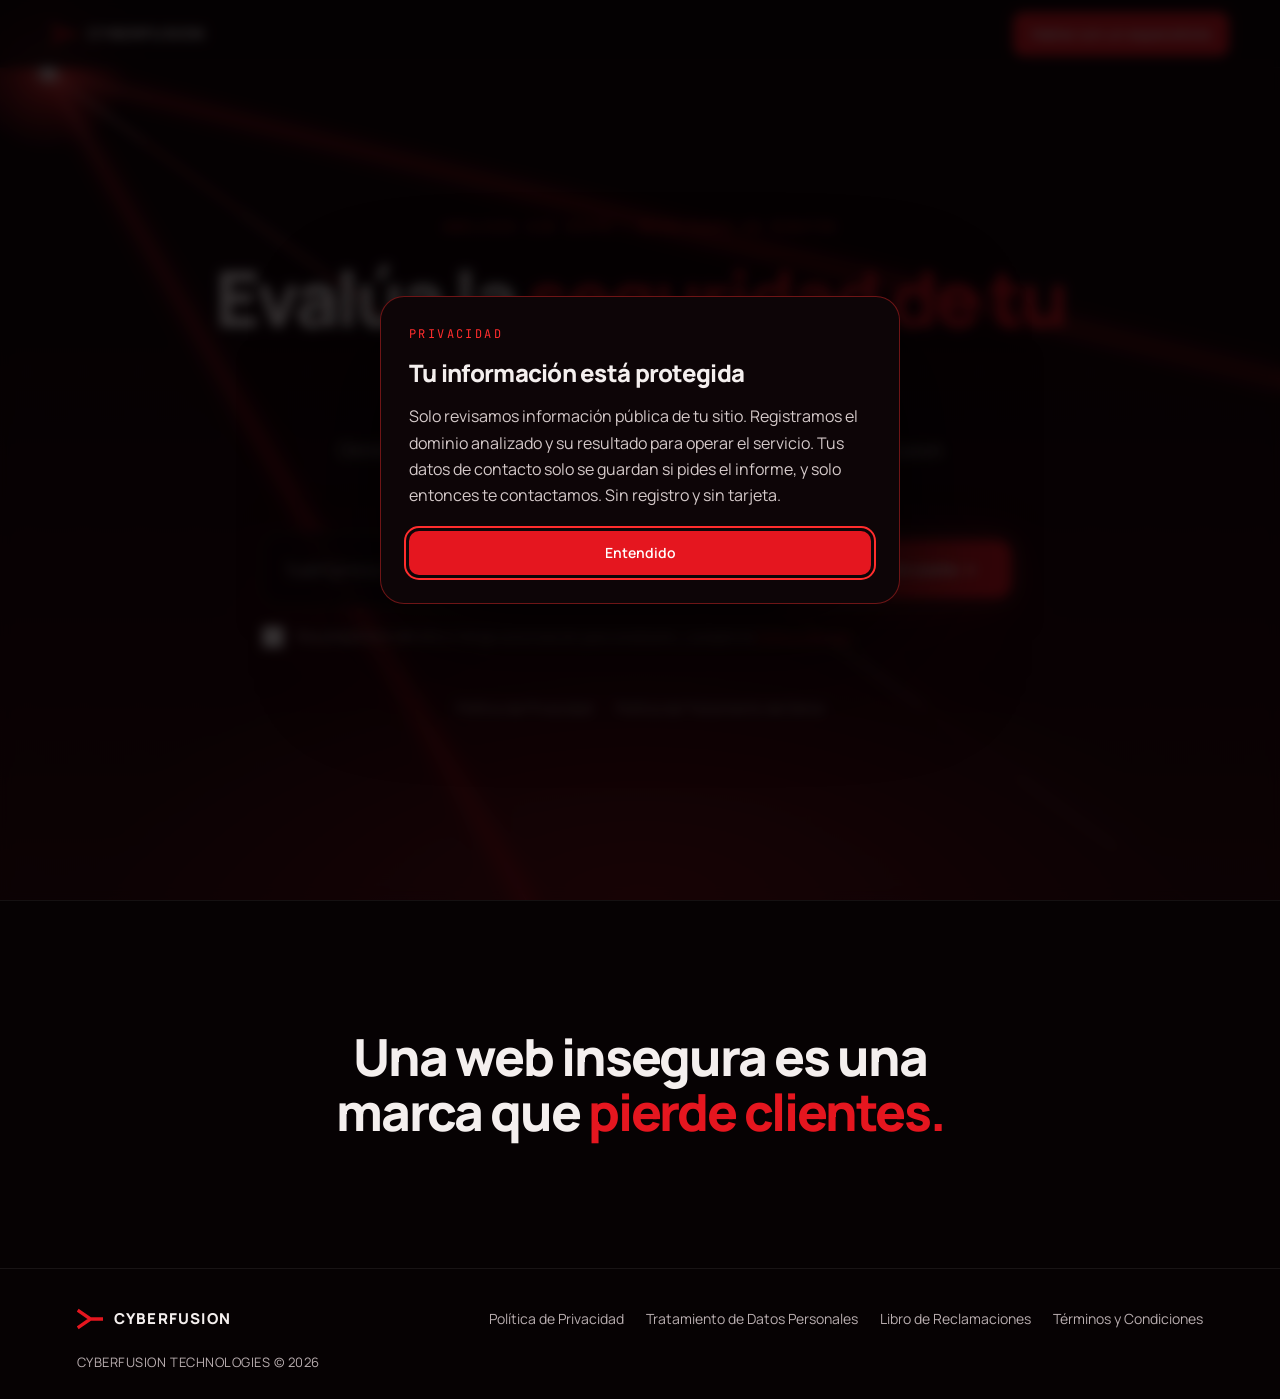
==== commit 9a102dbf: "Analizador: diseño nuevo (hero, privacidad, cierre) sobre la página en producción Conserva la conexi" ====
--- a/web/global/analyzer/index.html
+++ b/web/global/analyzer/index.html
@@ -2,7 +2,7 @@
 <html lang="es"><head>
 <meta charset="utf-8">
 <meta name="viewport" content="width=device-width, initial-scale=1">
-<title>Analiza la seguridad de tu web, sin costo · CYBERFUSION</title>
+<title>Evalúa la seguridad de tu web · CYBERFUSION</title>
 <meta name="description" content="Descubre el puntaje de seguridad de tu sitio y qué corregir primero. Análisis sin costo, resultados en minutos.">
 <link rel="preconnect" href="https://fonts.googleapis.com">
 <link rel="preconnect" href="https://fonts.gstatic.com" crossorigin>
@@ -55,7 +55,7 @@
 .st li.on{color:#F4EFEE}.st li.on i{border-color:#FF2D2D;background:#E5161F;box-shadow:0 0 10px #FF2D2D}
 #res{display:none}#res.on{display:block}
 .rg{display:grid;grid-template-columns:.8fr 1.4fr;gap:clamp(16px,2.4vw,32px);margin-top:clamp(24px,3vw,40px);align-items:start}
-.gc{padding:clamp(24px,3vw,36px);border-radius:28px;background:linear-gradient(160deg,rgba(143,18,32,.3),#0D0507 65%);border:1px solid rgba(255,45,45,.3);text-align:center}
+.gc{position:sticky;top:84px;padding:clamp(24px,3vw,36px);border-radius:28px;background:linear-gradient(160deg,rgba(143,18,32,.3),#0D0507 65%);border:1px solid rgba(255,45,45,.3);text-align:center}
 .rk{display:inline-block;margin-top:16px;padding:8px 18px;border-radius:999px;font:500 12px 'JetBrains Mono',monospace;letter-spacing:.2em}
 .rk.b{border:1px solid rgba(255,255,255,.5);color:#F4EFEE}.rk.m{border:1px solid #FF2D2D;color:#FF2D2D}.rk.a{background:#E5161F;color:#fff;border:1px solid #E5161F;box-shadow:0 0 24px rgba(229,22,31,.6)}
 .lv{display:flex;gap:6px;justify-content:center;margin-top:16px}.lv i{width:44px;height:4px;border-radius:2px;background:rgba(255,255,255,.12)}.lv i.on{background:#E5161F;box-shadow:0 0 10px #FF2D2D}
@@ -81,6 +81,7 @@
 .sv{flex:none;font:500 12px 'JetBrains Mono',monospace;letter-spacing:.1em;padding:3px 8px;border-radius:6px;border:1px solid rgba(255,255,255,.3);color:#D4C9C9;margin-top:1px}
 .sv.alto{background:#E5161F;border-color:#E5161F;color:#fff}.sv.medio{border-color:#FF2D2D;color:#FF2D2D}
 .strip{margin-top:clamp(16px,2.4vw,32px);padding:clamp(22px,3vw,34px);border-radius:24px;background:linear-gradient(160deg,rgba(143,18,32,.35),#0D0507 70%);border:1px solid rgba(255,45,45,.35);display:flex;gap:20px 32px;align-items:center;justify-content:space-between;flex-wrap:wrap}
+.steps{margin:12px 0 0;padding-left:20px;color:#D4C9C9;font-size:15.5px;line-height:1.6}.steps li{margin-top:4px}
 .strip p{margin:0;font-weight:800;font-size:clamp(19px,2vw,26px);letter-spacing:-.025em;line-height:1.25;max-width:640px}
 .fm{padding:clamp(24px,3vw,40px);border-radius:28px;background:#0D0507;border:1px solid rgba(255,255,255,.1);display:grid;grid-template-columns:1fr 1fr;gap:16px}
 .fm label{display:grid;gap:8px;font:500 12px 'JetBrains Mono',monospace;letter-spacing:.12em;color:#B9AEB0}
@@ -104,11 +105,28 @@
 #sticky{display:none;position:fixed;left:0;right:0;bottom:0;z-index:25;padding:10px 16px calc(10px + env(safe-area-inset-bottom));background:rgba(6,2,3,.94);border-top:1px solid rgba(255,255,255,.12);backdrop-filter:blur(12px)}
 #sticky .btn{width:100%}
 @media(max-width:860px){.rg,.g2b,#informe .wrap{grid-template-columns:1fr!important}.fm{grid-template-columns:1fr}#sticky.on{display:block}body.sk-on{padding-bottom:76px}header .btn{font-size:13px;padding:0 12px}.hb{opacity:.7}}
-@media(max-width:700px){.az{flex-direction:column}.az button{width:100%}.strip .btn{width:100%}.logo{font-size:14px}}
+@media(max-width:700px){.az{flex-direction:column}.az button{width:100%}.strip .btn{width:100%}
+.gc{position:static}.logo{font-size:14px}}
 @media(prefers-reduced-motion:reduce){.pl,.dr{animation:none}html{scroll-behavior:auto}*{transition-duration:.01ms!important}}
 </style>
+<script>
+/* Analitica de la campana. Rellenar los IDs y volver a subir la pagina.
+   ga4: ID de medicion de Google Analytics 4 (G-XXXXXXX).
+   linkedin: Partner ID del LinkedIn Insight Tag (solo numeros).
+   linkedinConversions: ID de conversion de LinkedIn por evento (opcional),
+   p. ej. {lead_submitted: 1234567}. */
+window.CF_ANALYTICS={ga4:'G-KW3FHXJPH6',linkedin:'10011578',linkedinConversions:{}};
+(function(a){
+  if(a.ga4){var g=document.createElement('script');g.async=true;g.src='https://www.googletagmanager.com/gtag/js?id='+encodeURIComponent(a.ga4);document.head.appendChild(g);
+    window.dataLayer=window.dataLayer||[];window.gtag=function(){dataLayer.push(arguments)};gtag('js',new Date());gtag('config',a.ga4);}
+  if(a.linkedin){window._linkedin_partner_id=String(a.linkedin);window._linkedin_data_partner_ids=window._linkedin_data_partner_ids||[];window._linkedin_data_partner_ids.push(window._linkedin_partner_id);
+    window.lintrk=window.lintrk||function(x,y){(window.lintrk.q=window.lintrk.q||[]).push([x,y])};
+    var l=document.createElement('script');l.async=true;l.src='https://snap.licdn.com/li.lms-analytics/insight.min.js';document.head.appendChild(l);}
+})(window.CF_ANALYTICS);
+</script>
 </head>
 <body>
+<noscript><img height="1" width="1" style="display:none;" alt="" src="https://px.ads.linkedin.com/collect/?pid=10011578&fmt=gif"></noscript>
 
 <a class="sk" href="#contenido">Saltar al contenido</a>
 <header>
@@ -120,8 +138,8 @@
 <svg id="hbs" aria-hidden="true" style="position:absolute;inset:0;width:100%;height:100%;pointer-events:none;z-index:0;overflow:visible"></svg>
 <div class="wrap" style="position:relative;width:100%;max-width:900px;text-align:center;z-index:1">
 <div class="eb" data-r="">ANÁLISIS SIN COSTO · RESULTADOS EN MINUTOS</div>
-<h1 id="h-hero" data-r="" style="font-size:clamp(36px,6vw,84px);line-height:1;letter-spacing:-.045em;margin-top:22px">Analiza la seguridad de tu web, <span style="color:#E5161F">sin costo.</span></h1>
-<p data-r="" style="font-size:clamp(17px,1.5vw,20px);line-height:1.6;color:#D4C9C9;margin:22px auto 0;max-width:640px">Descubre el puntaje de seguridad de tu sitio y qué corregir primero. Tus clientes lo miran antes de escribirte.</p>
+<h1 id="h-hero" data-r="" style="font-size:clamp(36px,6vw,84px);line-height:1;letter-spacing:-.045em;margin-top:22px">Evalúa la <span style="color:#E5161F">seguridad de tu web.</span></h1>
+<p data-r="" style="font-size:clamp(17px,1.5vw,20px);line-height:1.6;color:#D4C9C9;margin:22px auto 0;max-width:640px">Obtén el puntaje de seguridad de tu sitio y conoce lo que Cyberfusion puede hacer por tu empresa.</p>
 <div style="position:relative;margin:34px auto 0;max-width:760px">
 <svg class="hb" style="display:none" viewBox="0 0 1400 900" aria-hidden="true"><defs>
 <linearGradient id="gl" gradientUnits="userSpaceOnUse" x1="0" y1="0" x2="1380" y2="0"><stop offset="0" stop-color="#FF2D2D" stop-opacity="0"></stop><stop offset=".55" stop-color="#FF2D2D" stop-opacity=".55"></stop><stop offset="1" stop-color="#fff"></stop></linearGradient>
@@ -138,10 +156,8 @@
 <label class="ck" data-r=""><input type="checkbox" id="cn" aria-describedby="er"><span>Soy propietario del sitio o tengo autorización para analizarlo, y acepto la <button type="button" class="lk" id="po">Política de Uso</button>.</span></label>
 <div id="cap" style="display:none;justify-content:center;margin-top:14px"></div>
 <div id="er" role="alert"></div>
+<nav data-r="" aria-label="Privacidad" style="display:flex;justify-content:center;flex-wrap:wrap;gap:0 24px;margin-top:6px"><a class="fl" href="https://cyberfusion.global/politica-de-privacidad" target="_blank" rel="noopener">Política de Privacidad</a><a class="fl" href="https://cyberfusion.global/tratamiento-de-datos" target="_blank" rel="noopener">Política de Tratamiento de Datos</a></nav>
 <div id="sc" aria-live="polite"><div style="display:flex;justify-content:space-between;align-items:baseline;gap:12px;margin-bottom:14px"><span class="mono" style="font-size:12px;letter-spacing:.2em;color:#FF2D2D">ANALIZANDO</span><span id="sd" class="mono" style="font-size:12px;color:#D4C9C9;overflow:hidden;text-overflow:ellipsis;white-space:nowrap"></span></div><div class="pb"><i id="pg"></i></div><ul class="st" id="sl"></ul></div>
-<ul class="tk" data-r="" id="tk"></ul>
-<ul class="chips" data-r=""><li>Certificado y cifrado</li><li>DNS: SPF · DMARC · CAA</li><li>Cabeceras de seguridad</li><li>Archivos sensibles expuestos</li><li>+6 capas más</li></ul>
-<p data-r="" style="font-weight:800;font-size:clamp(18px,1.9vw,24px);letter-spacing:-.02em;margin:32px 0 0;line-height:1.25">La seguridad no se supone.<br><span style="color:#FF2D2D">Se verifica.</span></p>
 </div></section>
 
 <div id="res" aria-live="polite">
@@ -169,13 +185,9 @@
 </div></section>
 </div>
 
-<section id="cyberfusion" class="sec" aria-label="CYBERFUSION" style="background:#060203">
-<div class="wrap">
-<h2 data-r="" style="font-size:clamp(26px,3.6vw,48px);line-height:1.05;letter-spacing:-.04em;max-width:820px">Detrás del análisis existe una <span style="color:#E5161F">Firma de Protección.</span></h2>
-<div style="display:grid;grid-template-columns:repeat(auto-fit,minmax(230px,1fr));gap:clamp(12px,3vw,40px);margin-top:clamp(20px,3vw,36px)">
-<div class="ki" data-r=""><svg width="22" height="22" viewBox="0 0 24 24" fill="none" stroke="currentColor" stroke-width="2" aria-hidden="true"><path d="M20 6L9 17l-5-5"></path></svg><b>8 servicios especializados</b></div>
-<div class="ki" data-r=""><svg width="22" height="22" viewBox="0 0 24 24" fill="none" stroke="currentColor" stroke-width="2" aria-hidden="true"><path d="M20 6L9 17l-5-5"></path></svg><b>Atención desde Perú</b></div>
-<div class="ki" data-r=""><svg width="22" height="22" viewBox="0 0 24 24" fill="none" stroke="currentColor" stroke-width="2" aria-hidden="true"><path d="M20 6L9 17l-5-5"></path></svg><b>Detección, validación y respuesta</b></div></div>
+<section id="cyberfusion" class="sec" aria-label="CYBERFUSION" style="background:#060203;padding-top:clamp(72px,10vw,128px);padding-bottom:clamp(72px,10vw,128px)">
+<div class="wrap" style="text-align:center">
+<h2 data-r="" style="font-size:clamp(28px,4vw,56px);line-height:1.08;letter-spacing:-.04em;max-width:860px;margin:0 auto;text-wrap:balance">Una web insegura es una marca que <span style="color:#E5161F">pierde clientes.</span></h2>
 </div></section>
 </main>
 <footer style="background:#060203;border-top:1px solid rgba(255,255,255,.07);padding:28px clamp(20px,6vw,96px)">
@@ -185,10 +197,13 @@
 <div style="font-size:13px;color:#B9AEB0;letter-spacing:.04em;width:100%">CYBERFUSION TECHNOLOGIES © 2026</div>
 </div>
 </footer>
-<div id="sticky"><a class="btn big" id="swa" data-wa="" data-from="sticky" href="https://wa.me/51976232501" target="_blank" rel="noopener">Hablar con Ann</a></div>
+<div id="sticky"><a class="btn big" id="swa" data-wa="" data-from="sticky" href="https://wa.me/51976232501" target="_blank" rel="noopener">Hablar con un especialista</a></div>
 <dialog id="pol" aria-labelledby="pt"><div class="eb">POLÍTICA DE USO</div><h2 id="pt" style="font-size:24px;letter-spacing:-.03em;margin-top:12px">Qué revisa el análisis</h2>
 <p style="font-size:15.5px;line-height:1.65;color:#D4C9C9;margin:14px 0 0">El análisis revisa solo información pública: certificado, DNS, cabeceras y rutas comunes. No explota vulnerabilidades, no prueba contraseñas, no accede a áreas protegidas ni modifica nada. Cada solicitud se registra con la IP y el dominio. Los resultados se conservan 24 horas. El análisis profundo requiere verificar antes la propiedad del dominio.</p>
 <button class="btn" id="pc" style="margin-top:22px;width:100%">Entendido</button></dialog>
+<dialog id="priv" aria-labelledby="pvt"><div class="eb">PRIVACIDAD</div><h2 id="pvt" style="font-size:24px;letter-spacing:-.03em;margin-top:12px">Tu información está protegida</h2>
+<p style="font-size:16px;line-height:1.65;color:#D4C9C9;margin:14px 0 0">Solo revisamos información pública de tu sitio. Registramos el dominio analizado y su resultado para operar el servicio. Tus datos de contacto solo se guardan si pides el informe, y solo entonces te contactamos. Sin registro y sin tarjeta.</p>
+<button class="btn" id="pvc" style="margin-top:22px;width:100%">Entendido</button></dialog>
 
 <script>
 (function(){
@@ -196,7 +211,7 @@
 var CONFIG={analyze:null,getReport:null,submitLead:null};
 /* Motor real. window.CF_API permite apuntar a otra API en pruebas.
    Con ?demo=complete|blocked|error se usan los datos de ejemplo. */
-var API=(window.CF_API||'https://api.cyberfusion.pe').replace(/\/$/,'');
+var API=(window.CF_API||'https://api.cyberfusion.global').replace(/\/$/,'');
 var JOB=null,DL=null,CAPTCHA=null;   /* CAPTCHA: null = no se exige; '' = falta resolverlo */
 function apiErr(o,def){return new Error(typeof (o&&o.detail)==='string'?o.detail:def)}
 function resetCaptcha(){if(CAPTCHA!==null){CAPTCHA='';if(window.turnstile)try{window.turnstile.reset()}catch(e){}}}
@@ -210,7 +225,7 @@
   var sc=document.createElement('script');sc.src='https://challenges.cloudflare.com/turnstile/v0/api.js';sc.async=true;sc.defer=true;document.head.appendChild(sc);
 }).catch(function(){});
 CONFIG.analyze=async function(d){
-  var res=await fetch(API+'/scans',{method:'POST',headers:{'Content-Type':'application/json'},body:JSON.stringify({url:d,authorized:true,captcha:CAPTCHA||''})});
+  var res=await fetch(API+'/scans',{method:'POST',headers:{'Content-Type':'application/json'},body:JSON.stringify(Object.assign({url:d,authorized:true,captcha:CAPTCHA||''},utm()))});
   var st=await res.json().catch(function(){return{}});
   if(!res.ok)throw apiErr(st,'No pudimos iniciar el análisis. Inténtalo de nuevo.');
   JOB=st.id;
@@ -264,17 +279,17 @@
 var qs=new URLSearchParams(location.search);
 ['utm_source','utm_medium','utm_campaign','utm_content'].forEach(function(k){try{if(qs.get(k))sessionStorage.setItem(k,qs.get(k))}catch(e){}});
 function utm(){var o={};['utm_source','utm_medium','utm_campaign','utm_content'].forEach(function(k){try{o[k]=sessionStorage.getItem(k)||''}catch(e){o[k]=''}});return o}
-function track(ev,data){var o={event:ev};for(var k in data)o[k]=data[k];(window.dataLayer=window.dataLayer||[]).push(o);/* LinkedIn Insight Tag: if(window.lintrk)window.lintrk('track',{conversion_id:XXXXXXX}) en lead_submitted */}
+function track(ev,data){var o={event:ev};for(var k in data)o[k]=data[k];(window.dataLayer=window.dataLayer||[]).push(o);try{if(window.gtag)window.gtag('event',ev,data||{});var c=(window.CF_ANALYTICS||{}).linkedinConversions||{};if(window.lintrk&&c[ev])window.lintrk('track',{conversion_id:c[ev]})}catch(e){}}
 function esc(s){return String(s==null?'':s).replace(/[&<>"']/g,function(c){return {'&':'&amp;','<':'&lt;','>':'&gt;','"':'&quot;',"'":'&#39;'}[c]})}
 function waUrl(m){return WHATSAPP_ANN.split('?')[0]+'?text='+encodeURIComponent(m)}
 function lvl(r){return r.level||(r.score>=80?'bajo':r.score>=55?'medio':'alto')}
-function waMsg(r){if(!r)return null;var n=r.coverage.determined;return r.status==='blocked'?'Hola Ann, mi sitio '+r.domain+' tiene un firewall que bloqueó el análisis ('+n+'/'+r.coverage.total+' capas). Quiero completar el análisis.':'Hola Ann, analicé '+r.domain+' en Cyberfusion y obtuve '+r.score+'/100 (riesgo '+lvl(r)+'). Quiero revisar los resultados.'}
+function waMsg(r){if(!r)return null;var n=r.coverage.determined;return r.status==='blocked'?'Hola, mi sitio '+r.domain+' tiene un firewall que bloqueó el análisis ('+n+'/'+r.coverage.total+' capas). Quiero completar el análisis.':'Hola, analicé '+r.domain+' en Cyberfusion y obtuve '+r.score+'/100 (riesgo '+lvl(r)+'). Quiero revisar los resultados.'}
 document.addEventListener('click',function(e){var a=e.target.closest&&e.target.closest('[data-wa]');if(a)track('whatsapp_click',{state:S.r?S.r.status:'inicio',from:a.getAttribute('data-from')})});
-$('tk').innerHTML=['Sin costo','Resultados en minutos','Sin instalar nada'].map(function(t){return '<li>'+CHK+t+'</li>'}).join('');
 $('sl').innerHTML=STEPS.map(function(s){return '<li><i></i>'+s+'</li>'}).join('');
 var FW0=$('fw').innerHTML;
 $('po').onclick=function(){$('pol').showModal()};$('pc').onclick=function(){$('pol').close()};
 $('pol').addEventListener('click',function(e){if(e.target===this)this.close()});
+var pv=$('priv');pv.addEventListener('click',function(e){if(e.target===this)this.close()});$('pvc').onclick=function(){pv.close()};try{pv.showModal();$('pvc').focus()}catch(e){}
 function norm(v){v=(v||'').trim();if(!v)return null;var u=v.replace(/^[a-z]+:\/\//i,'').split(/[\/?#]/)[0].toLowerCase().replace(/^www\./,'');return /^([a-z0-9-]+\.)+[a-z]{2,}$/.test(u)?u:null}
 function setCta(r){var s=$('sticky'),on=r&&r.status!=='error';s.classList.toggle('on',!!on);document.body.classList.toggle('sk-on',!!on);if(on)$('swa').href=waUrl(waMsg(r))}
 function ring(r){
@@ -297,9 +312,9 @@
 else{$('informe').style.display='';
 if(r.status==='blocked'){
 h='<div style="margin-top:28px;max-width:720px"><h3 style="font-size:clamp(24px,3vw,38px);letter-spacing:-.03em;line-height:1.1">Un firewall protege tu sitio.</h3><p style="font-size:17px;line-height:1.65;color:#D4C9C9;margin:14px 0 0">Es una buena señal, pero impidió que revisáramos todas las capas. '+(r.score!=null?'Calculamos tu puntaje con las '+r.coverage.determined+' de '+r.coverage.total+' capas que pudimos revisar desde fuera; el firewall suma a tu favor.':'No emitimos puntaje para no darte una lectura incompleta.')+'</p>'+(r.waf&&r.waf.detected&&r.waf.product?'<p class="lab" style="margin:14px 0 0;color:#5FCB8A">Protección detectada: '+esc(r.waf.product)+'</p>':'')+'</div>';
-h+='<div class="rg">'+ring(r)+layers(r)+'</div>'+((r.findings||[]).length?'<div class="g2b">'+findings(r)+'</div>':'')+'<div class="g2b">'+positives(r)+'<div class="pn" style="border-color:rgba(255,45,45,.35)"><h3>Cómo completar el análisis</h3><ul><li><span><b>1.</b> Verificamos que el dominio es tuyo.</span></li><li><span><b>2.</b> Habilitamos el escáner en tu firewall y analizamos las capas restantes.</span></li></ul><div style="display:flex;flex-direction:column;gap:4px;margin-top:22px;align-items:flex-start;width:100%">'+waBtn(r,'Completar el análisis con Ann','resultados')+'<a class="lnk" href="#informe">Recibir el informe de lo analizado</a></div></div></div>'}
+h+='<div class="rg">'+ring(r)+layers(r)+'</div><div class="g2b">'+positives(r)+findings(r)+'</div>'+'<div class="strip"><div style="max-width:640px"><p>Completa el análisis de las '+(r.coverage.total-r.coverage.determined)+' capas restantes.</p><ol class="steps"><li>Verificamos que el dominio es tuyo.</li><li>Habilitamos el escáner en tu firewall y revisamos lo que falta.</li></ol></div><div style="display:flex;flex-direction:column;gap:6px;align-items:center">'+waBtn(r,'Completar el análisis con un especialista','resultados')+'<a class="lnk" href="#informe">Recibir el informe de lo analizado</a></div></div>'}
 else{var L=lvl(r);
-h='<div class="rg">'+ring(r)+layers(r)+'</div><div class="g2b">'+positives(r)+findings(r)+'</div><div class="strip"><p>'+(L==='bajo'?'Tu sitio se ve bien en lo básico. El análisis profundo valida lo que no se ve desde fuera.':'Encontramos puntos que requieren atención. Un especialista puede validarlos y corregirlos.')+'</p>'+waBtn(r,'Hablar con Ann','resultados')+'</div>'}}
+h='<div class="rg">'+ring(r)+layers(r)+'</div><div class="g2b">'+positives(r)+findings(r)+'</div><div class="strip"><p>'+(L==='bajo'?'Tu sitio se ve bien en lo básico. El análisis profundo valida lo que no se ve desde fuera.':'Encontramos puntos que requieren atención. Un especialista puede validarlos y corregirlos.')+'</p>'+waBtn(r,'Hablar con un especialista','resultados')+'</div>'}}
 $('rb').innerHTML=h;$('res').classList.add('on');$('fw').innerHTML=FW0;bindForm();setCta(r);
 if($('rt'))$('rt').onclick=reset;
 var ga=$('ga');
@@ -324,7 +339,7 @@
 if(CAPTCHA===''){er.textContent='Completa la verificación antirrobot.';return}
 er.textContent='';start(d)});
 var FREE=/@(gmail|hotmail|outlook|yahoo|live|icloud|proton|protonmail|msn|aol)\./i;
-function annCard(f){var r=S.r;return '<div class="ann"><div class="av" aria-hidden="true">A</div><div><b style="font-size:18px">Ann</b><div class="lab" style="margin-top:2px">Especialista en ventas y ciberseguridad</div><p style="margin:10px 0 0;font-size:15.5px;line-height:1.6;color:#D4C9C9">Si quieres, revisamos juntos los resultados.</p><div style="display:flex;gap:4px 22px;align-items:center;flex-wrap:wrap;margin-top:14px">'+waBtn(r,'Hablar con Ann','informe')+'<button class="lk" id="rd2" type="button" style="min-height:44px;font-weight:600">Descargar de nuevo</button></div></div></div>'}
+function annCard(f){var r=S.r;return '<div class="ann"><div class="av" aria-hidden="true">A</div><div><b style="font-size:18px">Jherson</b><div class="lab" style="margin-top:2px">Especialista en ventas y ciberseguridad</div><p style="margin:10px 0 0;font-size:15.5px;line-height:1.6;color:#D4C9C9">Si quieres, revisamos juntos los resultados.</p><div style="display:flex;gap:4px 22px;align-items:center;flex-wrap:wrap;margin-top:14px">'+waBtn(r,'Hablar con un especialista','informe')+'<button class="lk" id="rd2" type="button" style="min-height:44px;font-weight:600">Descargar de nuevo</button></div></div></div>'}
 function getReport(id){return Promise.resolve(CONFIG.getReport?CONFIG.getReport(id):null).then(function(){track('report_downloaded',{leadId:id})})}
 function bindForm(){$('ff').addEventListener('submit',function(e){e.preventDefault();var fm=e.target,f={},r=S.r;if(!r)return;
 ['nombre','correo','empresa','cargo','telefono','pais'].forEach(function(k){f[k]=(fm.elements[k].value||'').trim()});
@@ -340,12 +355,12 @@
 $('rd2').onclick=function(){getReport(id)};return getReport(id)}).catch(function(e){btn.disabled=false;btn.textContent='Descargar mi informe →';$('fe').textContent=(e&&e.message)||'No pudimos enviar tus datos. Inténtalo de nuevo.'})})}
 $('hwa').href=WHATSAPP_ANN;
 
-function beams(){var h=$('analizador'),r=h.getBoundingClientRect(),W=r.width,H=r.height,x=W/2,y=H-34,t=Math.max(H*.2,0);
-var D=[-.34,-.22,-.12,-.05,.0,.05,.12,.22,.34].map(function(k){return Math.max(-x,Math.min(x,k*Math.max(W,700)))});
-var o='<defs><linearGradient id="bv" gradientUnits="userSpaceOnUse" x1="0" y1="'+t+'" x2="0" y2="'+y+'"><stop offset="0" stop-color="#FF2D2D" stop-opacity="0"/><stop offset=".6" stop-color="#FF2D2D" stop-opacity=".75"/><stop offset="1" stop-color="#fff"/></linearGradient><linearGradient id="bk" gradientUnits="userSpaceOnUse" x1="0" y1="'+y+'" x2="0" y2="'+H+'"><stop offset="0" stop-color="#fff"/><stop offset="1" stop-color="#FF2D2D" stop-opacity=".5"/></linearGradient><radialGradient id="bo"><stop offset="0" stop-color="#fff"/><stop offset=".22" stop-color="#FF2D2D" stop-opacity=".8"/><stop offset="1" stop-color="#E5161F" stop-opacity="0"/></radialGradient><filter id="bf"><feGaussianBlur stdDeviation="10"/></filter></defs>';
-o+='<g class="pl" filter="url(#bf)" opacity=".5"><path d="M'+x+' '+t+'V'+y+'" stroke="#E5161F" stroke-width="30"/></g><path d="M'+x+' '+t+'V'+y+'" stroke="url(#bv)" stroke-width="2"/>';
-o+='<g fill="none">'+D.map(function(d,i){return '<path d="M'+x+' '+y+'L'+(x+d)+' '+(H+10)+'" stroke="'+(i%2?'#ff8a8a':'#FF2D2D')+'" stroke-opacity="'+(i%2?.5:.8)+'" stroke-width="'+(i%3==0?1.6:1)+'"/>'}).join('')+'</g>';
-o+='<path class="dr" d="M'+x+' '+t+'V'+y+'" stroke="#fff" stroke-width="1.2" fill="none" opacity=".4"/><circle class="pl" cx="'+x+'" cy="'+y+'" r="70" fill="url(#bo)" opacity=".8"/><circle cx="'+x+'" cy="'+y+'" r="6" fill="#fff"/>';
+function beams(){var h=$('analizador'),r=h.getBoundingClientRect(),W=r.width,H=r.height,x=Math.min(48,W*.06),y=72,R=Math.hypot(W,H)*.95;
+var A=[14,36,60].map(function(d){return d*Math.PI/180});
+var o='<defs><radialGradient id="bv" gradientUnits="userSpaceOnUse" cx="'+x+'" cy="'+y+'" r="'+R+'"><stop offset="0" stop-color="#fff"/><stop offset=".08" stop-color="#FF2D2D" stop-opacity=".85"/><stop offset=".6" stop-color="#FF2D2D" stop-opacity=".25"/><stop offset="1" stop-color="#FF2D2D" stop-opacity="0"/></radialGradient><radialGradient id="bo"><stop offset="0" stop-color="#fff"/><stop offset=".22" stop-color="#FF2D2D" stop-opacity=".8"/><stop offset="1" stop-color="#E5161F" stop-opacity="0"/></radialGradient><filter id="bf"><feGaussianBlur stdDeviation="9"/></filter></defs>';
+var P=function(a,k){return 'M'+x+' '+y+'L'+(x+Math.cos(a)*R*k)+' '+(y+Math.sin(a)*R*k)};
+o+='<g class="pl" filter="url(#bf)" opacity=".5"><path d="'+P(A[0],1)+P(A[2],1)+'" stroke="#E5161F" stroke-width="12" fill="none"/></g><g fill="none" stroke="url(#bv)">'+A.map(function(a,i){return '<path d="'+P(a,1)+'" stroke-width="'+(i==1?2:1.2)+'"/>'}).join('')+'</g>';
+o+='<path class="dr" d="'+P(A[1],1)+'" stroke="#fff" stroke-width="1.1" fill="none" opacity=".4"/><circle class="pl" cx="'+x+'" cy="'+y+'" r="80" fill="url(#bo)" opacity=".8"/><circle cx="'+x+'" cy="'+y+'" r="5" fill="#fff"/>';
 $('hbs').innerHTML=o}
 beams();window.addEventListener('resize',beams);window.addEventListener('load',beams);if(window.ResizeObserver)new ResizeObserver(beams).observe($('analizador'));
 /* demo / reveal */
